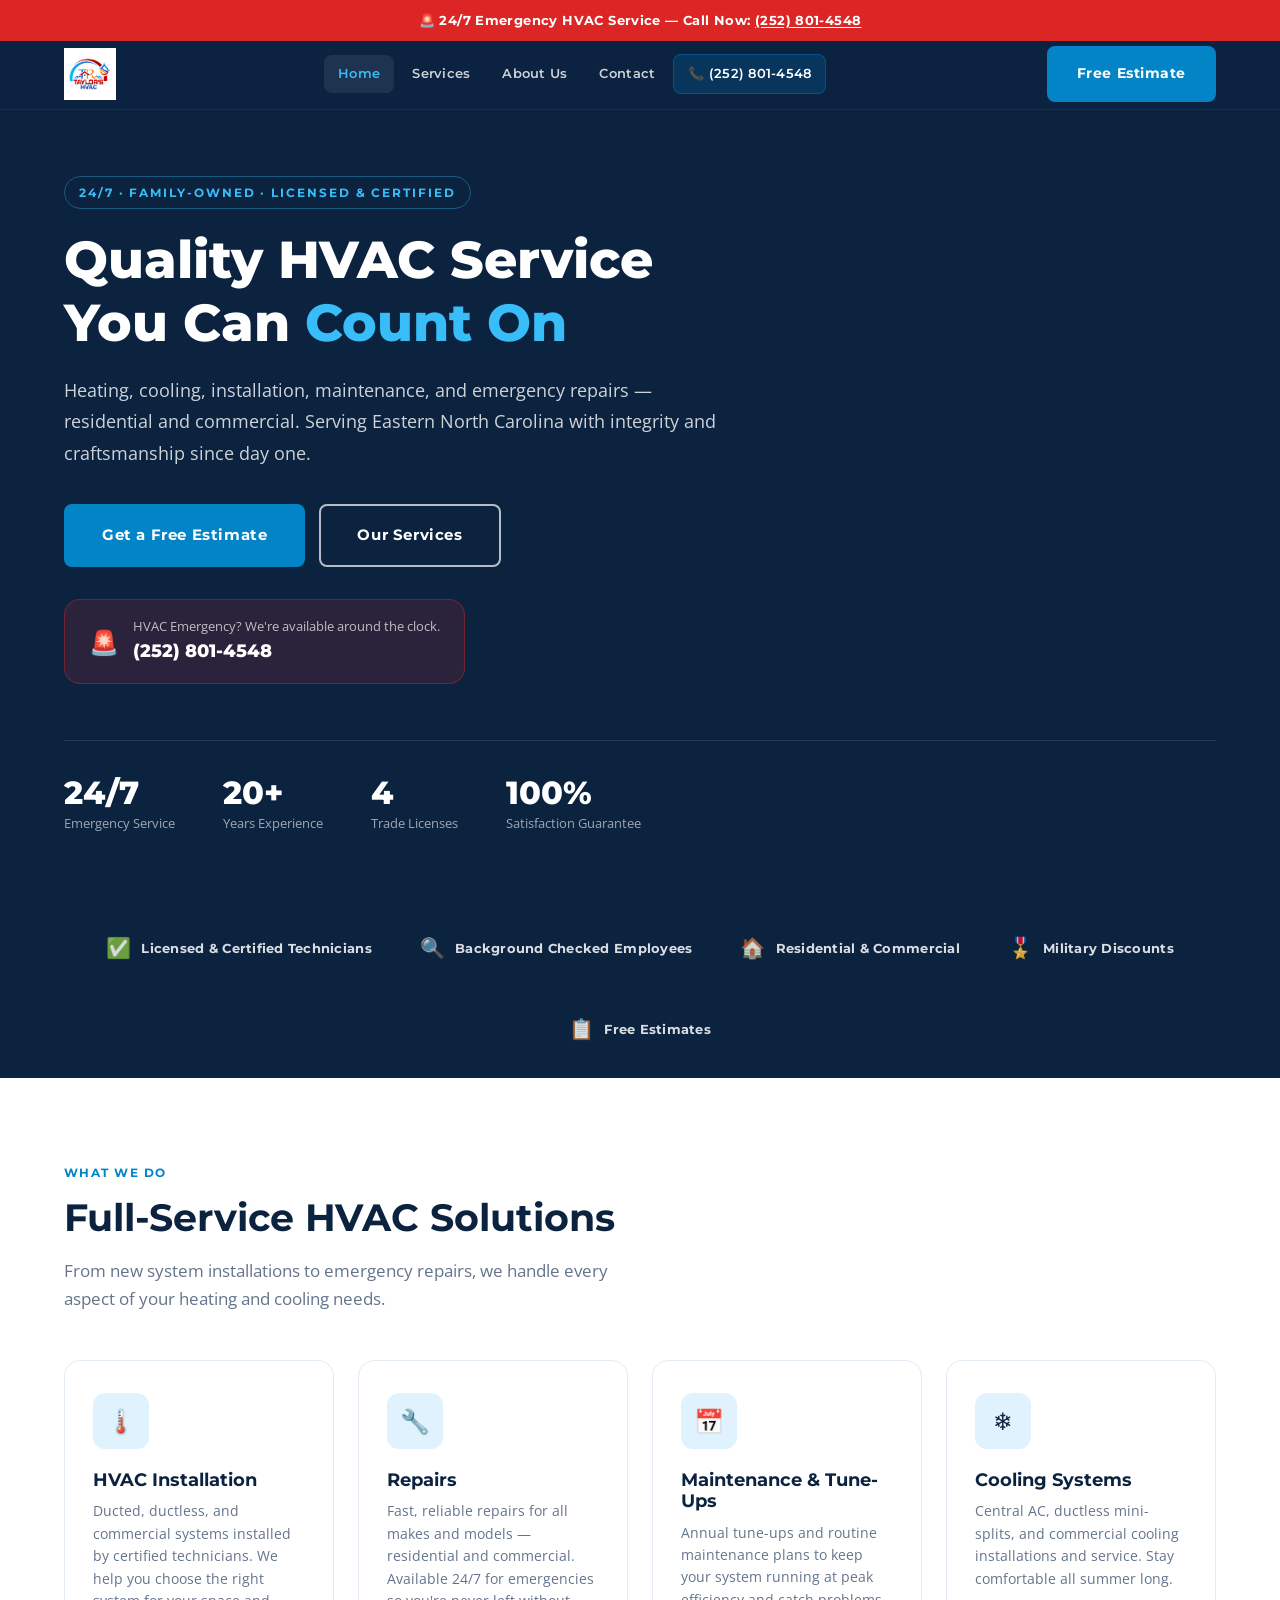
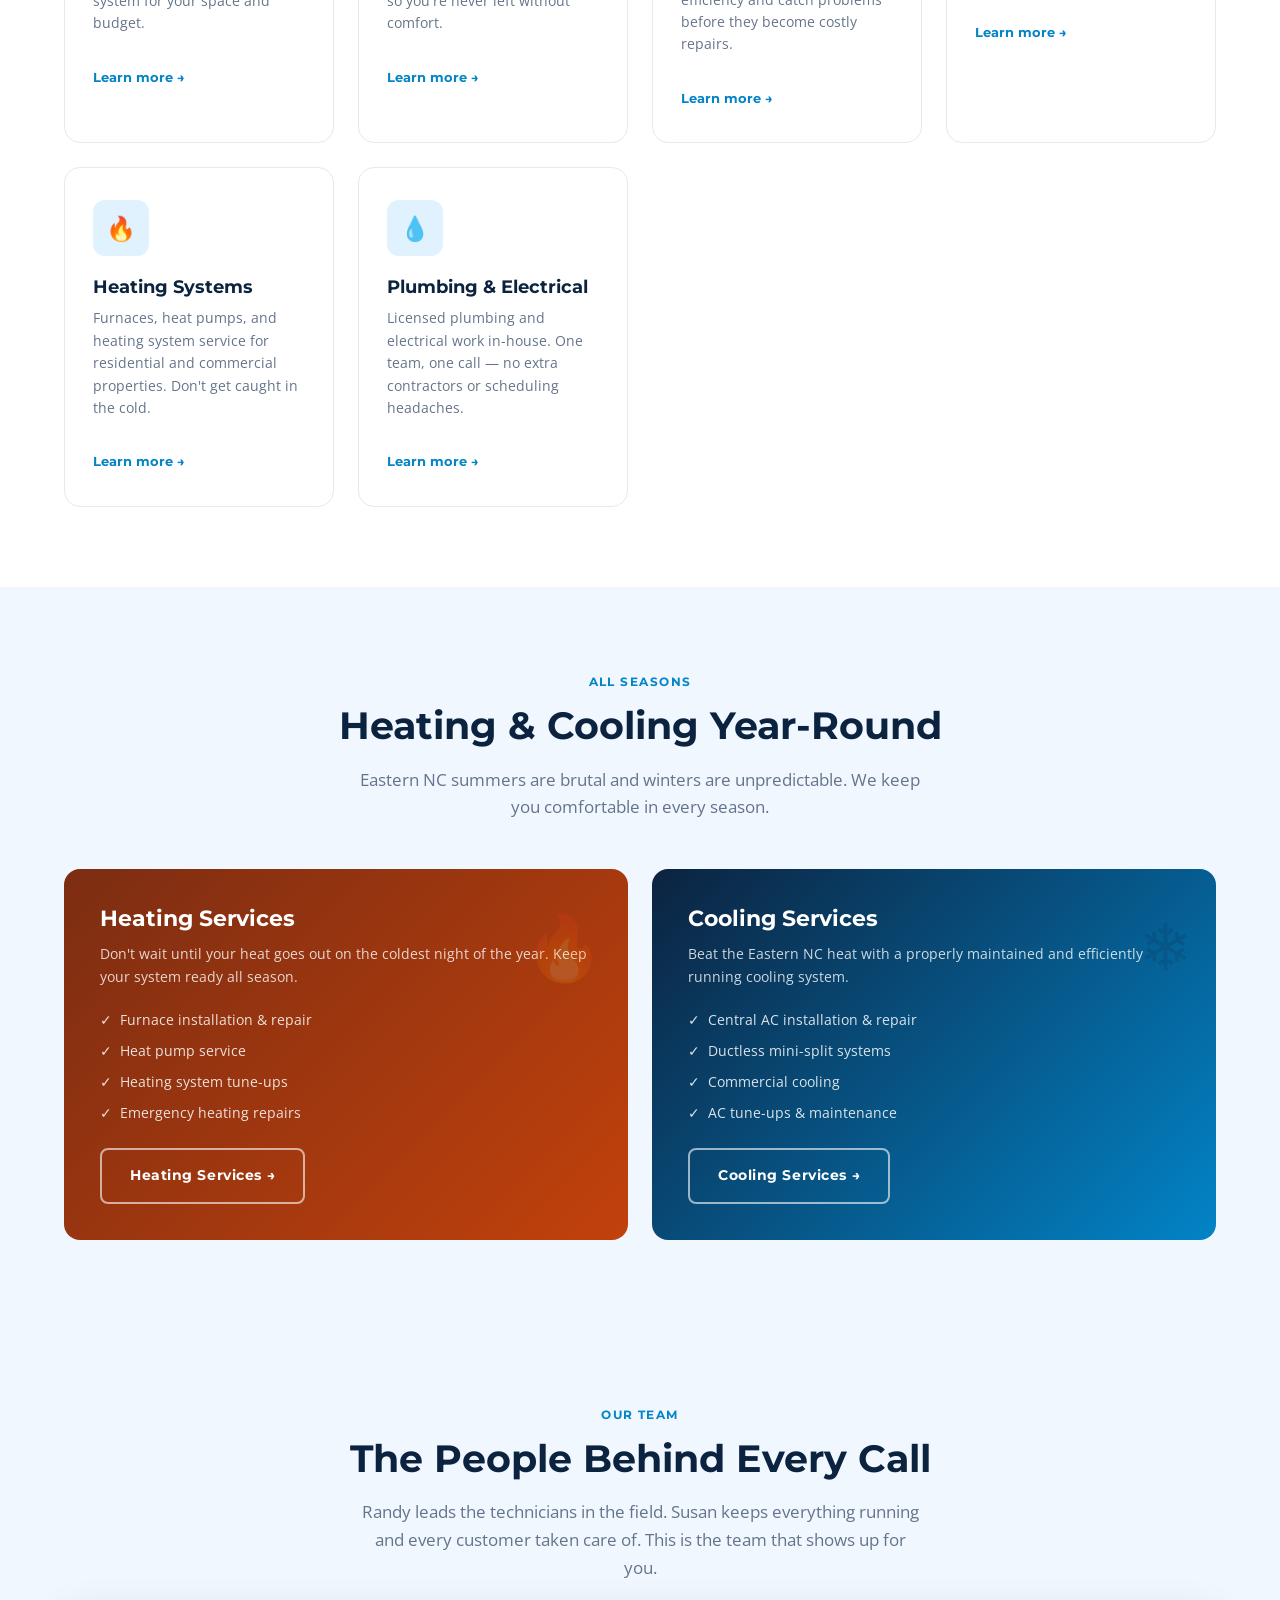
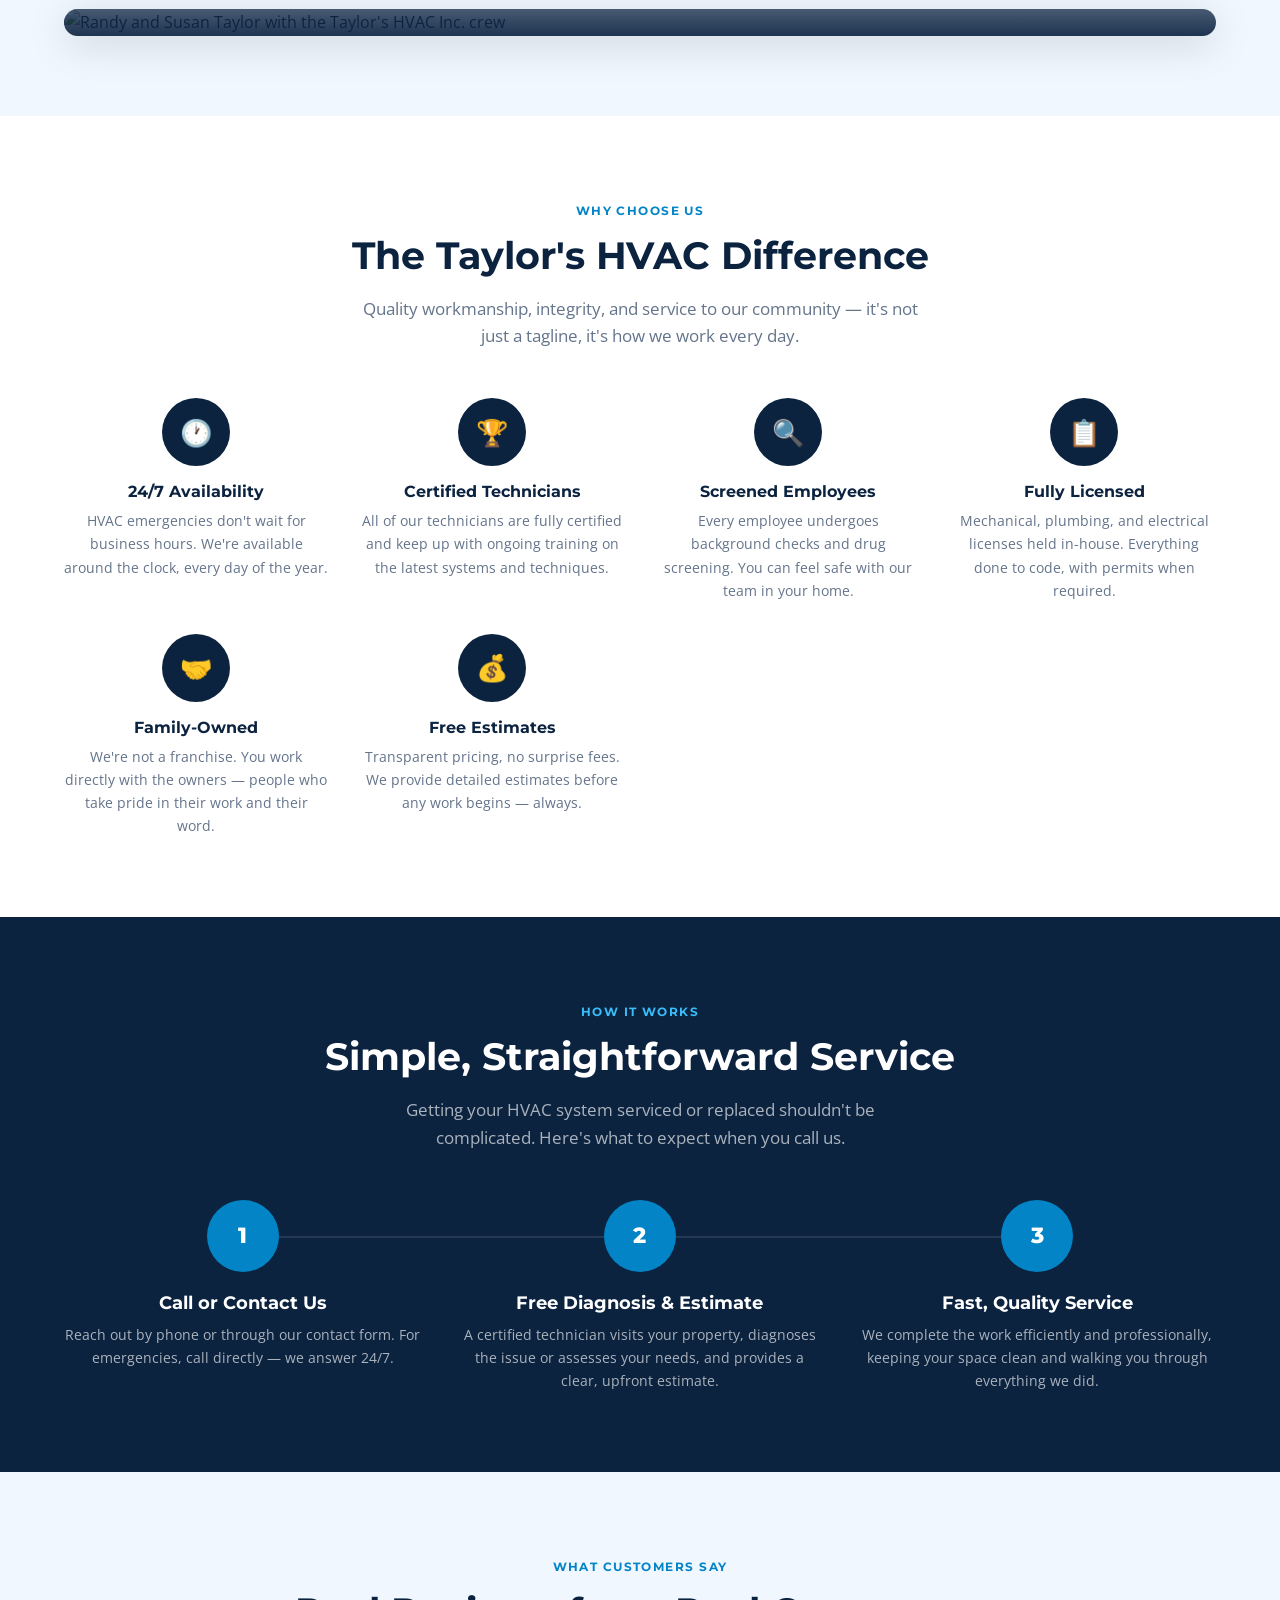
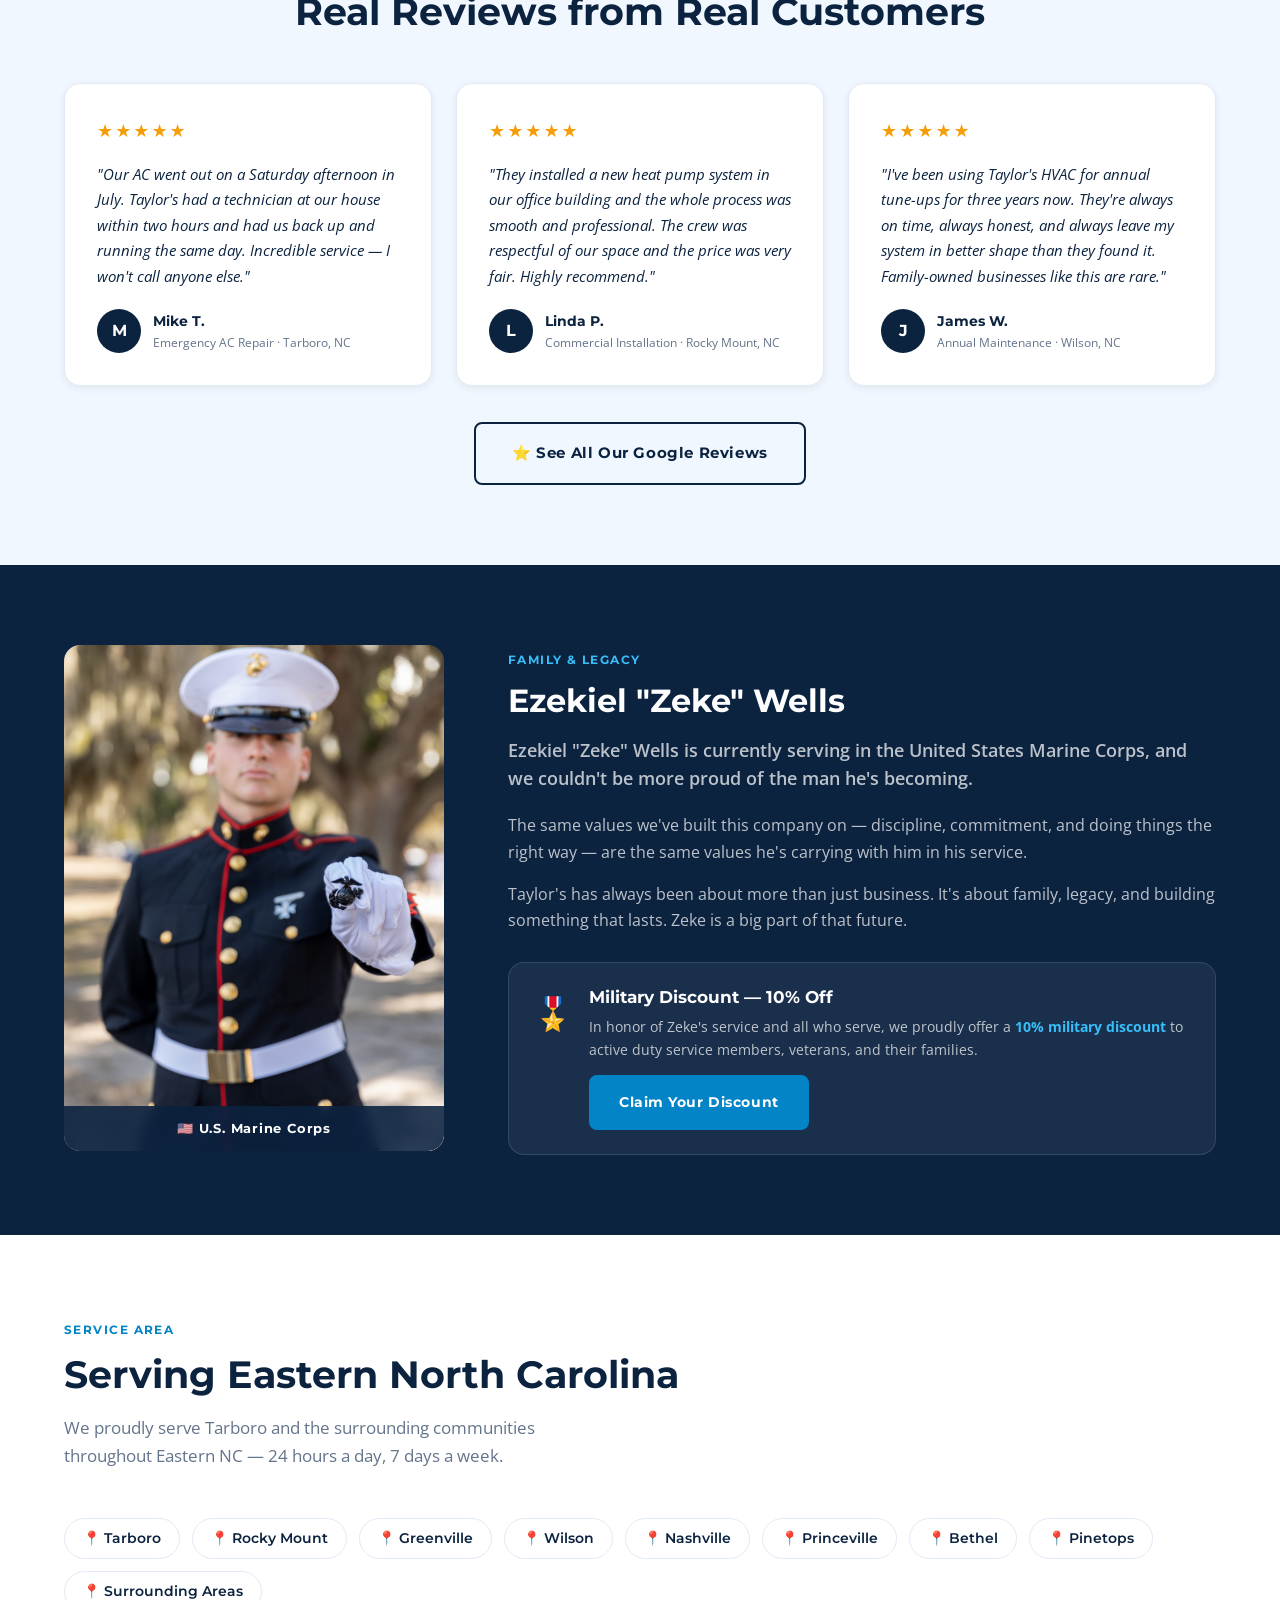
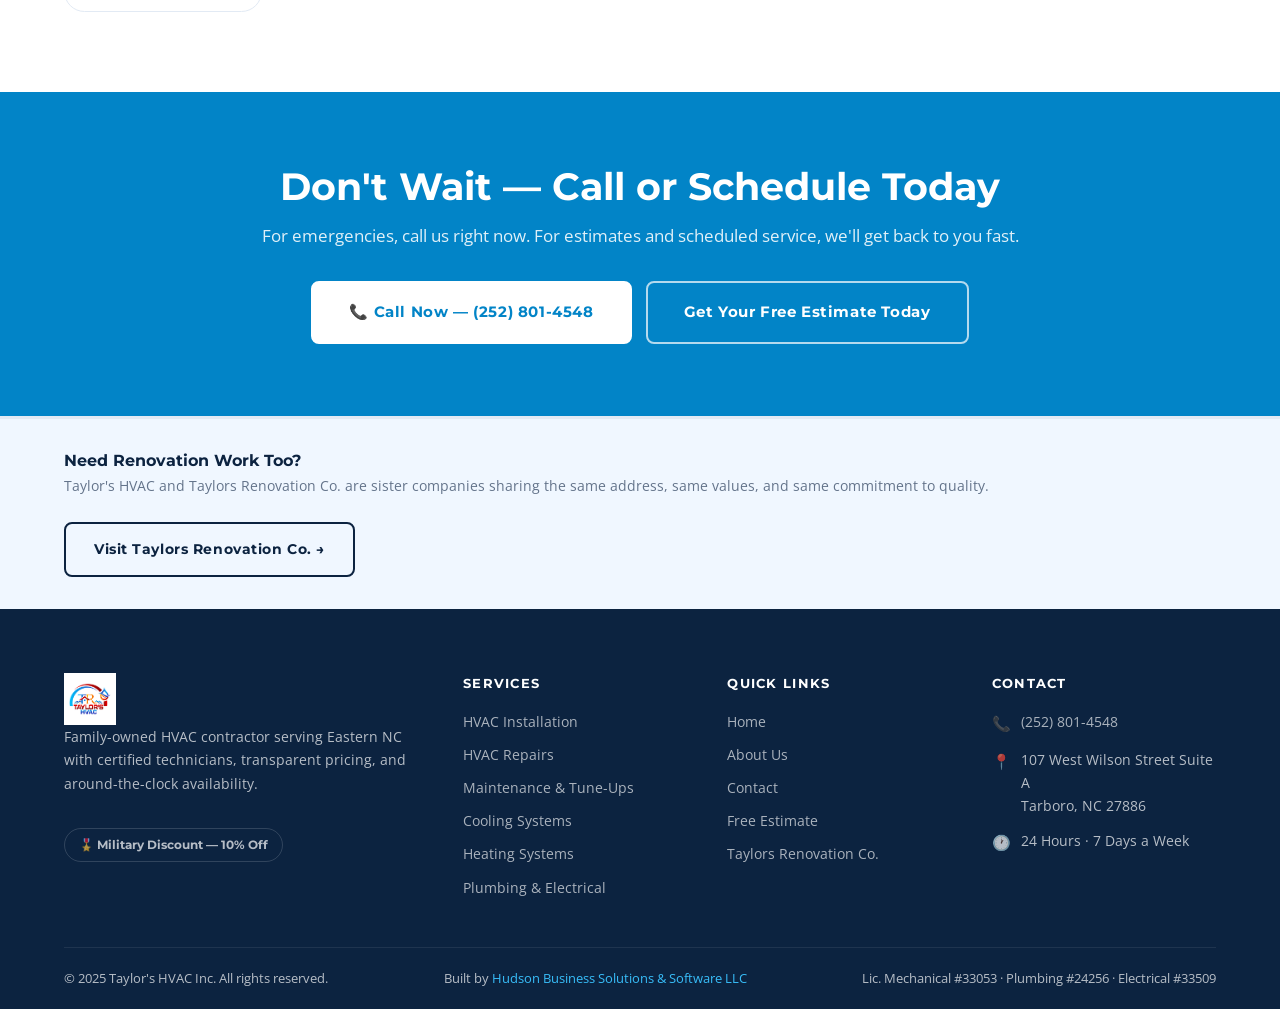
==== index.html @ 87802d54 "Website update0.0.1" ====
<!DOCTYPE html>
<html lang="en">
<head>
  <meta charset="UTF-8" />
  <meta name="viewport" content="width=device-width, initial-scale=1.0" />
  <title>Taylor's HVAC Inc. | Heating &amp; Cooling Services in Tarboro, NC</title>
  <meta name="description" content="Family-owned HVAC contractor serving Tarboro, NC 24/7. Installation, maintenance, and repair for residential and commercial heating and cooling systems. Licensed mechanical, plumbing, and electrical." />
  <link rel="stylesheet" href="css/styles.css" />
</head>
<body>

  <!-- ── Emergency Bar ── -->
  <div class="emergency-bar">
    🚨 24/7 Emergency HVAC Service — Call Now: <a href="tel:2528014548">(252) 801-4548</a>
  </div>

  <!-- ── Header ── -->
  <header class="site-header">
    <div class="container">
      <nav class="nav">
        <a href="index.html" class="nav-logo">
          <img src="images/logo/logo.jpg" alt="Taylor's HVAC Inc." class="nav-logo-img">
        </a>
        <div class="nav-links">
          <a href="index.html">Home</a>
          <a href="services.html">Services</a>
          <a href="about.html">About Us</a>
          <a href="contact.html">Contact</a>
          <a href="tel:2528014548" class="nav-phone">📞 (252) 801-4548</a>
        </div>
        <a href="contact.html" class="btn btn-primary nav-cta">Free Estimate</a>
        <button class="nav-toggle" id="nav-toggle" aria-label="Toggle menu" aria-expanded="false">
          <span></span><span></span><span></span>
        </button>
      </nav>
    </div>
  </header>

  <!-- Mobile Menu -->
  <div class="mobile-menu" id="mobile-menu">
    <a href="index.html">Home</a>
    <a href="services.html">Services</a>
    <a href="about.html">About Us</a>
    <a href="contact.html">Contact</a>
    <a href="tel:2528014548">📞 (252) 801-4548</a>
    <a href="contact.html" class="btn btn-primary">Get a Free Estimate</a>
  </div>

  <!-- ── Hero ── -->
  <section class="hero page-top">
    <div class="hero-bg"></div>
    <div class="hero-overlay"></div>
    <div class="container" style="width:100%;">
      <div class="hero-content">
        <div class="hero-label">24/7 · Family-Owned · Licensed &amp; Certified</div>
        <h1>Quality HVAC Service<br>You Can <span>Count On</span></h1>
        <p class="hero-sub">Heating, cooling, installation, maintenance, and emergency repairs — residential and commercial. Serving Eastern North Carolina with integrity and craftsmanship since day one.</p>
        <div class="hero-actions">
          <a href="contact.html" class="btn btn-primary btn-lg">Get a Free Estimate</a>
          <a href="services.html" class="btn btn-outline btn-lg">Our Services</a>
        </div>
        <div class="hero-emergency">
          <div class="hero-emergency-icon">🚨</div>
          <div>
            <div class="hero-emergency-text">HVAC Emergency? We're available around the clock.</div>
            <div class="hero-emergency-number"><a href="tel:2528014548">(252) 801-4548</a></div>
          </div>
        </div>
      </div>
      <div class="hero-stats">
        <div>
          <div class="hero-stat-value">24/7</div>
          <div class="hero-stat-label">Emergency Service</div>
        </div>
        <div>
          <div class="hero-stat-value">20+</div>
          <div class="hero-stat-label">Years Experience</div>
        </div>
        <div>
          <div class="hero-stat-value">4</div>
          <div class="hero-stat-label">Trade Licenses</div>
        </div>
        <div>
          <div class="hero-stat-value">100%</div>
          <div class="hero-stat-label">Satisfaction Guarantee</div>
        </div>
      </div>
    </div>
  </section>

  <!-- ── Trust Strip ── -->
  <div class="trust-strip">
    <div class="container">
      <div class="trust-items">
        <div class="trust-item"><span class="trust-item-icon">✅</span> Licensed &amp; Certified Technicians</div>
        <div class="trust-item"><span class="trust-item-icon">🔍</span> Background Checked Employees</div>
        <div class="trust-item"><span class="trust-item-icon">🏠</span> Residential &amp; Commercial</div>
        <div class="trust-item"><span class="trust-item-icon">🎖️</span> Military Discounts</div>
        <div class="trust-item"><span class="trust-item-icon">📋</span> Free Estimates</div>
      </div>
    </div>
  </div>

  <!-- ── Services ── -->
  <section class="section">
    <div class="container">
      <div class="section-header">
        <span class="section-label">What We Do</span>
        <h2 class="section-title">Full-Service HVAC Solutions</h2>
        <p class="section-subtitle">From new system installations to emergency repairs, we handle every aspect of your heating and cooling needs.</p>
      </div>
      <div class="services-grid">
        <div class="service-card">
          <div class="service-icon">🌡️</div>
          <h3>HVAC Installation</h3>
          <p>Ducted, ductless, and commercial systems installed by certified technicians. We help you choose the right system for your space and budget.</p>
          <a href="services.html#installation" class="learn-more">Learn more →</a>
        </div>
        <div class="service-card">
          <div class="service-icon">🔧</div>
          <h3>Repairs</h3>
          <p>Fast, reliable repairs for all makes and models — residential and commercial. Available 24/7 for emergencies so you're never left without comfort.</p>
          <a href="services.html#repairs" class="learn-more">Learn more →</a>
        </div>
        <div class="service-card">
          <div class="service-icon">📅</div>
          <h3>Maintenance &amp; Tune-Ups</h3>
          <p>Annual tune-ups and routine maintenance plans to keep your system running at peak efficiency and catch problems before they become costly repairs.</p>
          <a href="services.html#maintenance" class="learn-more">Learn more →</a>
        </div>
        <div class="service-card">
          <div class="service-icon">❄️</div>
          <h3>Cooling Systems</h3>
          <p>Central AC, ductless mini-splits, and commercial cooling installations and service. Stay comfortable all summer long.</p>
          <a href="services.html#cooling" class="learn-more">Learn more →</a>
        </div>
        <div class="service-card">
          <div class="service-icon">🔥</div>
          <h3>Heating Systems</h3>
          <p>Furnaces, heat pumps, and heating system service for residential and commercial properties. Don't get caught in the cold.</p>
          <a href="services.html#heating" class="learn-more">Learn more →</a>
        </div>
        <div class="service-card">
          <div class="service-icon">💧</div>
          <h3>Plumbing &amp; Electrical</h3>
          <p>Licensed plumbing and electrical work in-house. One team, one call — no extra contractors or scheduling headaches.</p>
          <a href="services.html#plumbing" class="learn-more">Learn more →</a>
        </div>
      </div>
    </div>
  </section>

  <!-- ── Seasonal ── -->
  <section class="section alt-bg">
    <div class="container">
      <div class="section-header centered">
        <span class="section-label">All Seasons</span>
        <h2 class="section-title">Heating &amp; Cooling Year-Round</h2>
        <p class="section-subtitle">Eastern NC summers are brutal and winters are unpredictable. We keep you comfortable in every season.</p>
      </div>
      <div class="seasonal-grid">
        <div class="seasonal-card heating">
          <div class="seasonal-icon">🔥</div>
          <h3>Heating Services</h3>
          <p>Don't wait until your heat goes out on the coldest night of the year. Keep your system ready all season.</p>
          <ul class="seasonal-list">
            <li>Furnace installation &amp; repair</li>
            <li>Heat pump service</li>
            <li>Heating system tune-ups</li>
            <li>Emergency heating repairs</li>
          </ul>
          <a href="services.html#heating" class="btn btn-outline">Heating Services →</a>
        </div>
        <div class="seasonal-card cooling">
          <div class="seasonal-icon">❄️</div>
          <h3>Cooling Services</h3>
          <p>Beat the Eastern NC heat with a properly maintained and efficiently running cooling system.</p>
          <ul class="seasonal-list">
            <li>Central AC installation &amp; repair</li>
            <li>Ductless mini-split systems</li>
            <li>Commercial cooling</li>
            <li>AC tune-ups &amp; maintenance</li>
          </ul>
          <a href="services.html#cooling" class="btn btn-outline">Cooling Services →</a>
        </div>
      </div>
    </div>
  </section>

  <!-- ── Team Showcase ── -->
  <section class="section alt-bg">
    <div class="container">
      <div class="team-section-header section-header centered">
        <span class="section-label">Our Team</span>
        <h2 class="section-title">The People Behind Every Call</h2>
        <p class="section-subtitle">Randy leads the technicians in the field. Susan keeps everything running and every customer taken care of. This is the team that shows up for you.</p>
      </div>
      <div class="team-showcase">
        <img src="images/hero/team-hero.jpg" alt="Randy and Susan Taylor with the Taylor's HVAC Inc. crew">
        <div class="team-showcase-caption">
          <h3>Randy &amp; Susan Taylor — and the whole crew</h3>
          <p>Family-owned. Fully licensed. Available 24/7 for your heating and cooling needs.</p>
        </div>
      </div>
    </div>
  </section>

  <!-- ── Why Choose Us ── -->
  <section class="section">
    <div class="container">
      <div class="section-header centered">
        <span class="section-label">Why Choose Us</span>
        <h2 class="section-title">The Taylor's HVAC Difference</h2>
        <p class="section-subtitle">Quality workmanship, integrity, and service to our community — it's not just a tagline, it's how we work every day.</p>
      </div>
      <div class="why-grid">
        <div class="why-item">
          <div class="why-icon">🕐</div>
          <h4>24/7 Availability</h4>
          <p>HVAC emergencies don't wait for business hours. We're available around the clock, every day of the year.</p>
        </div>
        <div class="why-item">
          <div class="why-icon">🏆</div>
          <h4>Certified Technicians</h4>
          <p>All of our technicians are fully certified and keep up with ongoing training on the latest systems and techniques.</p>
        </div>
        <div class="why-item">
          <div class="why-icon">🔍</div>
          <h4>Screened Employees</h4>
          <p>Every employee undergoes background checks and drug screening. You can feel safe with our team in your home.</p>
        </div>
        <div class="why-item">
          <div class="why-icon">📋</div>
          <h4>Fully Licensed</h4>
          <p>Mechanical, plumbing, and electrical licenses held in-house. Everything done to code, with permits when required.</p>
        </div>
        <div class="why-item">
          <div class="why-icon">🤝</div>
          <h4>Family-Owned</h4>
          <p>We're not a franchise. You work directly with the owners — people who take pride in their work and their word.</p>
        </div>
        <div class="why-item">
          <div class="why-icon">💰</div>
          <h4>Free Estimates</h4>
          <p>Transparent pricing, no surprise fees. We provide detailed estimates before any work begins — always.</p>
        </div>
      </div>
    </div>
  </section>

  <!-- ── Process ── -->
  <section class="section process-section">
    <div class="container">
      <div class="section-header centered">
        <span class="section-label">How It Works</span>
        <h2 class="section-title" style="color:#fff;">Simple, Straightforward Service</h2>
        <p class="section-subtitle">Getting your HVAC system serviced or replaced shouldn't be complicated. Here's what to expect when you call us.</p>
      </div>
      <div class="process-steps">
        <div class="process-step">
          <div class="process-num">1</div>
          <h3>Call or Contact Us</h3>
          <p>Reach out by phone or through our contact form. For emergencies, call directly — we answer 24/7.</p>
        </div>
        <div class="process-step">
          <div class="process-num">2</div>
          <h3>Free Diagnosis &amp; Estimate</h3>
          <p>A certified technician visits your property, diagnoses the issue or assesses your needs, and provides a clear, upfront estimate.</p>
        </div>
        <div class="process-step">
          <div class="process-num">3</div>
          <h3>Fast, Quality Service</h3>
          <p>We complete the work efficiently and professionally, keeping your space clean and walking you through everything we did.</p>
        </div>
      </div>
    </div>
  </section>

  <!-- ── Testimonials ── -->
  <section class="section testimonials-section">
    <div class="container">
      <div class="section-header centered">
        <span class="section-label">What Customers Say</span>
        <h2 class="section-title">Real Reviews from Real Customers</h2>
      </div>
      <div class="testimonial-grid">
        <div class="testimonial-card">
          <div class="testimonial-stars">★★★★★</div>
          <p class="testimonial-text">"Our AC went out on a Saturday afternoon in July. Taylor's had a technician at our house within two hours and had us back up and running the same day. Incredible service — I won't call anyone else."</p>
          <div class="testimonial-author">
            <div class="testimonial-avatar">M</div>
            <div>
              <div class="testimonial-name">Mike T.</div>
              <div class="testimonial-meta">Emergency AC Repair · Tarboro, NC</div>
            </div>
          </div>
        </div>
        <div class="testimonial-card">
          <div class="testimonial-stars">★★★★★</div>
          <p class="testimonial-text">"They installed a new heat pump system in our office building and the whole process was smooth and professional. The crew was respectful of our space and the price was very fair. Highly recommend."</p>
          <div class="testimonial-author">
            <div class="testimonial-avatar">L</div>
            <div>
              <div class="testimonial-name">Linda P.</div>
              <div class="testimonial-meta">Commercial Installation · Rocky Mount, NC</div>
            </div>
          </div>
        </div>
        <div class="testimonial-card">
          <div class="testimonial-stars">★★★★★</div>
          <p class="testimonial-text">"I've been using Taylor's HVAC for annual tune-ups for three years now. They're always on time, always honest, and always leave my system in better shape than they found it. Family-owned businesses like this are rare."</p>
          <div class="testimonial-author">
            <div class="testimonial-avatar">J</div>
            <div>
              <div class="testimonial-name">James W.</div>
              <div class="testimonial-meta">Annual Maintenance · Wilson, NC</div>
            </div>
          </div>
        </div>
      </div>
      <div style="text-align:center; margin-top:36px;">
        <a href="https://www.google.com/search?q=Taylor%27s+HVAC+Inc+Tarboro+NC+reviews" target="_blank" rel="noopener" class="btn btn-outline-dark btn-lg">
          ⭐ See All Our Google Reviews
        </a>
      </div>
    </div>
  </section>

  <!-- ── Zeke's Section ── -->
  <section class="section zeke-section">
    <div class="container">
      <div class="zeke-layout">
        <div class="zeke-img-wrap">
          <img src="images/team/zeke.jpg" alt="Ezekiel 'Zeke' Wells — United States Marine Corps" onerror="this.parentElement.innerHTML='<div class=\'gallery-placeholder zeke-placeholder\'><div class=\'gallery-placeholder-icon\'>🎖️</div><span>Photo coming soon</span></div>'">
          <div class="zeke-img-badge">🇺🇸 U.S. Marine Corps</div>
        </div>
        <div class="zeke-body">
          <span class="section-label">Family &amp; Legacy</span>
          <h2>Ezekiel "Zeke" Wells</h2>
          <p class="zeke-lead">Ezekiel "Zeke" Wells is currently serving in the United States Marine Corps, and we couldn't be more proud of the man he's becoming.</p>
          <p>The same values we've built this company on — discipline, commitment, and doing things the right way — are the same values he's carrying with him in his service.</p>
          <p>Taylor's has always been about more than just business. It's about family, legacy, and building something that lasts. Zeke is a big part of that future.</p>
          <div class="military-discount-card">
            <div class="military-discount-icon">🎖️</div>
            <div>
              <h4>Military Discount — 10% Off</h4>
              <p>In honor of Zeke's service and all who serve, we proudly offer a <strong>10% military discount</strong> to active duty service members, veterans, and their families.</p>
              <a href="contact.html" class="btn btn-primary" style="margin-top:14px;">Claim Your Discount</a>
            </div>
          </div>
        </div>
      </div>
    </div>
  </section>

  <!-- ── Areas ── -->
  <section class="section">
    <div class="container">
      <div class="section-header">
        <span class="section-label">Service Area</span>
        <h2 class="section-title">Serving Eastern North Carolina</h2>
        <p class="section-subtitle">We proudly serve Tarboro and the surrounding communities throughout Eastern NC — 24 hours a day, 7 days a week.</p>
      </div>
      <div class="areas-grid">
        <span class="area-tag">📍 Tarboro</span>
        <span class="area-tag">📍 Rocky Mount</span>
        <span class="area-tag">📍 Greenville</span>
        <span class="area-tag">📍 Wilson</span>
        <span class="area-tag">📍 Nashville</span>
        <span class="area-tag">📍 Princeville</span>
        <span class="area-tag">📍 Bethel</span>
        <span class="area-tag">📍 Pinetops</span>
        <span class="area-tag">📍 Surrounding Areas</span>
      </div>
    </div>
  </section>

  <!-- ── CTA ── -->
  <section class="cta-banner">
    <div class="container">
      <h2>Don't Wait — Call or Schedule Today</h2>
      <p>For emergencies, call us right now. For estimates and scheduled service, we'll get back to you fast.</p>
      <div class="cta-actions">
        <a href="tel:2528014548" class="btn btn-white btn-lg">📞 Call Now — (252) 801-4548</a>
        <a href="contact.html" class="btn btn-outline btn-lg">Get Your Free Estimate Today</a>
      </div>
    </div>
  </section>

  <!-- ── Sister Company ── -->
  <div class="sister-banner">
    <div class="container">
      <div class="sister-inner">
        <div class="sister-text">
          <h4>Need Renovation Work Too?</h4>
          <p>Taylor's HVAC and Taylors Renovation Co. are sister companies sharing the same address, same values, and same commitment to quality.</p>
        </div>
        <a href="https://www.taylorsrenovationco.com" target="_blank" rel="noopener" class="btn btn-outline-dark">Visit Taylors Renovation Co. →</a>
      </div>
    </div>
  </div>

  <!-- ── Footer ── -->
  <footer class="site-footer">
    <div class="container">
      <div class="footer-grid">
        <div class="footer-brand">
          <img src="images/logo/logo.jpg" alt="Taylor's HVAC Inc." class="nav-logo-img">
          <p>Family-owned HVAC contractor serving Eastern NC with certified technicians, transparent pricing, and around-the-clock availability.</p>
          <div class="military-badge">🎖️ Military Discount — 10% Off</div>
        </div>
        <div>
          <div class="footer-heading">Services</div>
          <div class="footer-links">
            <a href="services.html#installation">HVAC Installation</a>
            <a href="services.html#repairs">HVAC Repairs</a>
            <a href="services.html#maintenance">Maintenance &amp; Tune-Ups</a>
            <a href="services.html#cooling">Cooling Systems</a>
            <a href="services.html#heating">Heating Systems</a>
            <a href="services.html#plumbing">Plumbing &amp; Electrical</a>
          </div>
        </div>
        <div>
          <div class="footer-heading">Quick Links</div>
          <div class="footer-links">
            <a href="index.html">Home</a>
            <a href="about.html">About Us</a>
            <a href="contact.html">Contact</a>
            <a href="contact.html">Free Estimate</a>
            <a href="https://www.taylorsrenovationco.com" target="_blank" rel="noopener">Taylors Renovation Co.</a>
          </div>
        </div>
        <div>
          <div class="footer-heading">Contact</div>
          <div class="footer-contact">
            <div class="footer-contact-item">
              <span class="footer-contact-icon">📞</span>
              <a href="tel:2528014548" style="color:rgba(255,255,255,0.65);">(252) 801-4548</a>
            </div>
            <div class="footer-contact-item">
              <span class="footer-contact-icon">📍</span>
              <span>107 West Wilson Street Suite A<br>Tarboro, NC 27886</span>
            </div>
            <div class="footer-contact-item">
              <span class="footer-contact-icon">🕐</span>
              <span>24 Hours · 7 Days a Week</span>
            </div>
          </div>
        </div>
      </div>
      <div class="footer-bottom">
        <span>&copy; 2025 Taylor's HVAC Inc. All rights reserved.</span>
        <span>Built by <a href="https://hudson-business-solutions.com" target="_blank" rel="noopener">Hudson Business Solutions &amp; Software LLC</a></span>
        <span>Lic. Mechanical #33053 · Plumbing #24256 · Electrical #33509</span>
      </div>
    </div>
  </footer>

  <script src="js/main.js"></script>
</body>
</html>
---- css/styles.css ----
/* ============================================================
   Taylor's HVAC Inc. — Main Stylesheet
   ============================================================ */

@import url('https://fonts.googleapis.com/css2?family=Montserrat:wght@400;600;700;800&family=Open+Sans:wght@400;500;600&display=swap');

/* ── Variables ── */
:root {
  --primary:       #0C2340;
  --primary-light: #143258;
  --accent:        #0284C7;
  --accent-hover:  #0369A1;
  --accent-light:  #E0F2FE;
  --light:         #F0F7FF;
  --white:         #FFFFFF;
  --text:          #0C2340;
  --text-muted:    #64748B;
  --border:        #E2EAF4;
  --shadow-sm:     0 2px 8px rgba(0,0,0,0.07);
  --shadow:        0 4px 24px rgba(0,0,0,0.11);
  --shadow-lg:     0 8px 40px rgba(0,0,0,0.15);
  --radius:        8px;
  --radius-lg:     16px;
  --transition:    0.22s ease;
  --max-width:     1200px;
  --nav-height:    72px;
}

/* ── Reset ── */
*, *::before, *::after { box-sizing: border-box; margin: 0; padding: 0; }
html { scroll-behavior: smooth; }
body {
  font-family: 'Open Sans', system-ui, sans-serif;
  color: var(--text);
  background: var(--white);
  line-height: 1.65;
  font-size: 16px;
  -webkit-font-smoothing: antialiased;
}
img { max-width: 100%; height: auto; display: block; }
a { text-decoration: none; color: inherit; }
ul { list-style: none; }

/* ── Typography ── */
h1, h2, h3, h4, h5 {
  font-family: 'Montserrat', system-ui, sans-serif;
  font-weight: 700;
  line-height: 1.2;
  color: var(--primary);
}
h1 { font-size: clamp(2rem, 5vw, 3.25rem); }
h2 { font-size: clamp(1.6rem, 3.5vw, 2.4rem); }
h3 { font-size: clamp(1.2rem, 2.5vw, 1.5rem); }
h4 { font-size: 1.1rem; }
p { margin-bottom: 1rem; }
p:last-child { margin-bottom: 0; }

/* ── Layout ── */
.container {
  width: 100%;
  max-width: var(--max-width);
  margin: 0 auto;
  padding: 0 24px;
}
.section { padding: 80px 0; }
.section-sm { padding: 48px 0; }
.section-label {
  display: inline-block;
  font-family: 'Montserrat', sans-serif;
  font-size: 12px;
  font-weight: 700;
  letter-spacing: 0.12em;
  text-transform: uppercase;
  color: var(--accent);
  margin-bottom: 12px;
}
.section-title { margin-bottom: 16px; }
.section-subtitle {
  font-size: 1.05rem;
  color: var(--text-muted);
  max-width: 560px;
  margin-bottom: 48px;
}
.section-header { margin-bottom: 48px; }
.section-header.centered { text-align: center; }
.section-header.centered .section-subtitle { margin-left: auto; margin-right: auto; }

/* ── Buttons ── */
.btn {
  display: inline-flex;
  align-items: center;
  gap: 8px;
  padding: 14px 28px;
  border-radius: var(--radius);
  font-family: 'Montserrat', sans-serif;
  font-weight: 700;
  font-size: 14px;
  letter-spacing: 0.04em;
  cursor: pointer;
  transition: background var(--transition), color var(--transition), transform var(--transition), box-shadow var(--transition);
  border: 2px solid transparent;
  white-space: nowrap;
}
.btn:hover { transform: translateY(-1px); }
.btn-primary {
  background: var(--accent);
  color: var(--white);
  border-color: var(--accent);
}
.btn-primary:hover { background: var(--accent-hover); border-color: var(--accent-hover); box-shadow: 0 4px 16px rgba(2,132,199,0.35); }
.btn-outline {
  background: transparent;
  color: var(--white);
  border-color: rgba(255,255,255,0.7);
}
.btn-outline:hover { background: var(--white); color: var(--primary); border-color: var(--white); }
.btn-outline-dark {
  background: transparent;
  color: var(--primary);
  border-color: var(--primary);
}
.btn-outline-dark:hover { background: var(--primary); color: var(--white); }
.btn-emergency {
  background: #DC2626;
  color: var(--white);
  border-color: #DC2626;
}
.btn-emergency:hover { background: #B91C1C; border-color: #B91C1C; box-shadow: 0 4px 16px rgba(220,38,38,0.35); }
.btn-lg { padding: 17px 36px; font-size: 15px; }

/* ── Emergency Bar ── */
.emergency-bar {
  background: #DC2626;
  color: var(--white);
  text-align: center;
  padding: 10px 24px;
  font-family: 'Montserrat', sans-serif;
  font-size: 13px;
  font-weight: 700;
  letter-spacing: 0.03em;
  position: fixed;
  top: 0;
  left: 0;
  right: 0;
  z-index: 1100;
}
.emergency-bar a {
  color: var(--white);
  text-decoration: underline;
  text-underline-offset: 2px;
}
:root { --emergency-bar-height: 38px; }

/* ── Header / Nav ── */
.site-header {
  position: fixed;
  top: var(--emergency-bar-height);
  left: 0; right: 0;
  z-index: 1000;
  height: var(--nav-height);
  background: rgba(12, 35, 64, 0.97);
  backdrop-filter: blur(10px);
  -webkit-backdrop-filter: blur(10px);
  border-bottom: 1px solid rgba(255,255,255,0.06);
  transition: box-shadow var(--transition);
}
.site-header.scrolled { box-shadow: var(--shadow); }
.nav {
  display: flex;
  align-items: center;
  justify-content: space-between;
  height: var(--nav-height);
}
.nav-logo {
  display: flex;
  flex-direction: column;
  line-height: 1.1;
}
.nav-logo-main {
  font-family: 'Montserrat', sans-serif;
  font-weight: 800;
  font-size: 18px;
  color: var(--white);
  letter-spacing: 0.02em;
}
.nav-logo-sub {
  font-family: 'Montserrat', sans-serif;
  font-weight: 600;
  font-size: 10px;
  letter-spacing: 0.18em;
  text-transform: uppercase;
  color: var(--accent);
}
.nav-logo img,
.nav-logo-img {
  height: 52px;
  width: auto;
  display: block;
}
.nav-links {
  display: flex;
  align-items: center;
  gap: 4px;
}
.nav-links a {
  padding: 8px 14px;
  font-family: 'Montserrat', sans-serif;
  font-size: 13px;
  font-weight: 600;
  color: rgba(255,255,255,0.8);
  border-radius: var(--radius);
  transition: color var(--transition), background var(--transition);
  letter-spacing: 0.02em;
}
.nav-links a:hover, .nav-links a.active { color: var(--white); background: rgba(255,255,255,0.08); }
.nav-links a.active { color: #38BDF8; }
.nav-cta { margin-left: 12px; }
.nav-phone {
  font-family: 'Montserrat', sans-serif;
  font-weight: 700;
  font-size: 14px;
  color: var(--white) !important;
  background: rgba(2,132,199,0.2) !important;
  border: 1px solid rgba(2,132,199,0.4);
  border-radius: var(--radius);
  padding: 8px 14px !important;
}
.nav-phone:hover { background: var(--accent) !important; border-color: var(--accent); }
.nav-toggle {
  display: none;
  flex-direction: column;
  gap: 5px;
  background: none;
  border: none;
  cursor: pointer;
  padding: 6px;
}
.nav-toggle span {
  display: block;
  width: 24px;
  height: 2px;
  background: var(--white);
  border-radius: 2px;
  transition: transform var(--transition), opacity var(--transition);
}
.nav-toggle.open span:nth-child(1) { transform: translateY(7px) rotate(45deg); }
.nav-toggle.open span:nth-child(2) { opacity: 0; }
.nav-toggle.open span:nth-child(3) { transform: translateY(-7px) rotate(-45deg); }
.mobile-menu {
  display: none;
  position: fixed;
  top: calc(var(--emergency-bar-height) + var(--nav-height));
  left: 0; right: 0;
  background: var(--primary);
  padding: 16px 24px 24px;
  border-bottom: 1px solid rgba(255,255,255,0.08);
  z-index: 999;
}
.mobile-menu.open { display: block; }
.mobile-menu a {
  display: block;
  padding: 13px 0;
  font-family: 'Montserrat', sans-serif;
  font-weight: 600;
  font-size: 15px;
  color: rgba(255,255,255,0.85);
  border-bottom: 1px solid rgba(255,255,255,0.07);
  transition: color var(--transition);
}
.mobile-menu a:last-child { border-bottom: none; }
.mobile-menu a:hover { color: #38BDF8; }
.mobile-menu .btn { margin-top: 16px; width: 100%; justify-content: center; }

/* ── Page Top Spacer ── */
.page-top { padding-top: calc(var(--emergency-bar-height) + var(--nav-height)); }

/* ── Hero ── */
.hero {
  position: relative;
  min-height: 100vh;
  display: flex;
  align-items: center;
  background: var(--primary);
  overflow: hidden;
}
.hero-bg {
  position: absolute;
  inset: 0;
  background-image: url('../images/hero/hero-bg.jpg');
  background-size: cover;
  background-position: center;
  opacity: 0.25;
}
.hero-overlay {
  position: absolute;
  inset: 0;
  background: linear-gradient(135deg, rgba(12,35,64,0.92) 0%, rgba(12,35,64,0.6) 100%);
}
.hero-content {
  position: relative;
  z-index: 1;
  max-width: 680px;
}
.hero-label {
  display: inline-block;
  font-family: 'Montserrat', sans-serif;
  font-size: 12px;
  font-weight: 700;
  letter-spacing: 0.16em;
  text-transform: uppercase;
  color: #38BDF8;
  margin-bottom: 20px;
  padding: 6px 14px;
  border: 1px solid rgba(56,189,248,0.35);
  border-radius: 100px;
}
.hero h1 { color: var(--white); margin-bottom: 20px; font-weight: 800; }
.hero h1 span { color: #38BDF8; }
.hero-sub {
  font-size: 1.15rem;
  color: rgba(255,255,255,0.8);
  margin-bottom: 36px;
  line-height: 1.7;
}
.hero-actions { display: flex; gap: 14px; flex-wrap: wrap; }
.hero-emergency {
  position: relative;
  z-index: 1;
  display: inline-flex;
  align-items: center;
  gap: 14px;
  margin-top: 32px;
  padding: 16px 24px;
  background: rgba(220,38,38,0.15);
  border: 1px solid rgba(220,38,38,0.4);
  border-radius: var(--radius-lg);
}
.hero-emergency-icon { font-size: 24px; }
.hero-emergency-text { font-size: 13px; color: rgba(255,255,255,0.7); }
.hero-emergency-number {
  font-family: 'Montserrat', sans-serif;
  font-size: 18px;
  font-weight: 800;
  color: var(--white);
}
.hero-emergency-number a { color: inherit; }
.hero-stats {
  position: relative;
  z-index: 1;
  display: flex;
  gap: 48px;
  margin-top: 56px;
  padding-top: 36px;
  border-top: 1px solid rgba(255,255,255,0.1);
}
.hero-stat-value {
  font-family: 'Montserrat', sans-serif;
  font-size: 2rem;
  font-weight: 800;
  color: var(--white);
  line-height: 1;
}
.hero-stat-label { font-size: 13px; color: rgba(255,255,255,0.6); margin-top: 4px; }

/* ── Services Cards ── */
.services-grid { display: grid; grid-template-columns: repeat(auto-fill, minmax(260px, 1fr)); gap: 24px; }
.service-card {
  background: var(--white);
  border: 1px solid var(--border);
  border-radius: var(--radius-lg);
  padding: 32px 28px;
  transition: transform var(--transition), box-shadow var(--transition), border-color var(--transition);
}
.service-card:hover { transform: translateY(-4px); box-shadow: var(--shadow); border-color: var(--accent); }
.service-icon {
  width: 56px;
  height: 56px;
  border-radius: 12px;
  background: var(--accent-light);
  display: flex;
  align-items: center;
  justify-content: center;
  font-size: 24px;
  margin-bottom: 20px;
}
.service-card h3 { font-size: 1.1rem; margin-bottom: 10px; }
.service-card p { font-size: 14px; color: var(--text-muted); line-height: 1.6; }
.service-card .learn-more {
  display: inline-flex;
  align-items: center;
  gap: 6px;
  margin-top: 16px;
  font-family: 'Montserrat', sans-serif;
  font-size: 13px;
  font-weight: 700;
  color: var(--accent);
  transition: gap var(--transition);
}
.service-card:hover .learn-more { gap: 10px; }

/* ── Why Choose Us ── */
.why-grid { display: grid; grid-template-columns: repeat(auto-fill, minmax(220px, 1fr)); gap: 32px; }
.why-item { text-align: center; }
.why-icon {
  width: 68px;
  height: 68px;
  border-radius: 50%;
  background: var(--primary);
  display: flex;
  align-items: center;
  justify-content: center;
  font-size: 26px;
  margin: 0 auto 16px;
}
.why-item h4 { font-size: 1rem; margin-bottom: 8px; }
.why-item p { font-size: 14px; color: var(--text-muted); }

/* ── Trust Badges ── */
.trust-strip {
  background: var(--primary);
  padding: 32px 0;
}
.trust-items {
  display: flex;
  justify-content: center;
  align-items: center;
  gap: 48px;
  flex-wrap: wrap;
}
.trust-item {
  display: flex;
  align-items: center;
  gap: 10px;
  color: rgba(255,255,255,0.85);
  font-family: 'Montserrat', sans-serif;
  font-size: 13px;
  font-weight: 700;
  letter-spacing: 0.02em;
}
.trust-item-icon { font-size: 20px; }

/* ── Seasonal Services ── */
.seasonal-grid { display: grid; grid-template-columns: 1fr 1fr; gap: 24px; }
.seasonal-card {
  border-radius: var(--radius-lg);
  padding: 36px;
  position: relative;
  overflow: hidden;
}
.seasonal-card.heating { background: linear-gradient(135deg, #7C2D12, #C2410C); }
.seasonal-card.cooling { background: linear-gradient(135deg, #0C2340, #0284C7); }
.seasonal-card h3 { color: var(--white); font-size: 1.4rem; margin-bottom: 10px; }
.seasonal-card p { color: rgba(255,255,255,0.8); font-size: 14px; margin-bottom: 20px; }
.seasonal-list { display: grid; gap: 8px; margin-bottom: 24px; }
.seasonal-list li {
  color: rgba(255,255,255,0.85);
  font-size: 14px;
  display: flex;
  align-items: center;
  gap: 8px;
}
.seasonal-list li::before { content: '✓'; font-weight: 700; flex-shrink: 0; }
.seasonal-card .btn-outline { border-color: rgba(255,255,255,0.6); color: var(--white); }
.seasonal-card .btn-outline:hover { background: var(--white); color: var(--primary); }
.seasonal-icon {
  position: absolute;
  right: 24px;
  top: 24px;
  font-size: 64px;
  opacity: 0.15;
}

/* ── Process ── */
.process-section { background: var(--primary); }
.process-section .section-label { color: #38BDF8; }
.process-section .section-title { color: var(--white); }
.process-section .section-subtitle { color: rgba(255,255,255,0.65); }
.process-steps { display: grid; grid-template-columns: repeat(3, 1fr); gap: 40px; position: relative; }
.process-steps::before {
  content: '';
  position: absolute;
  top: 36px;
  left: calc(16.66% + 12px);
  right: calc(16.66% + 12px);
  height: 2px;
  background: rgba(255,255,255,0.1);
}
.process-step { text-align: center; position: relative; }
.process-num {
  width: 72px;
  height: 72px;
  border-radius: 50%;
  background: var(--accent);
  color: var(--white);
  font-family: 'Montserrat', sans-serif;
  font-size: 1.4rem;
  font-weight: 800;
  display: flex;
  align-items: center;
  justify-content: center;
  margin: 0 auto 20px;
  position: relative;
  z-index: 1;
}
.process-step h3 { color: var(--white); font-size: 1.1rem; margin-bottom: 10px; }
.process-step p { color: rgba(255,255,255,0.65); font-size: 14px; }

/* ── Team Showcase ── */
.team-showcase {
  position: relative;
  overflow: hidden;
  border-radius: var(--radius-lg);
  box-shadow: var(--shadow-lg);
  max-height: 540px;
}
.team-showcase img {
  width: 100%;
  height: 100%;
  object-fit: cover;
  object-position: center 30%;
  display: block;
  transition: transform 0.6s ease;
}
.team-showcase:hover img { transform: scale(1.02); }
.team-showcase-caption {
  position: absolute;
  bottom: 0;
  left: 0;
  right: 0;
  background: linear-gradient(to top, rgba(12,35,64,0.92) 0%, transparent 100%);
  padding: 48px 36px 28px;
  color: var(--white);
}
.team-showcase-caption h3 {
  font-size: 1.5rem;
  font-weight: 800;
  margin-bottom: 6px;
  font-family: 'Montserrat', sans-serif;
}
.team-showcase-caption p {
  font-size: 0.95rem;
  color: rgba(255,255,255,0.78);
  margin: 0;
}
.team-section-header { margin-bottom: 28px; }

/* ── Zeke's Section ── */
.zeke-section { background: var(--primary); }
.zeke-layout {
  display: grid;
  grid-template-columns: 380px 1fr;
  gap: 64px;
  align-items: start;
}
.zeke-img-wrap { position: relative; border-radius: var(--radius-lg); overflow: hidden; }
.zeke-img-wrap img { width: 100%; aspect-ratio: 3/4; object-fit: cover; display: block; }
.zeke-placeholder { aspect-ratio: 3/4; background: rgba(255,255,255,0.06); border-radius: var(--radius-lg); }
.zeke-img-badge {
  position: absolute; bottom: 0; left: 0; right: 0;
  background: rgba(12,35,64,0.88); backdrop-filter: blur(6px);
  color: var(--white); font-family: 'Montserrat', sans-serif;
  font-weight: 700; font-size: 13px; letter-spacing: 0.06em;
  text-align: center; padding: 12px;
}
.zeke-body .section-label { color: #38BDF8; }
.zeke-body h2 { color: var(--white); font-size: 2rem; margin-bottom: 16px; }
.zeke-lead { font-size: 1.1rem; color: rgba(255,255,255,0.9); font-weight: 600; line-height: 1.6; margin-bottom: 20px; }
.zeke-body p { color: rgba(255,255,255,0.72); }
.military-discount-card {
  display: flex; align-items: flex-start; gap: 16px;
  background: rgba(255,255,255,0.06);
  border: 1px solid rgba(255,255,255,0.12);
  border-radius: var(--radius-lg); padding: 24px; margin-top: 28px;
}
.military-discount-icon { font-size: 32px; flex-shrink: 0; }
.military-discount-card h4 { color: var(--white); font-size: 1.05rem; margin-bottom: 8px; }
.military-discount-card p { color: rgba(255,255,255,0.72); font-size: 14px; margin: 0; }
.military-discount-card strong { color: #38BDF8; }

/* ── Testimonials ── */
.testimonials-section { background: var(--light); }
.testimonial-grid { display: grid; grid-template-columns: repeat(auto-fill, minmax(320px, 1fr)); gap: 24px; }
.testimonial-card {
  background: var(--white);
  border-radius: var(--radius-lg);
  padding: 32px;
  box-shadow: var(--shadow-sm);
  border: 1px solid var(--border);
}
.testimonial-stars { color: #F59E0B; font-size: 18px; margin-bottom: 16px; letter-spacing: 2px; }
.testimonial-text { font-size: 15px; color: var(--text); line-height: 1.7; margin-bottom: 20px; font-style: italic; }
.testimonial-author { display: flex; align-items: center; gap: 12px; }
.testimonial-avatar {
  width: 44px; height: 44px;
  border-radius: 50%;
  background: var(--primary);
  color: var(--white);
  display: flex; align-items: center; justify-content: center;
  font-family: 'Montserrat', sans-serif;
  font-weight: 700; font-size: 16px;
  flex-shrink: 0;
}
.testimonial-name { font-family: 'Montserrat', sans-serif; font-weight: 700; font-size: 14px; }
.testimonial-meta { font-size: 12px; color: var(--text-muted); }

/* ── Areas ── */
.areas-grid { display: flex; flex-wrap: wrap; gap: 12px; }
.area-tag {
  padding: 8px 18px;
  background: var(--white);
  border: 1px solid var(--border);
  border-radius: 100px;
  font-size: 14px;
  font-family: 'Montserrat', sans-serif;
  font-weight: 600;
  color: var(--text);
  transition: background var(--transition), border-color var(--transition), color var(--transition);
}
.area-tag:hover { background: var(--primary); border-color: var(--primary); color: var(--white); }

/* ── CTA Banner ── */
.cta-banner { background: var(--accent); padding: 72px 0; text-align: center; }
.cta-banner h2 { color: var(--white); margin-bottom: 12px; }
.cta-banner p { color: rgba(255,255,255,0.88); font-size: 1.05rem; margin-bottom: 32px; }
.cta-actions { display: flex; gap: 14px; justify-content: center; flex-wrap: wrap; }
.cta-banner .btn-white { background: var(--white); color: var(--accent); border-color: var(--white); }
.cta-banner .btn-white:hover { background: var(--light); }

/* ── Sister Company Banner ── */
.sister-banner {
  background: var(--light);
  border-top: 3px solid var(--border);
  padding: 32px 0;
}
.sister-inner {
  display: flex;
  align-items: center;
  justify-content: space-between;
  gap: 24px;
  flex-wrap: wrap;
}
.sister-text h4 { font-size: 1rem; margin-bottom: 4px; }
.sister-text p { font-size: 14px; color: var(--text-muted); margin: 0; }

/* ── Page Hero ── */
.page-hero {
  background: var(--primary);
  padding: 96px 0 64px;
  position: relative;
  overflow: hidden;
}
.page-hero::before {
  content: '';
  position: absolute;
  inset: 0;
  background: url('../images/hero/hero-bg.jpg') center/cover no-repeat;
  opacity: 0.1;
}
.page-hero-content { position: relative; z-index: 1; }
.page-hero h1 { color: var(--white); margin-bottom: 12px; }
.page-hero p { color: rgba(255,255,255,0.72); font-size: 1.05rem; max-width: 520px; }
.breadcrumb {
  display: flex;
  align-items: center;
  gap: 8px;
  font-size: 13px;
  color: rgba(255,255,255,0.55);
  margin-bottom: 16px;
  font-family: 'Montserrat', sans-serif;
  font-weight: 600;
}
.breadcrumb a { color: rgba(255,255,255,0.55); transition: color var(--transition); }
.breadcrumb a:hover { color: #38BDF8; }
.breadcrumb span { color: #38BDF8; }

/* ── Service Detail ── */
.service-detail {
  display: grid;
  grid-template-columns: 1fr 1fr;
  gap: 56px;
  align-items: center;
  padding: 56px 0;
  border-bottom: 1px solid var(--border);
}
.service-detail:last-child { border-bottom: none; }
.service-detail.reverse .service-detail-img { order: 2; }
.service-detail.reverse .service-detail-body { order: 1; }
.service-detail-img {
  border-radius: var(--radius-lg);
  overflow: hidden;
  aspect-ratio: 4/3;
  background: var(--light);
  display: flex;
  align-items: center;
  justify-content: center;
  color: var(--text-muted);
  font-size: 14px;
}
.service-detail-img img { width: 100%; height: 100%; object-fit: cover; }
.service-detail-body h2 { margin-bottom: 16px; font-size: 1.8rem; }
.service-detail-body p { color: var(--text-muted); margin-bottom: 20px; }
.service-list { display: grid; gap: 8px; margin-bottom: 28px; }
.service-list li {
  display: flex; align-items: flex-start; gap: 10px;
  font-size: 15px; color: var(--text);
}
.service-list li::before { content: '✓'; color: var(--accent); font-weight: 700; flex-shrink: 0; margin-top: 1px; }

/* ── Licenses ── */
.licenses-grid { display: grid; grid-template-columns: repeat(auto-fill, minmax(240px, 1fr)); gap: 20px; }
.license-card {
  background: var(--light);
  border-radius: var(--radius);
  padding: 24px;
  display: flex; align-items: flex-start; gap: 14px;
}
.license-icon { font-size: 28px; flex-shrink: 0; }
.license-name { font-family: 'Montserrat', sans-serif; font-weight: 700; font-size: 14px; margin-bottom: 2px; }
.license-num { font-size: 13px; color: var(--text-muted); }

/* ── About ── */
.about-intro { display: grid; grid-template-columns: 1fr 1fr; gap: 64px; align-items: center; }
.about-intro-img {
  border-radius: var(--radius-lg); overflow: hidden;
  aspect-ratio: 4/3;
  background: var(--light);
  display: flex; align-items: center; justify-content: center;
  color: var(--text-muted); font-size: 14px;
}
.about-intro-img img { width: 100%; height: 100%; object-fit: cover; }
.about-numbers { display: grid; grid-template-columns: 1fr 1fr; gap: 20px; margin-top: 32px; }
.about-number { background: var(--light); border-radius: var(--radius); padding: 20px; text-align: center; }
.about-number-val { font-family: 'Montserrat', sans-serif; font-weight: 800; font-size: 2rem; color: var(--accent); line-height: 1; }
.about-number-label { font-size: 13px; color: var(--text-muted); margin-top: 4px; }
.values-grid { display: grid; grid-template-columns: repeat(auto-fill, minmax(240px, 1fr)); gap: 24px; }
.value-card { padding: 28px; background: var(--light); border-radius: var(--radius-lg); }
.value-icon { font-size: 32px; margin-bottom: 14px; }
.value-card h4 { font-size: 1.05rem; margin-bottom: 8px; }
.value-card p { font-size: 14px; color: var(--text-muted); }

/* ── Contact ── */
.contact-layout { display: grid; grid-template-columns: 1fr 1.4fr; gap: 64px; }
.contact-info h2 { margin-bottom: 16px; }
.contact-info > p { color: var(--text-muted); margin-bottom: 32px; }
.contact-detail { display: flex; align-items: flex-start; gap: 14px; margin-bottom: 24px; }
.contact-detail-icon {
  width: 44px; height: 44px;
  border-radius: 10px;
  background: var(--accent-light);
  display: flex; align-items: center; justify-content: center;
  font-size: 18px; flex-shrink: 0;
}
.contact-detail-label {
  font-family: 'Montserrat', sans-serif; font-weight: 700; font-size: 13px;
  color: var(--text-muted); text-transform: uppercase; letter-spacing: 0.06em; margin-bottom: 4px;
}
.contact-detail-value { font-size: 15px; font-weight: 500; color: var(--text); }
.contact-detail-value a { color: var(--text); transition: color var(--transition); }
.contact-detail-value a:hover { color: var(--accent); }
.emergency-card {
  background: #FEF2F2;
  border: 1px solid #FECACA;
  border-radius: var(--radius-lg);
  padding: 20px;
  margin-top: 24px;
  display: flex; align-items: center; gap: 14px;
}
.emergency-card-icon { font-size: 28px; flex-shrink: 0; }
.emergency-card h4 { color: #991B1B; font-size: 14px; margin-bottom: 4px; }
.emergency-card p { font-size: 13px; color: #7F1D1D; margin: 0; }
.emergency-card a { color: #991B1B; font-weight: 700; }

/* ── Form ── */
.contact-form-wrap {
  background: var(--white);
  border-radius: var(--radius-lg);
  padding: 40px;
  box-shadow: var(--shadow);
  border: 1px solid var(--border);
}
.contact-form-wrap h3 { margin-bottom: 8px; }
.contact-form-wrap > p { color: var(--text-muted); font-size: 14px; margin-bottom: 28px; }
.form-group { margin-bottom: 20px; }
.form-row { display: grid; grid-template-columns: 1fr 1fr; gap: 20px; }
label {
  display: block;
  font-family: 'Montserrat', sans-serif;
  font-weight: 600; font-size: 13px;
  color: var(--text); margin-bottom: 6px;
}
input, select, textarea {
  width: 100%;
  padding: 12px 16px;
  border: 1.5px solid var(--border);
  border-radius: var(--radius);
  font-family: 'Open Sans', sans-serif;
  font-size: 15px; color: var(--text);
  background: var(--white);
  transition: border-color var(--transition), box-shadow var(--transition);
  outline: none;
}
input:focus, select:focus, textarea:focus {
  border-color: var(--accent);
  box-shadow: 0 0 0 3px rgba(2,132,199,0.12);
}
textarea { resize: vertical; min-height: 130px; }
.form-success {
  display: none;
  background: #ECFDF5; border: 1px solid #6EE7B7;
  color: #065F46; padding: 16px 20px;
  border-radius: var(--radius); font-size: 14px; margin-top: 16px;
}

/* ── Footer ── */
.site-footer { background: var(--primary); color: rgba(255,255,255,0.7); padding: 64px 0 0; }
.footer-grid {
  display: grid;
  grid-template-columns: 1.6fr 1fr 1fr 1fr;
  gap: 40px;
  padding-bottom: 48px;
  border-bottom: 1px solid rgba(255,255,255,0.08);
}
.footer-brand { padding-right: 16px; }
.footer-brand .nav-logo-main { font-size: 20px; display: block; margin-bottom: 4px; }
.footer-brand .nav-logo-sub { display: block; margin-bottom: 16px; }
.footer-brand p { font-size: 14px; line-height: 1.7; margin-bottom: 20px; }
.footer-heading {
  font-family: 'Montserrat', sans-serif; font-weight: 700;
  font-size: 13px; letter-spacing: 0.1em; text-transform: uppercase;
  color: var(--white); margin-bottom: 16px;
}
.footer-links { display: grid; gap: 10px; }
.footer-links a { font-size: 14px; color: rgba(255,255,255,0.65); transition: color var(--transition); }
.footer-links a:hover { color: #38BDF8; }
.footer-contact { display: grid; gap: 12px; }
.footer-contact-item { display: flex; align-items: flex-start; gap: 10px; font-size: 14px; }
.footer-contact-icon { font-size: 15px; margin-top: 1px; flex-shrink: 0; }
.footer-bottom {
  padding: 20px 0;
  display: flex; align-items: center; justify-content: space-between;
  font-size: 13px;
}
.footer-bottom a { color: #38BDF8; }
.military-badge {
  display: inline-flex; align-items: center; gap: 6px;
  padding: 6px 14px;
  border: 1px solid rgba(255,255,255,0.15);
  border-radius: 100px;
  font-size: 12px; font-family: 'Montserrat', sans-serif; font-weight: 700;
  color: rgba(255,255,255,0.7); margin-top: 12px;
}
.badge {
  display: inline-block; padding: 4px 12px;
  border-radius: 100px; font-size: 12px; font-weight: 700;
  font-family: 'Montserrat', sans-serif; letter-spacing: 0.06em;
  text-transform: uppercase;
  background: var(--accent-light); color: var(--accent);
}
.alt-bg { background: var(--light); }

/* ── Responsive ── */
@media (max-width: 1024px) {
  .footer-grid { grid-template-columns: 1fr 1fr; }
  .service-detail { grid-template-columns: 1fr; }
  .service-detail.reverse .service-detail-img { order: 0; }
  .service-detail.reverse .service-detail-body { order: 0; }
  .about-intro { grid-template-columns: 1fr; }
  .contact-layout { grid-template-columns: 1fr; }
  .seasonal-grid { grid-template-columns: 1fr; }
  .zeke-layout { grid-template-columns: 1fr; }
  .zeke-img-wrap img { aspect-ratio: 4/3; }
}

@media (max-width: 768px) {
  :root { --nav-height: 64px; --emergency-bar-height: 42px; }
  .section { padding: 56px 0; }
  h1 { font-size: 2rem; }
  h2 { font-size: 1.6rem; }
  .nav-links, .nav-cta, .nav-phone { display: none; }
  .nav-toggle { display: flex; }
  .hero { min-height: 90vh; }
  .hero-stats { gap: 28px; flex-wrap: wrap; }
  .trust-items { gap: 24px; }
  .process-steps { grid-template-columns: 1fr; }
  .process-steps::before { display: none; }
  .form-row { grid-template-columns: 1fr; }
  .footer-grid { grid-template-columns: 1fr; }
  .footer-bottom { flex-direction: column; gap: 8px; text-align: center; }
  .contact-form-wrap { padding: 28px 20px; }
  .about-numbers { grid-template-columns: 1fr 1fr; }
  .sister-inner { flex-direction: column; }
}

@media (max-width: 480px) {
  .container { padding: 0 16px; }
  .hero-actions { flex-direction: column; }
  .hero-actions .btn { justify-content: center; }
  .cta-actions { flex-direction: column; align-items: center; }
}
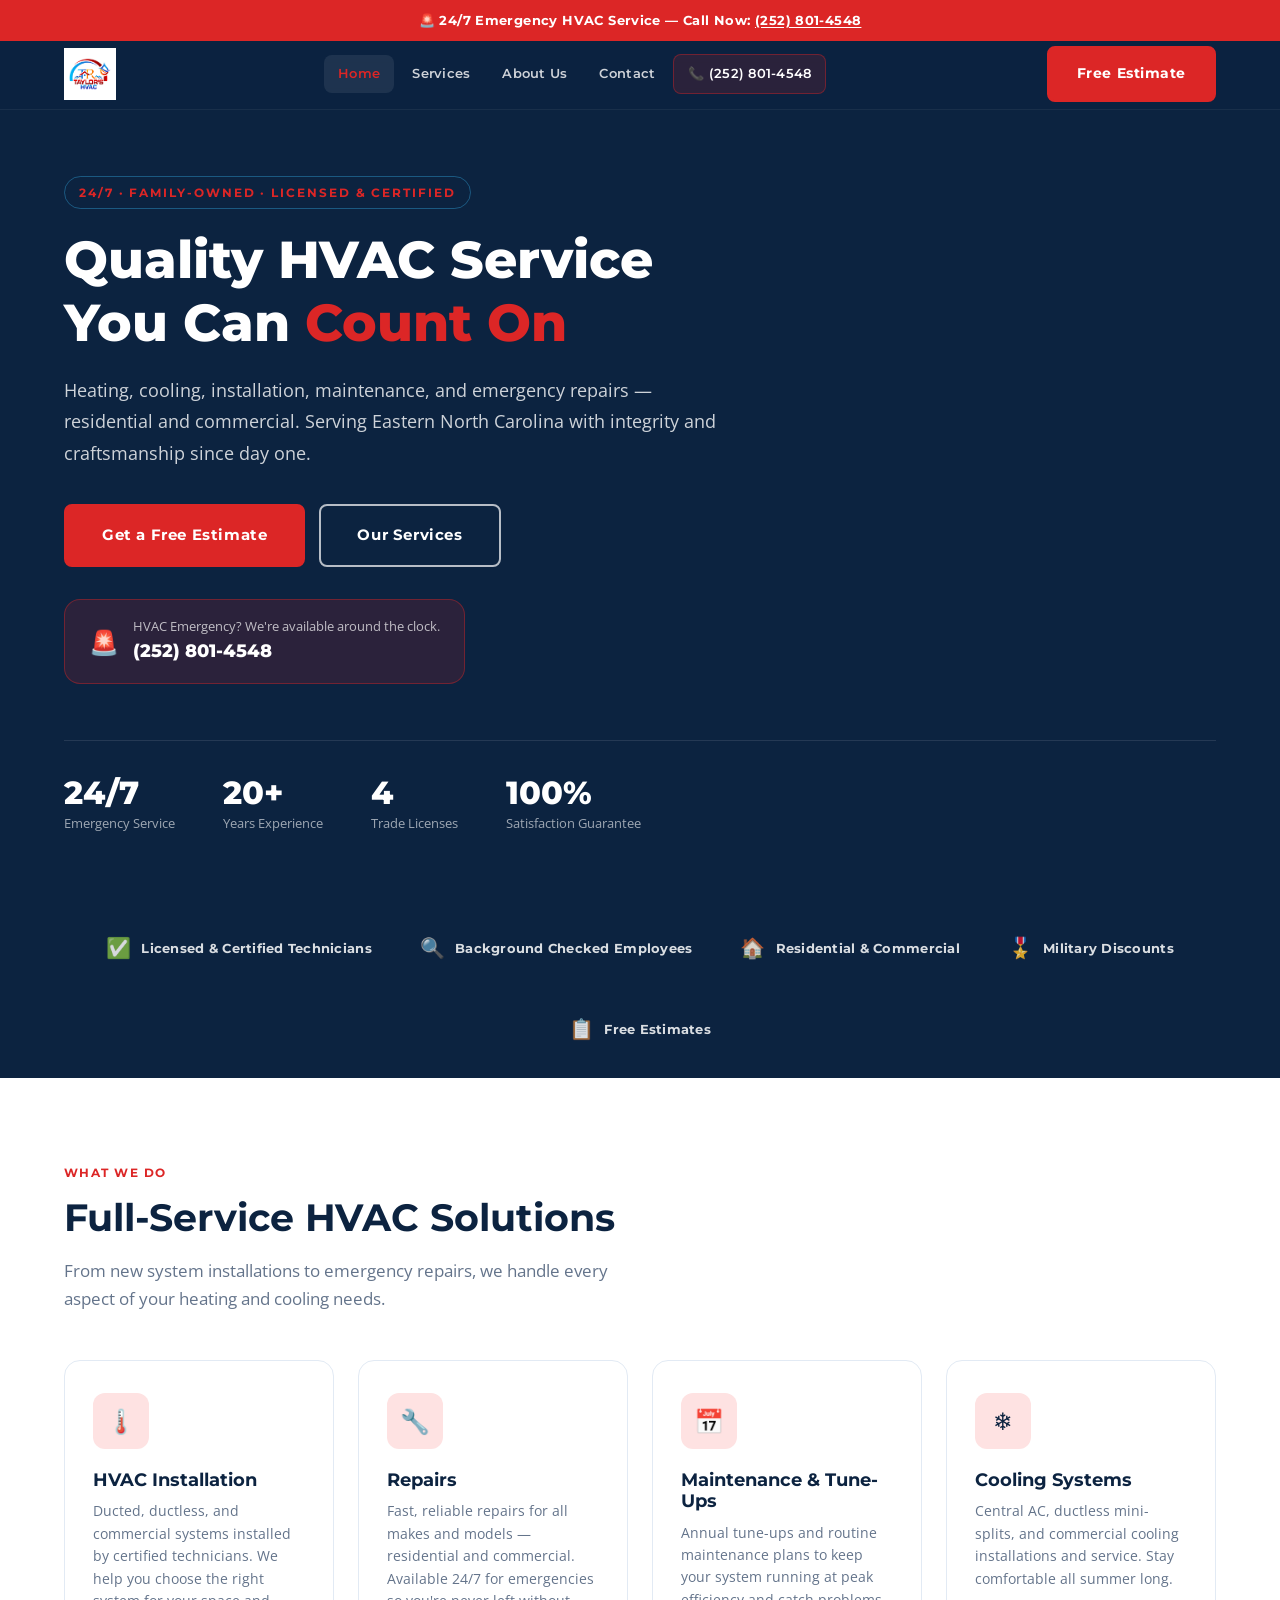
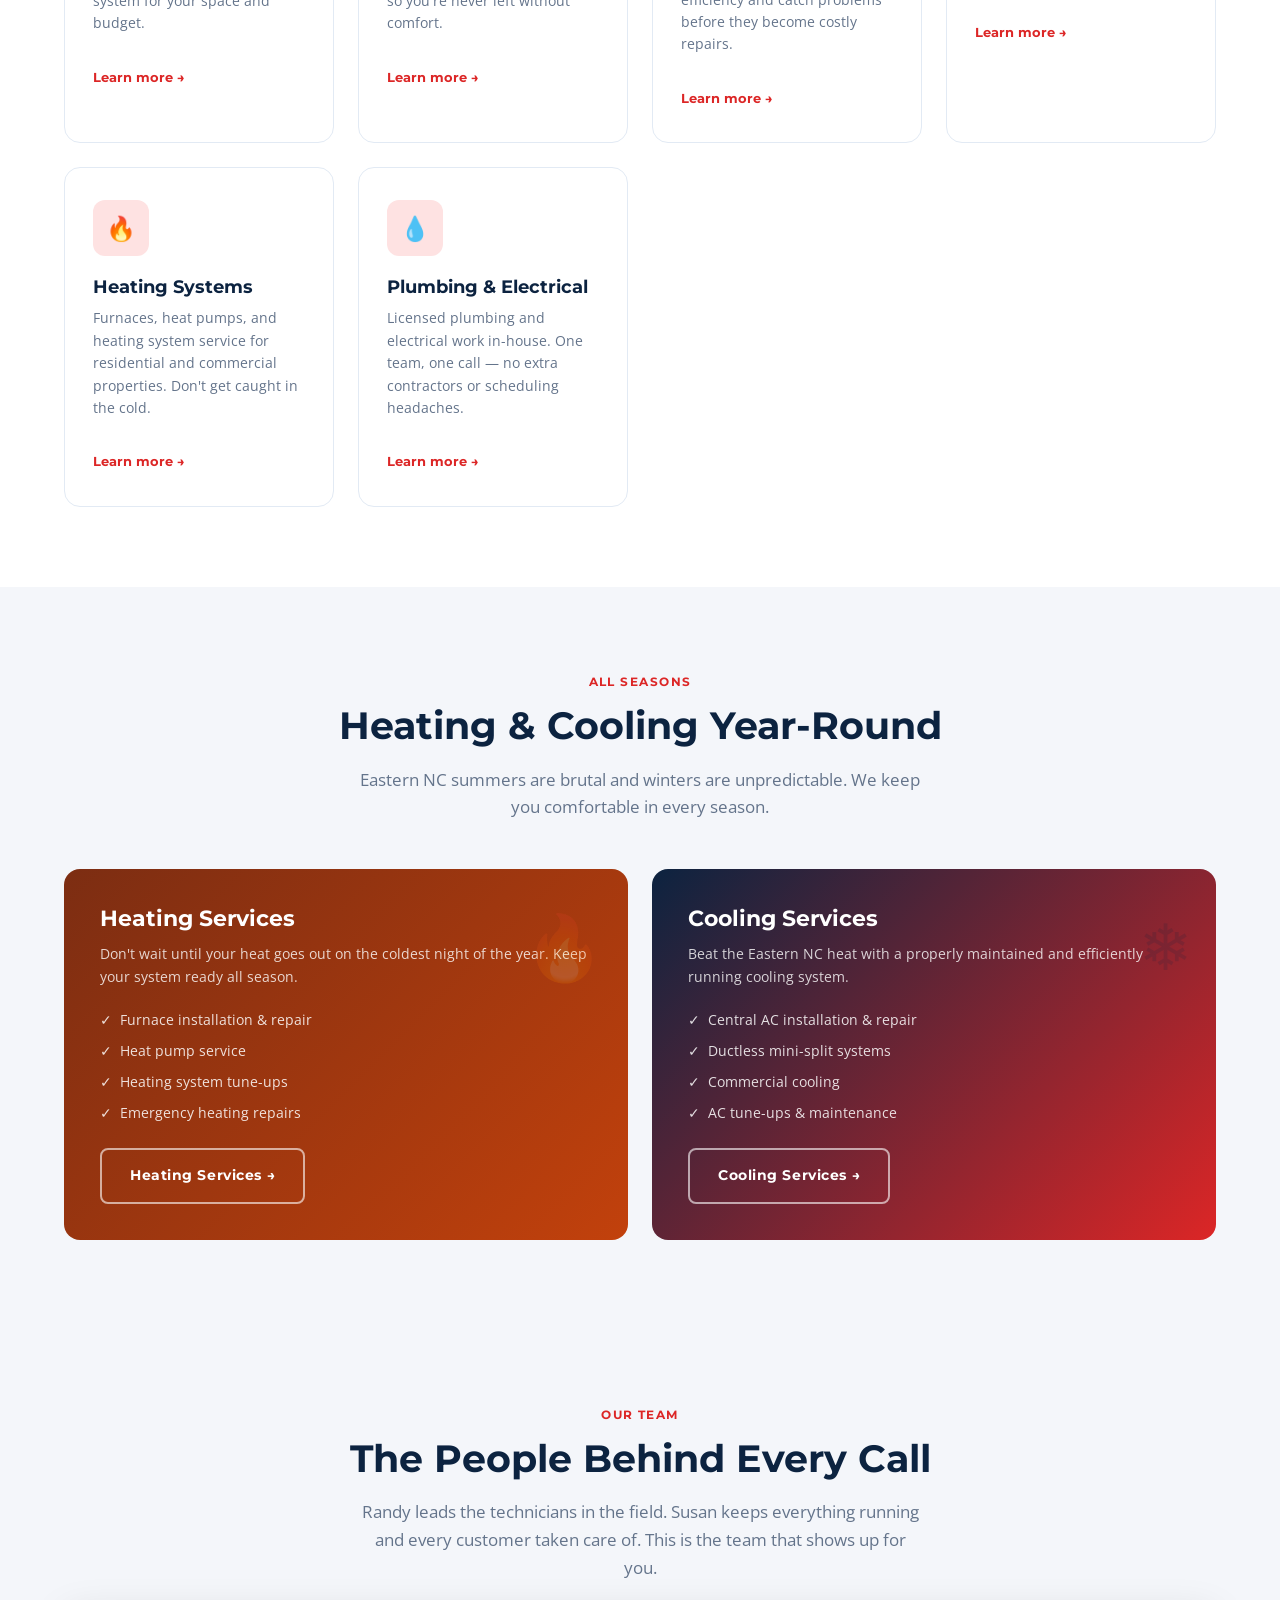
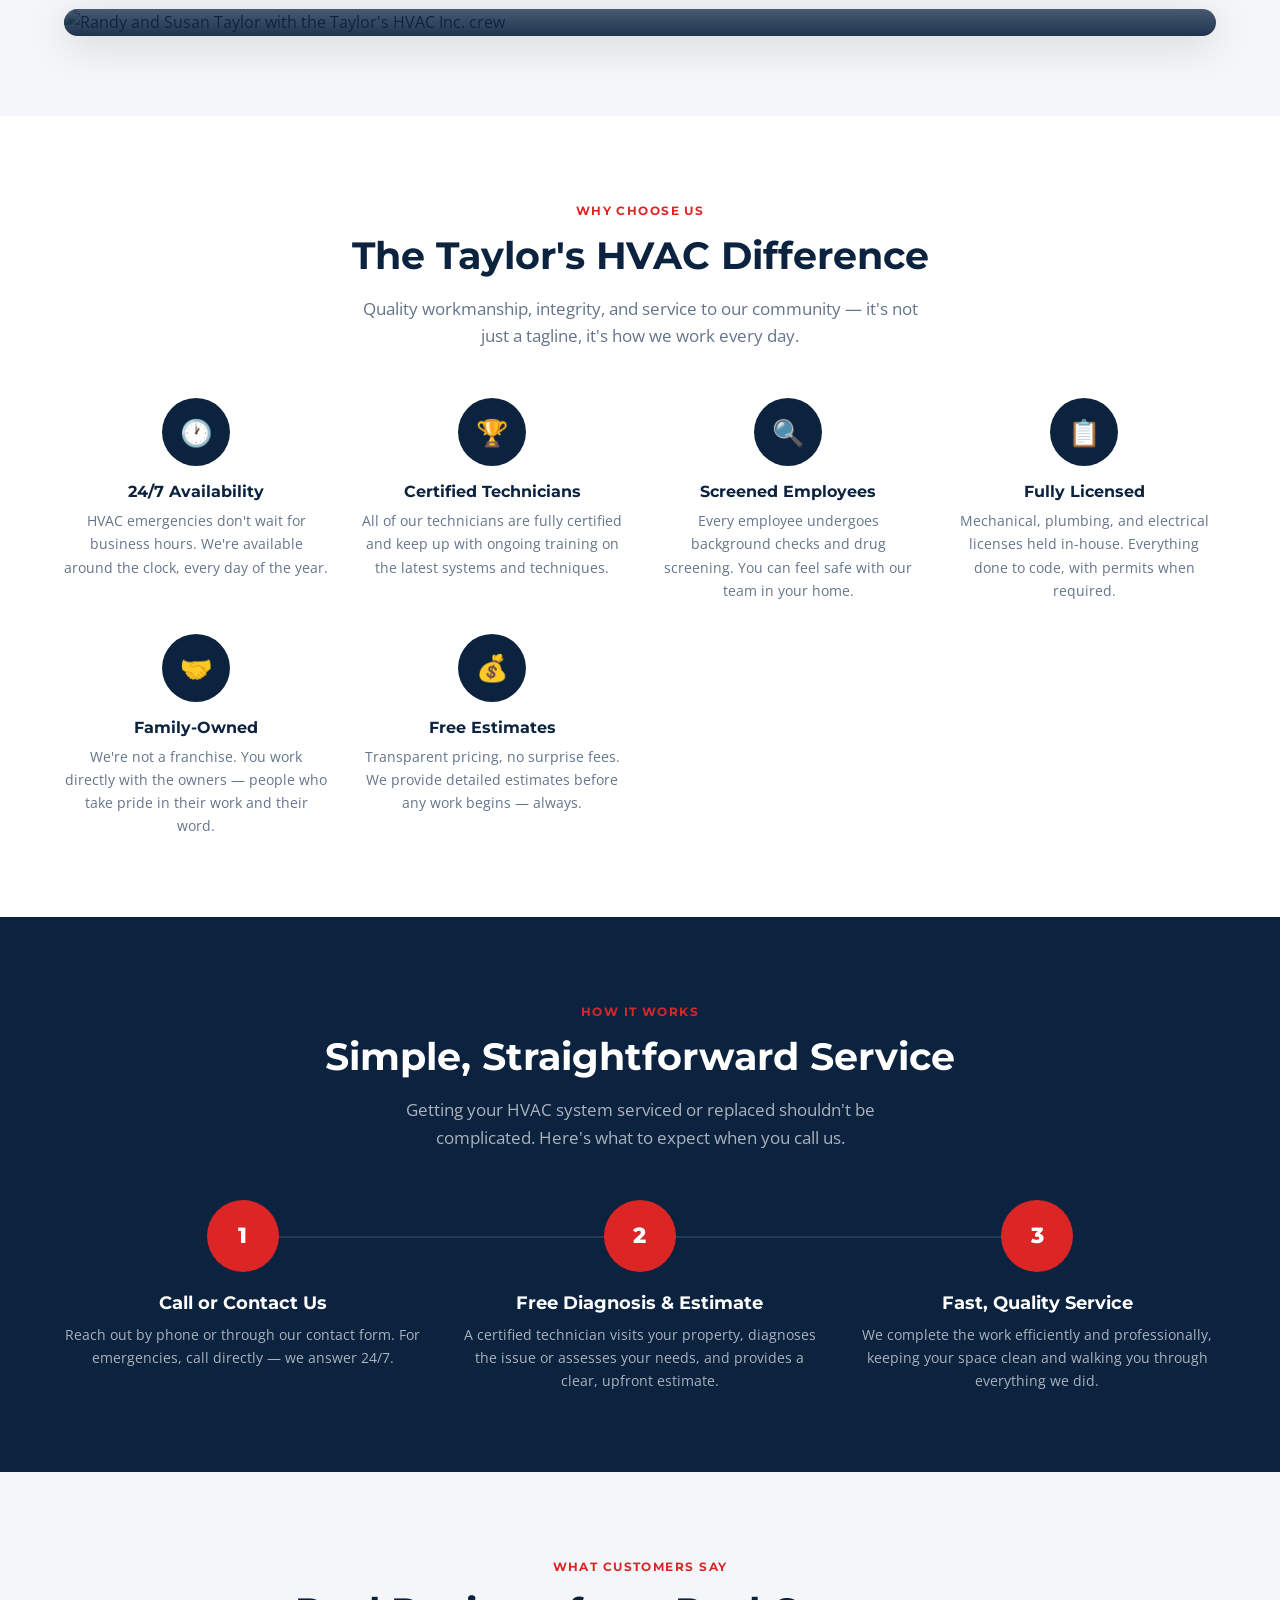
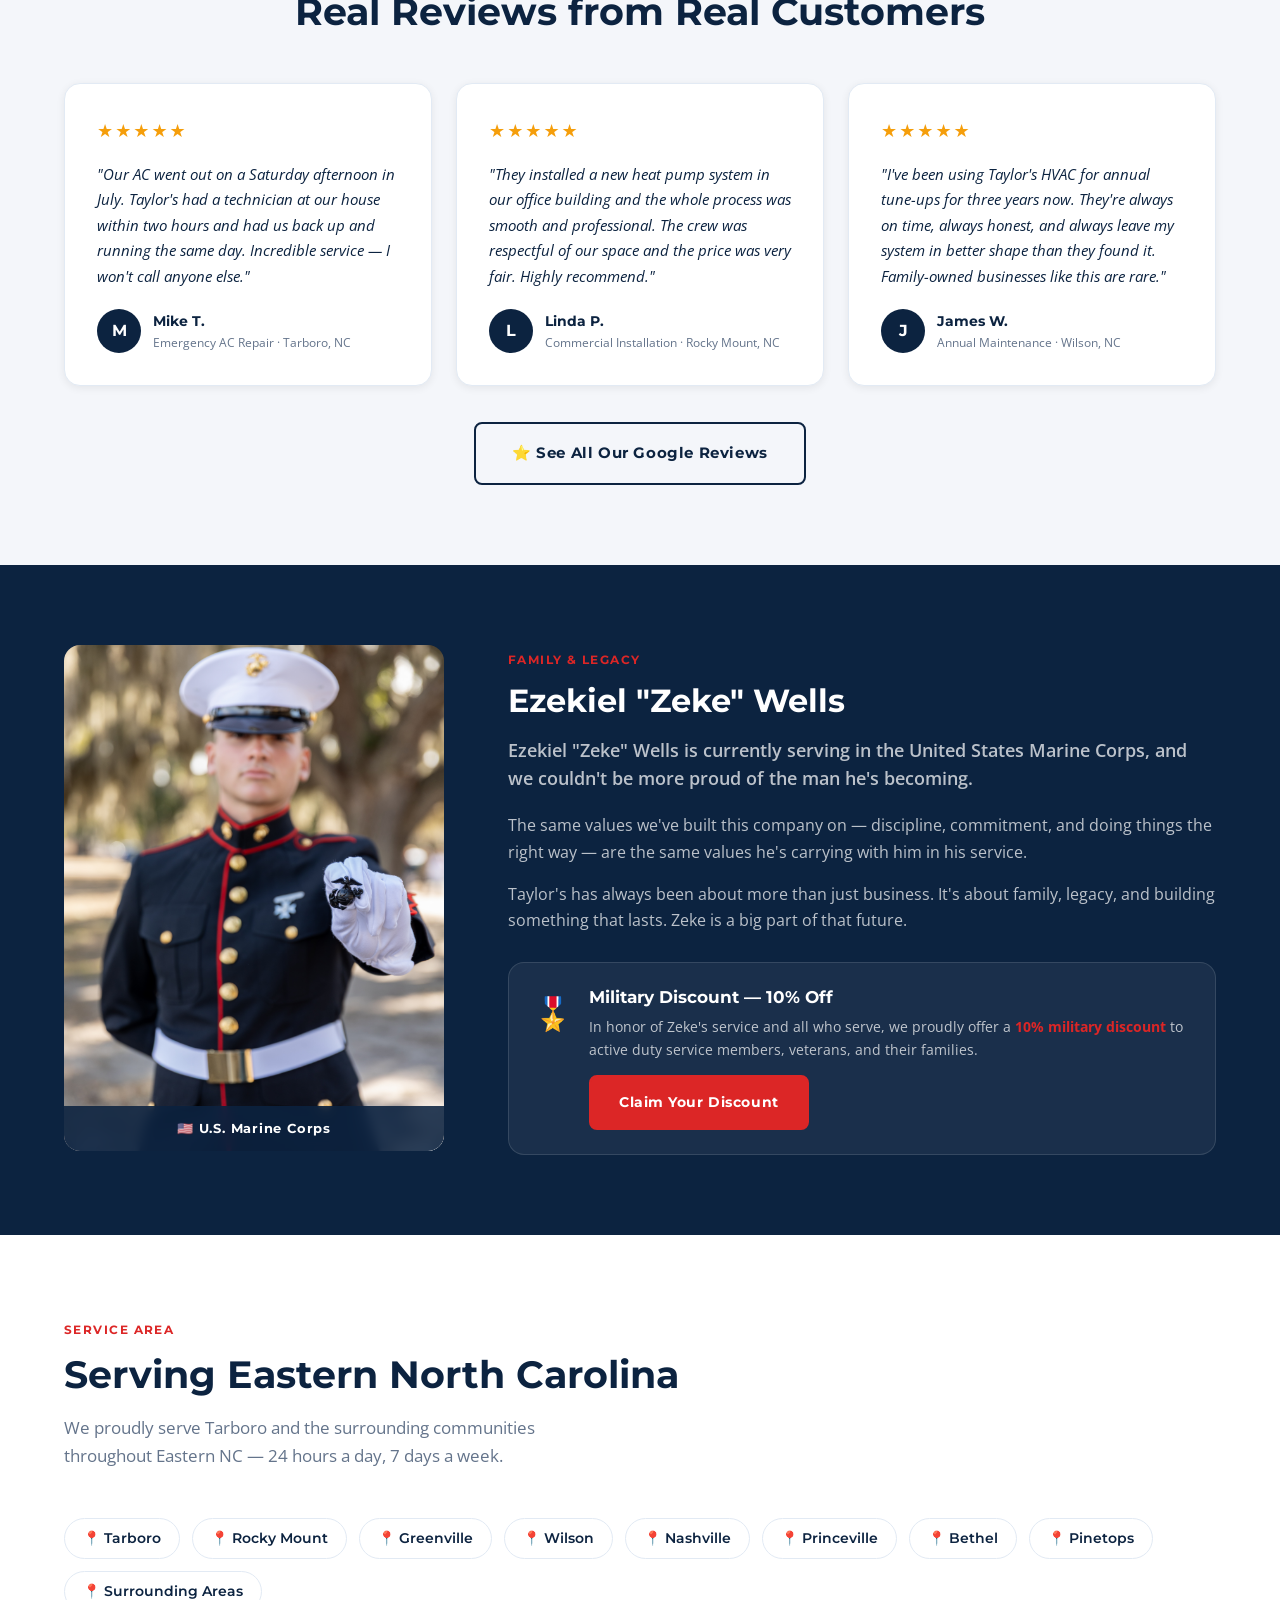
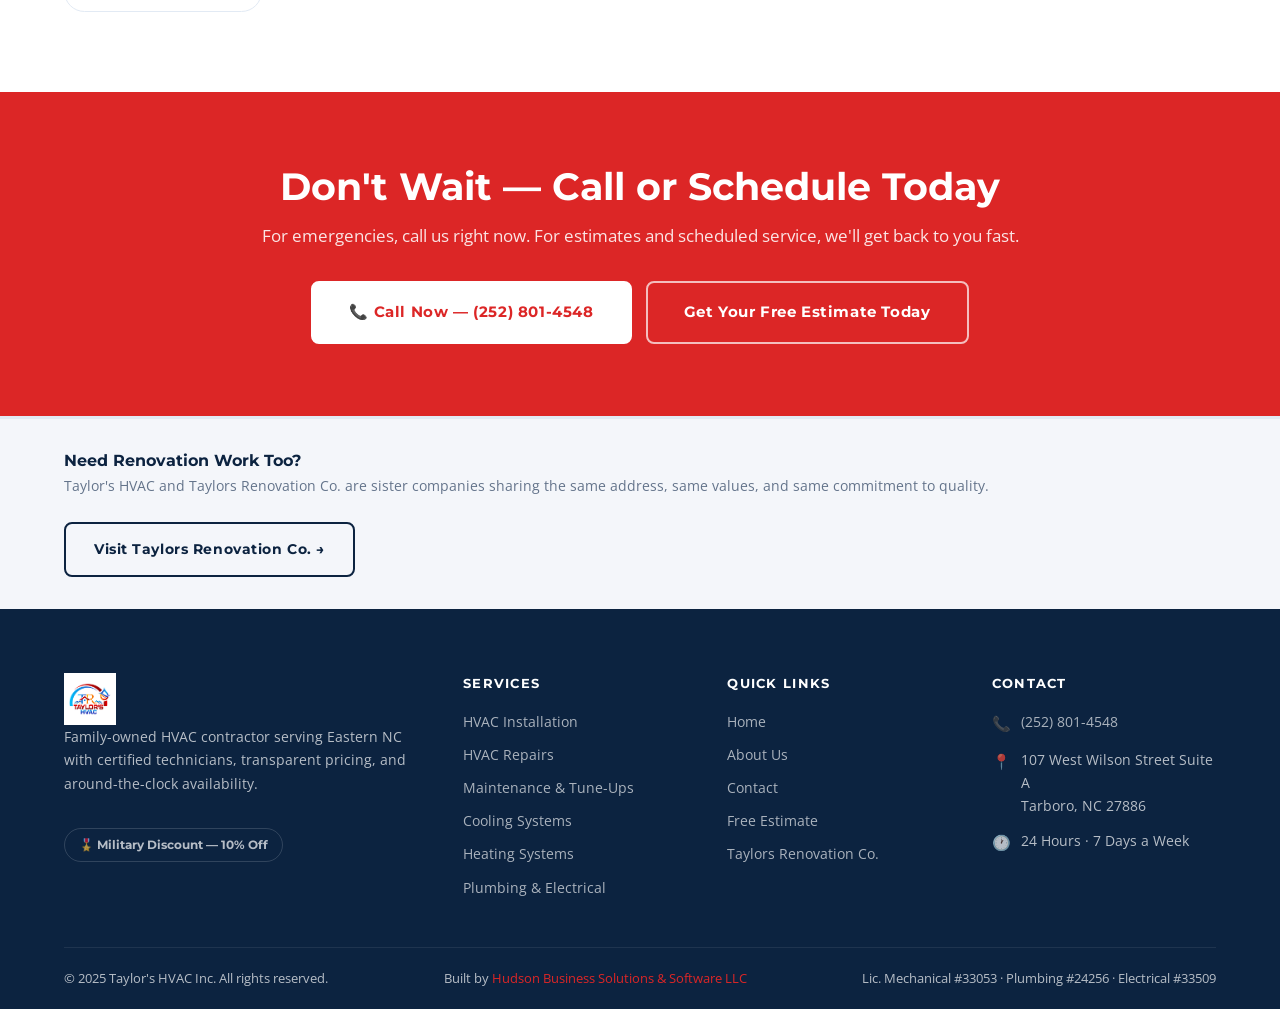
==== commit 43478cea: "Add favicon to all pages and wire up FormSubmit contact form - Add favicon and apple-touch-icon link" ====
--- a/index.html
+++ b/index.html
@@ -6,6 +6,8 @@
   <title>Taylor's HVAC Inc. | Heating &amp; Cooling Services in Tarboro, NC</title>
   <meta name="description" content="Family-owned HVAC contractor serving Tarboro, NC 24/7. Installation, maintenance, and repair for residential and commercial heating and cooling systems. Licensed mechanical, plumbing, and electrical." />
   <link rel="stylesheet" href="css/styles.css" />
+  <link rel="icon" type="image/jpeg" href="images/logo/logo.jpg" />
+  <link rel="apple-touch-icon" href="images/logo/logo.jpg" />
 </head>
 <body>
 
--- a/css/styles.css
+++ b/css/styles.css
@@ -8,10 +8,10 @@
 :root {
   --primary:       #0C2340;
   --primary-light: #143258;
-  --accent:        #0284C7;
-  --accent-hover:  #0369A1;
-  --accent-light:  #E0F2FE;
-  --light:         #F0F7FF;
+  --accent:        #DC2626;
+  --accent-hover:  #B91C1C;
+  --accent-light:  #FEE2E2;
+  --light:         #F4F6FA;
   --white:         #FFFFFF;
   --text:          #0C2340;
   --text-muted:    #64748B;
@@ -107,7 +107,7 @@
   color: var(--white);
   border-color: var(--accent);
 }
-.btn-primary:hover { background: var(--accent-hover); border-color: var(--accent-hover); box-shadow: 0 4px 16px rgba(2,132,199,0.35); }
+.btn-primary:hover { background: var(--accent-hover); border-color: var(--accent-hover); box-shadow: 0 4px 16px rgba(220,38,38,0.35); }
 .btn-outline {
   background: transparent;
   color: var(--white);
@@ -158,7 +158,7 @@
   left: 0; right: 0;
   z-index: 1000;
   height: var(--nav-height);
-  background: rgba(12, 35, 64, 0.97);
+  background: rgba(12,35,64,0.97);
   backdrop-filter: blur(10px);
   -webkit-backdrop-filter: blur(10px);
   border-bottom: 1px solid rgba(255,255,255,0.06);
@@ -213,15 +213,15 @@
   letter-spacing: 0.02em;
 }
 .nav-links a:hover, .nav-links a.active { color: var(--white); background: rgba(255,255,255,0.08); }
-.nav-links a.active { color: #38BDF8; }
+.nav-links a.active { color: #DC2626; }
 .nav-cta { margin-left: 12px; }
 .nav-phone {
   font-family: 'Montserrat', sans-serif;
   font-weight: 700;
   font-size: 14px;
   color: var(--white) !important;
-  background: rgba(2,132,199,0.2) !important;
-  border: 1px solid rgba(2,132,199,0.4);
+  background: rgba(220,38,38,0.15) !important;
+  border: 1px solid rgba(220,38,38,0.4);
   border-radius: var(--radius);
   padding: 8px 14px !important;
 }
@@ -268,7 +268,7 @@
   transition: color var(--transition);
 }
 .mobile-menu a:last-child { border-bottom: none; }
-.mobile-menu a:hover { color: #38BDF8; }
+.mobile-menu a:hover { color: #DC2626; }
 .mobile-menu .btn { margin-top: 16px; width: 100%; justify-content: center; }
 
 /* ── Page Top Spacer ── */
@@ -308,14 +308,14 @@
   font-weight: 700;
   letter-spacing: 0.16em;
   text-transform: uppercase;
-  color: #38BDF8;
+  color: #DC2626;
   margin-bottom: 20px;
   padding: 6px 14px;
   border: 1px solid rgba(56,189,248,0.35);
   border-radius: 100px;
 }
 .hero h1 { color: var(--white); margin-bottom: 20px; font-weight: 800; }
-.hero h1 span { color: #38BDF8; }
+.hero h1 span { color: #DC2626; }
 .hero-sub {
   font-size: 1.15rem;
   color: rgba(255,255,255,0.8);
@@ -448,7 +448,7 @@
   overflow: hidden;
 }
 .seasonal-card.heating { background: linear-gradient(135deg, #7C2D12, #C2410C); }
-.seasonal-card.cooling { background: linear-gradient(135deg, #0C2340, #0284C7); }
+.seasonal-card.cooling { background: linear-gradient(135deg, #0C2340, #DC2626); }
 .seasonal-card h3 { color: var(--white); font-size: 1.4rem; margin-bottom: 10px; }
 .seasonal-card p { color: rgba(255,255,255,0.8); font-size: 14px; margin-bottom: 20px; }
 .seasonal-list { display: grid; gap: 8px; margin-bottom: 24px; }
@@ -472,7 +472,7 @@
 
 /* ── Process ── */
 .process-section { background: var(--primary); }
-.process-section .section-label { color: #38BDF8; }
+.process-section .section-label { color: #DC2626; }
 .process-section .section-title { color: var(--white); }
 .process-section .section-subtitle { color: rgba(255,255,255,0.65); }
 .process-steps { display: grid; grid-template-columns: repeat(3, 1fr); gap: 40px; position: relative; }
@@ -511,13 +511,10 @@
   overflow: hidden;
   border-radius: var(--radius-lg);
   box-shadow: var(--shadow-lg);
-  max-height: 540px;
 }
 .team-showcase img {
   width: 100%;
-  height: 100%;
-  object-fit: cover;
-  object-position: center 30%;
+  height: auto;
   display: block;
   transition: transform 0.6s ease;
 }
@@ -562,7 +559,7 @@
   font-weight: 700; font-size: 13px; letter-spacing: 0.06em;
   text-align: center; padding: 12px;
 }
-.zeke-body .section-label { color: #38BDF8; }
+.zeke-body .section-label { color: #DC2626; }
 .zeke-body h2 { color: var(--white); font-size: 2rem; margin-bottom: 16px; }
 .zeke-lead { font-size: 1.1rem; color: rgba(255,255,255,0.9); font-weight: 600; line-height: 1.6; margin-bottom: 20px; }
 .zeke-body p { color: rgba(255,255,255,0.72); }
@@ -575,7 +572,7 @@
 .military-discount-icon { font-size: 32px; flex-shrink: 0; }
 .military-discount-card h4 { color: var(--white); font-size: 1.05rem; margin-bottom: 8px; }
 .military-discount-card p { color: rgba(255,255,255,0.72); font-size: 14px; margin: 0; }
-.military-discount-card strong { color: #38BDF8; }
+.military-discount-card strong { color: #DC2626; }
 
 /* ── Testimonials ── */
 .testimonials-section { background: var(--light); }
@@ -670,8 +667,8 @@
   font-weight: 600;
 }
 .breadcrumb a { color: rgba(255,255,255,0.55); transition: color var(--transition); }
-.breadcrumb a:hover { color: #38BDF8; }
-.breadcrumb span { color: #38BDF8; }
+.breadcrumb a:hover { color: #DC2626; }
+.breadcrumb span { color: #DC2626; }
 
 /* ── Service Detail ── */
 .service-detail {
@@ -721,13 +718,11 @@
 /* ── About ── */
 .about-intro { display: grid; grid-template-columns: 1fr 1fr; gap: 64px; align-items: center; }
 .about-intro-img {
-  border-radius: var(--radius-lg); overflow: hidden;
-  aspect-ratio: 4/3;
+  border-radius: var(--radius-lg);
+  overflow: hidden;
   background: var(--light);
-  display: flex; align-items: center; justify-content: center;
-  color: var(--text-muted); font-size: 14px;
-}
-.about-intro-img img { width: 100%; height: 100%; object-fit: cover; }
+}
+.about-intro-img img { width: 100%; height: auto; display: block; }
 .about-numbers { display: grid; grid-template-columns: 1fr 1fr; gap: 20px; margin-top: 32px; }
 .about-number { background: var(--light); border-radius: var(--radius); padding: 20px; text-align: center; }
 .about-number-val { font-family: 'Montserrat', sans-serif; font-weight: 800; font-size: 2rem; color: var(--accent); line-height: 1; }
@@ -801,7 +796,7 @@
 }
 input:focus, select:focus, textarea:focus {
   border-color: var(--accent);
-  box-shadow: 0 0 0 3px rgba(2,132,199,0.12);
+  box-shadow: 0 0 0 3px rgba(220,38,38,0.12);
 }
 textarea { resize: vertical; min-height: 130px; }
 .form-success {
@@ -831,7 +826,7 @@
 }
 .footer-links { display: grid; gap: 10px; }
 .footer-links a { font-size: 14px; color: rgba(255,255,255,0.65); transition: color var(--transition); }
-.footer-links a:hover { color: #38BDF8; }
+.footer-links a:hover { color: #DC2626; }
 .footer-contact { display: grid; gap: 12px; }
 .footer-contact-item { display: flex; align-items: flex-start; gap: 10px; font-size: 14px; }
 .footer-contact-icon { font-size: 15px; margin-top: 1px; flex-shrink: 0; }
@@ -840,7 +835,7 @@
   display: flex; align-items: center; justify-content: space-between;
   font-size: 13px;
 }
-.footer-bottom a { color: #38BDF8; }
+.footer-bottom a { color: #DC2626; }
 .military-badge {
   display: inline-flex; align-items: center; gap: 6px;
   padding: 6px 14px;
@@ -897,3 +892,16 @@
   .hero-actions .btn { justify-content: center; }
   .cta-actions { flex-direction: column; align-items: center; }
 }
+
+/* ── SMS Consent ── */
+.sms-consent {
+  font-size: 11px;
+  color: var(--text-muted);
+  line-height: 1.6;
+  margin-bottom: 16px;
+  padding: 12px;
+  background: var(--light);
+  border-radius: var(--radius);
+  border-left: 3px solid var(--border);
+}
+.sms-consent a { color: var(--accent); text-decoration: underline; }
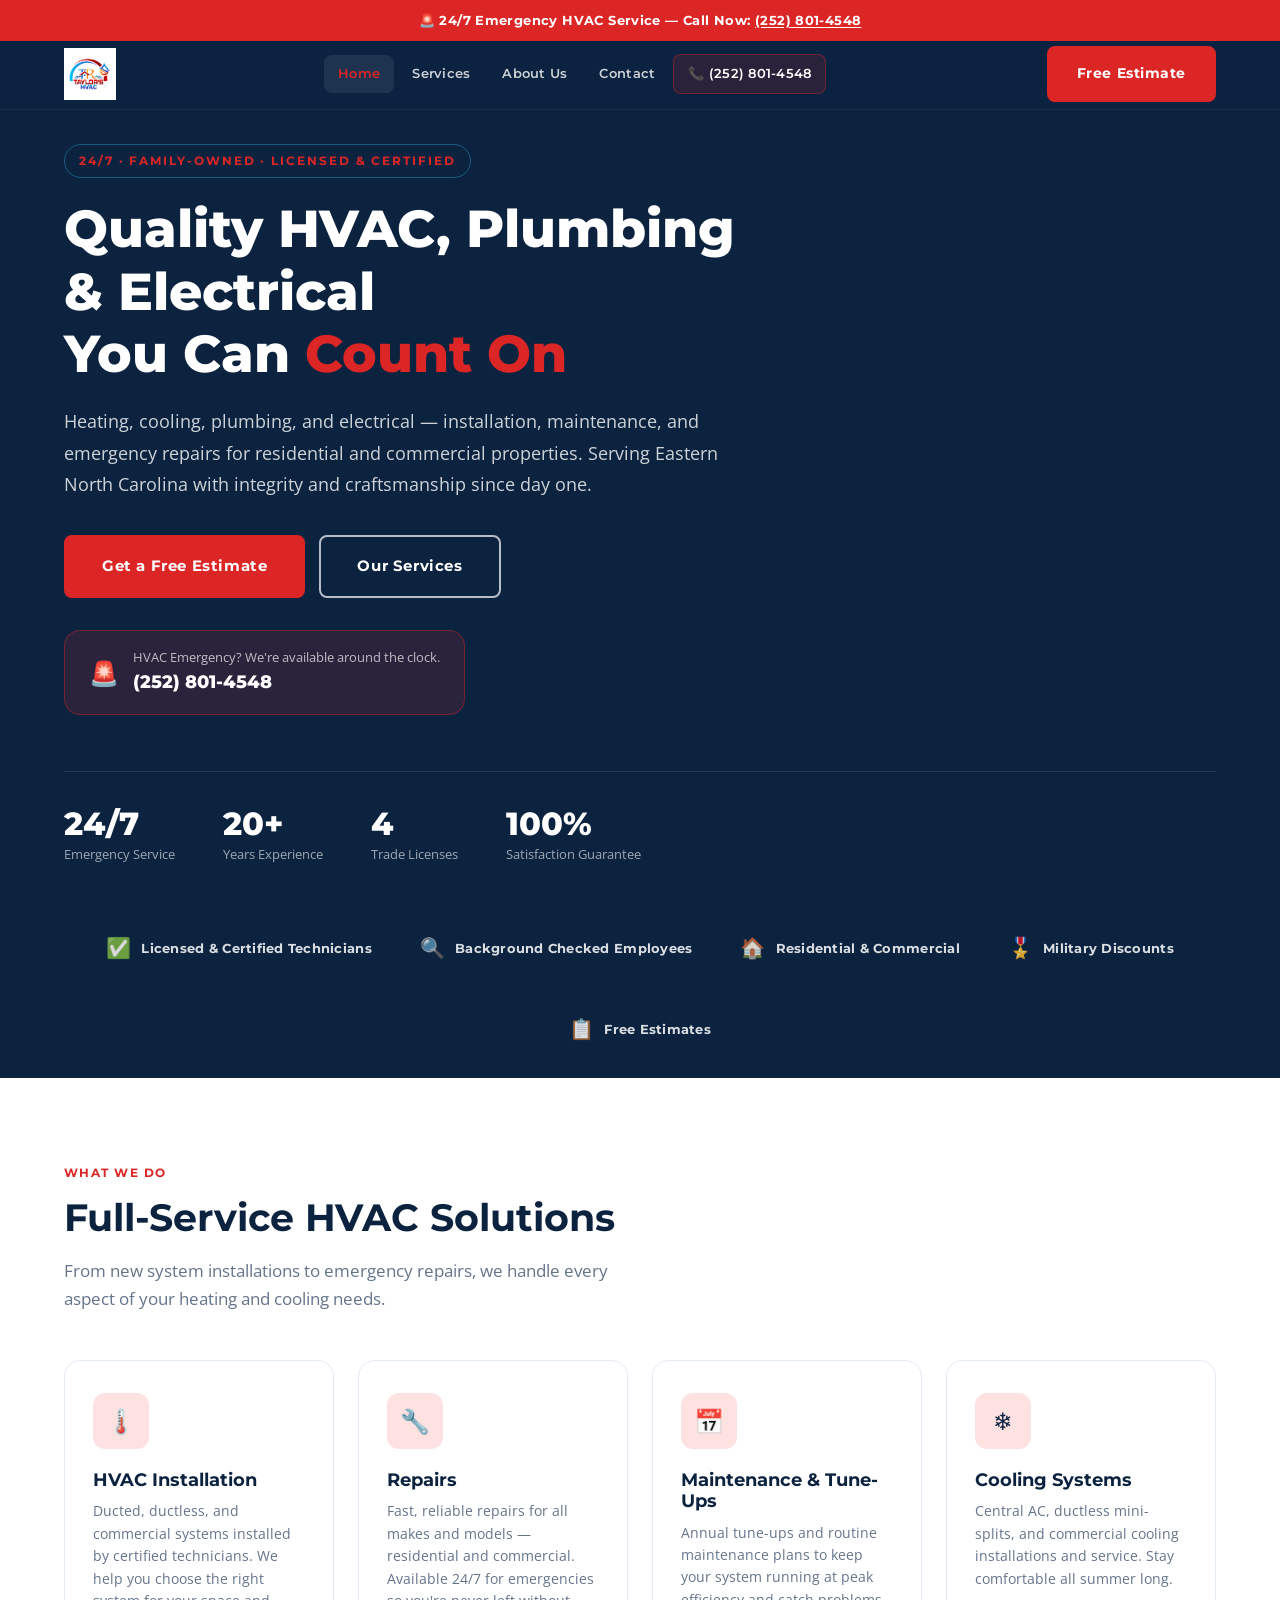
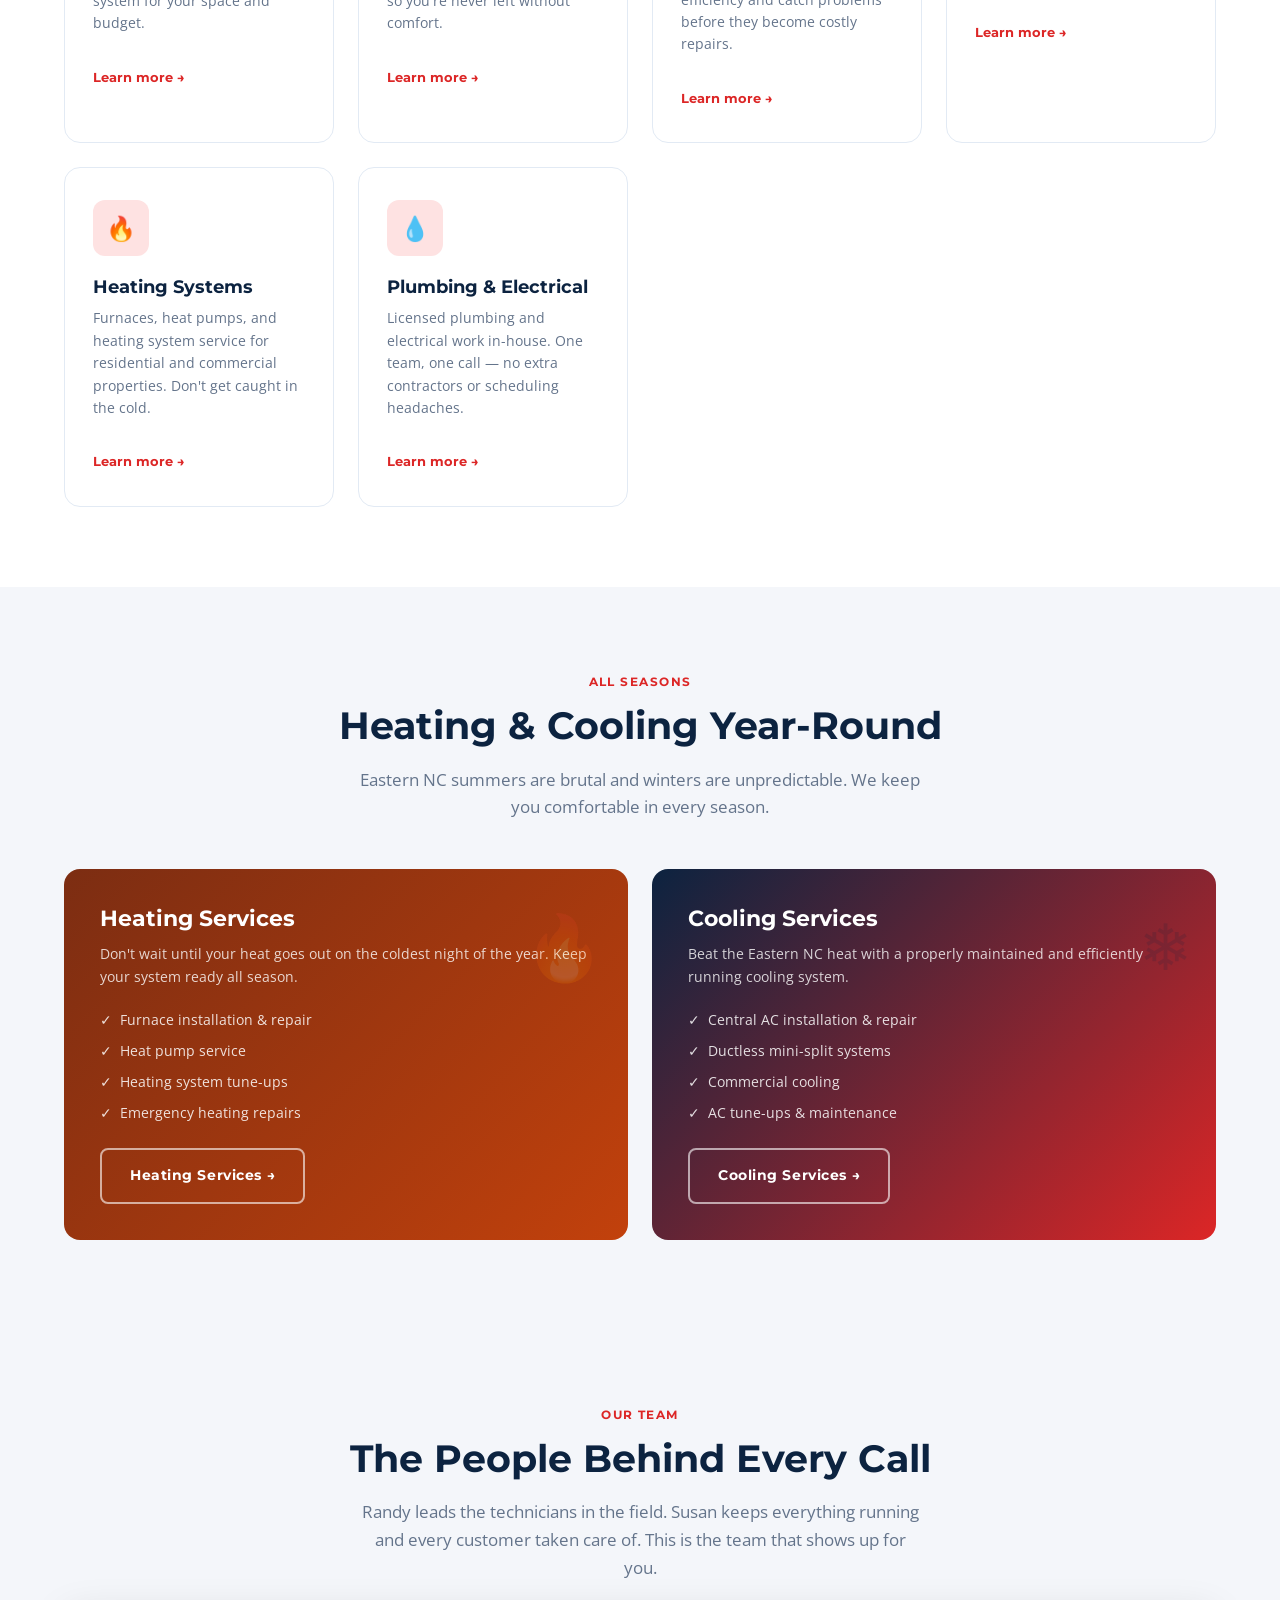
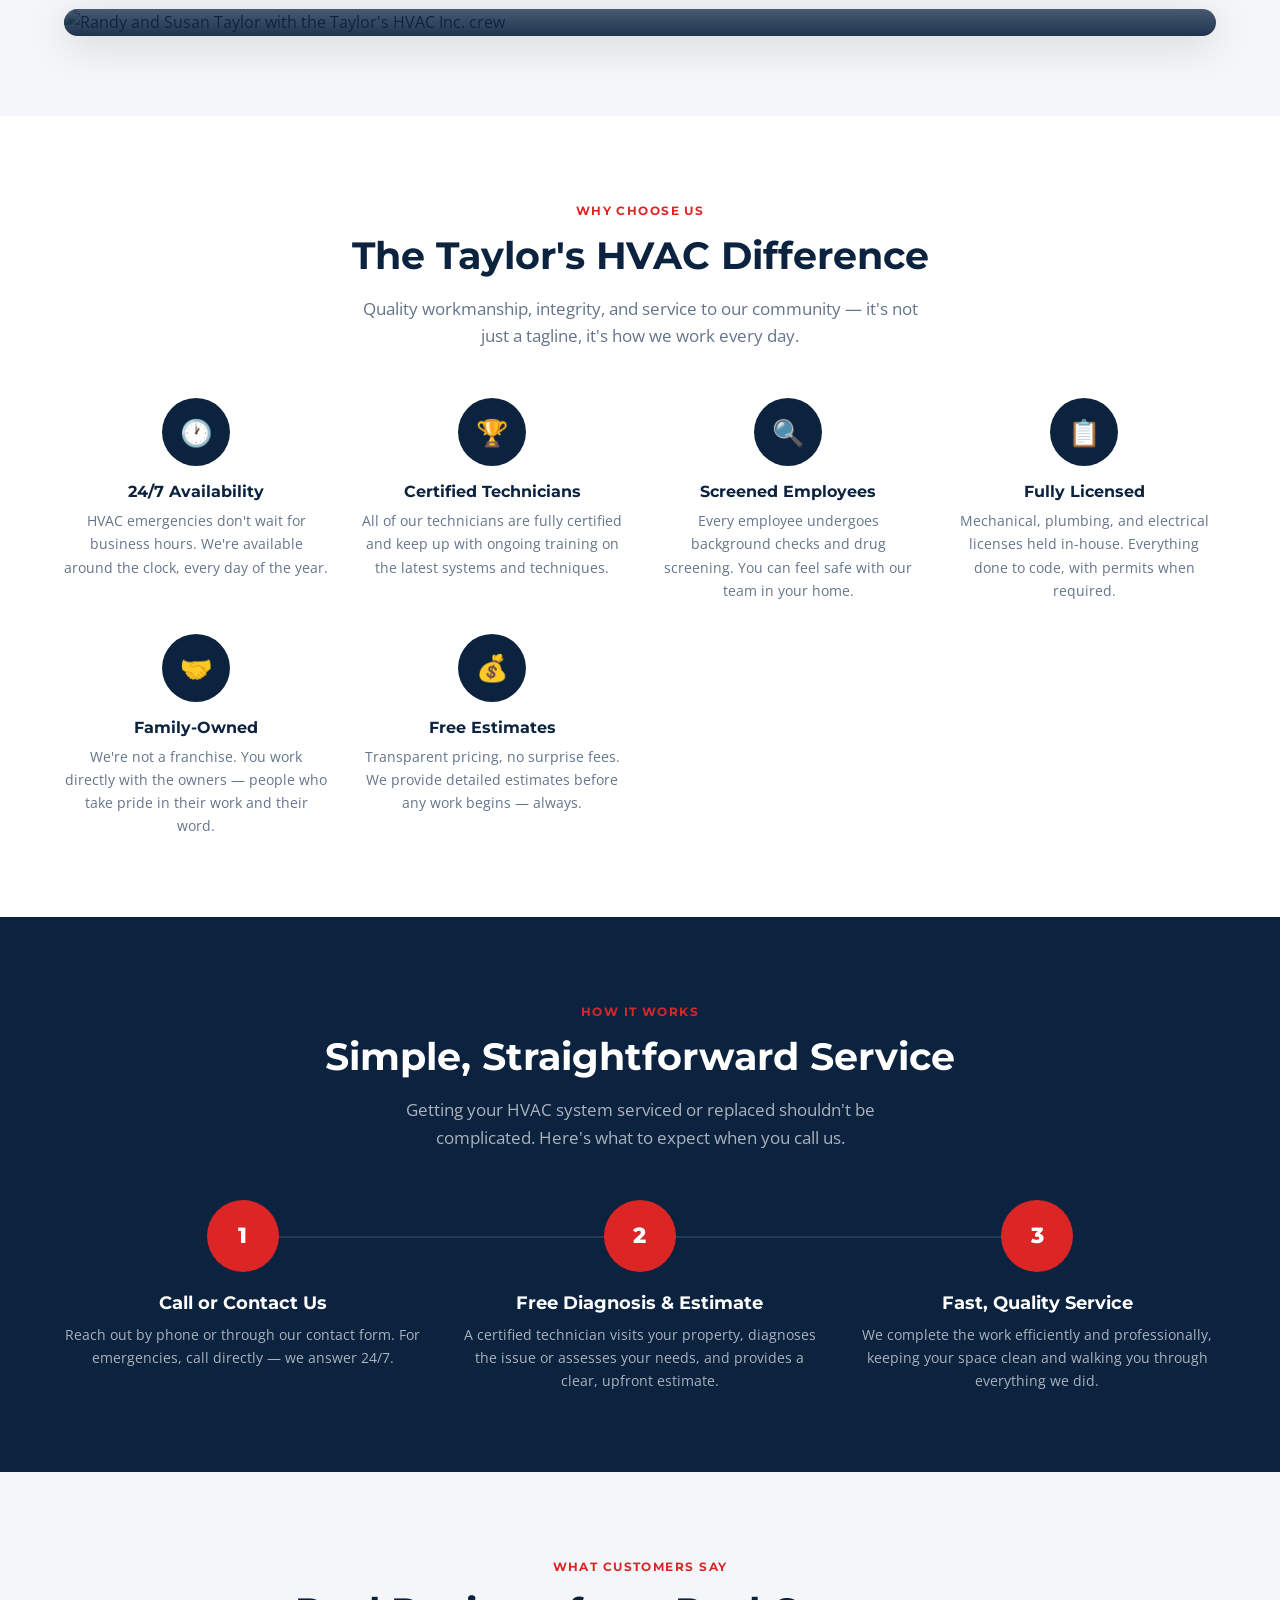
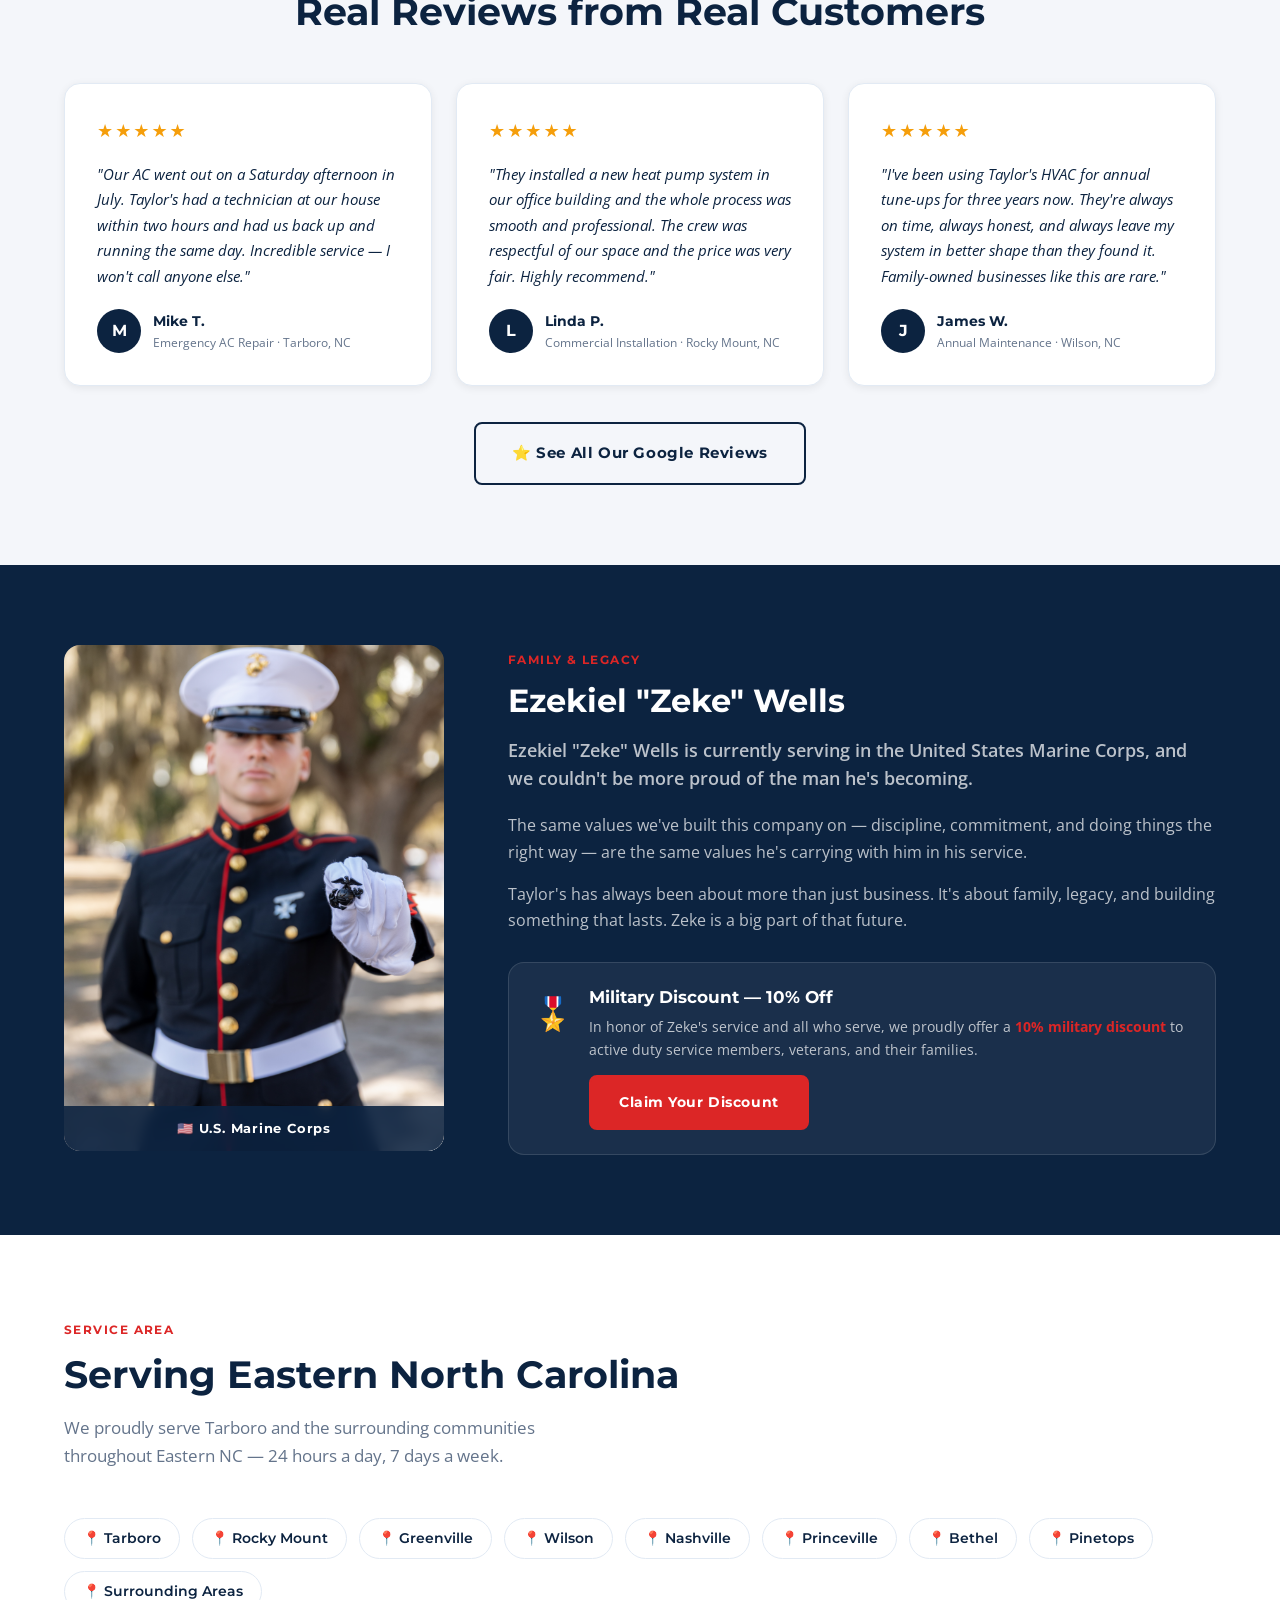
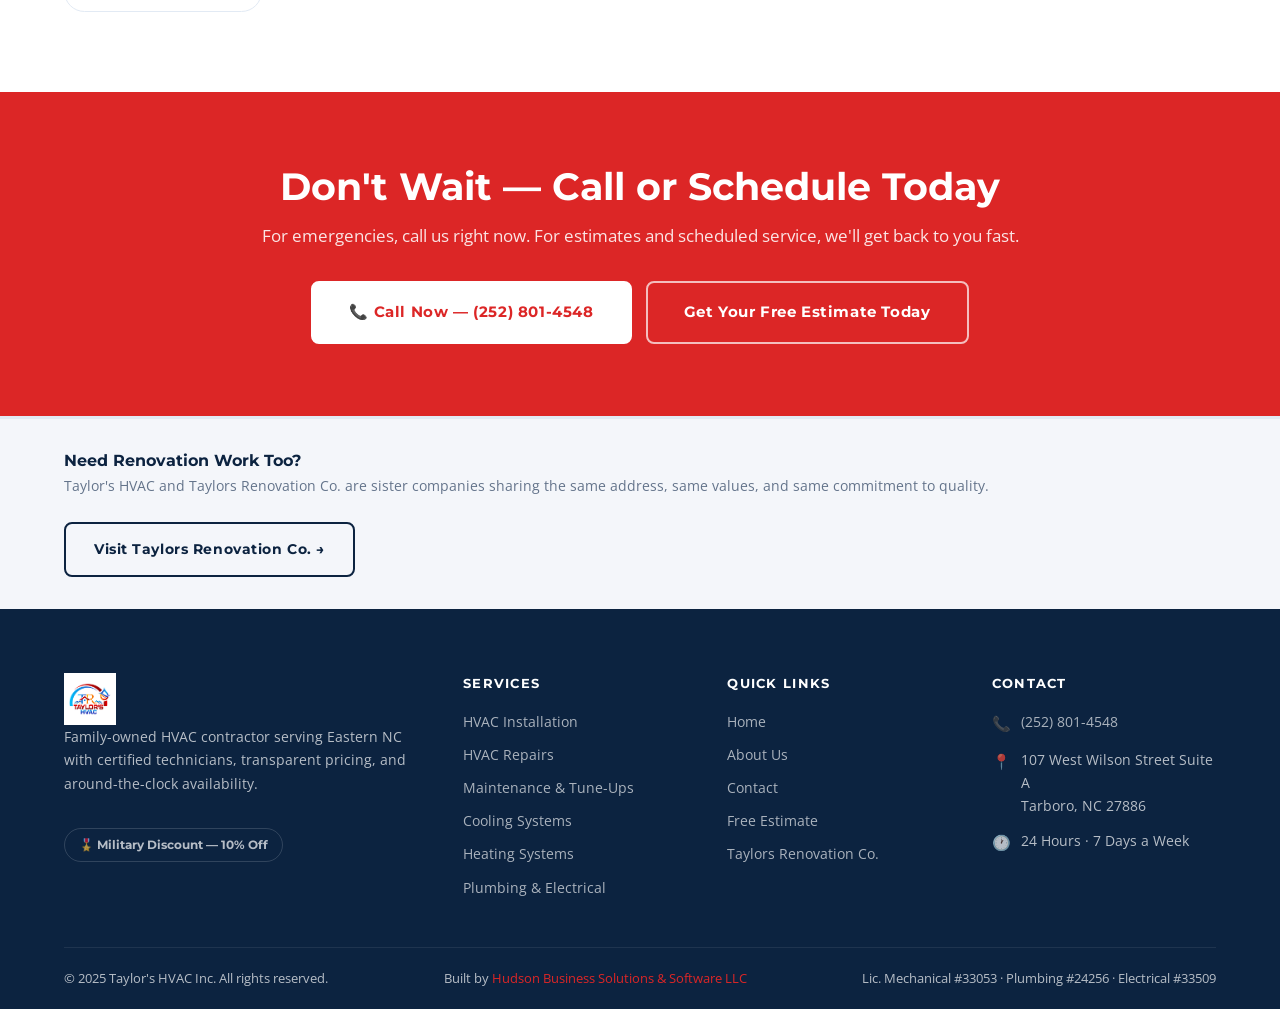
==== commit 43e7b611: "Add plumbing and electrical to hero heading and page title" ====
--- a/index.html
+++ b/index.html
@@ -3,7 +3,7 @@
 <head>
   <meta charset="UTF-8" />
   <meta name="viewport" content="width=device-width, initial-scale=1.0" />
-  <title>Taylor's HVAC Inc. | Heating &amp; Cooling Services in Tarboro, NC</title>
+  <title>Taylor's HVAC Inc. | HVAC, Plumbing &amp; Electrical in Tarboro, NC</title>
   <meta name="description" content="Family-owned HVAC contractor serving Tarboro, NC 24/7. Installation, maintenance, and repair for residential and commercial heating and cooling systems. Licensed mechanical, plumbing, and electrical." />
   <link rel="stylesheet" href="css/styles.css" />
   <link rel="icon" type="image/jpeg" href="images/logo/logo.jpg" />
@@ -55,8 +55,8 @@
     <div class="container" style="width:100%;">
       <div class="hero-content">
         <div class="hero-label">24/7 · Family-Owned · Licensed &amp; Certified</div>
-        <h1>Quality HVAC Service<br>You Can <span>Count On</span></h1>
-        <p class="hero-sub">Heating, cooling, installation, maintenance, and emergency repairs — residential and commercial. Serving Eastern North Carolina with integrity and craftsmanship since day one.</p>
+        <h1>Quality HVAC, Plumbing &amp; Electrical<br>You Can <span>Count On</span></h1>
+        <p class="hero-sub">Heating, cooling, plumbing, and electrical — installation, maintenance, and emergency repairs for residential and commercial properties. Serving Eastern North Carolina with integrity and craftsmanship since day one.</p>
         <div class="hero-actions">
           <a href="contact.html" class="btn btn-primary btn-lg">Get a Free Estimate</a>
           <a href="services.html" class="btn btn-outline btn-lg">Our Services</a>
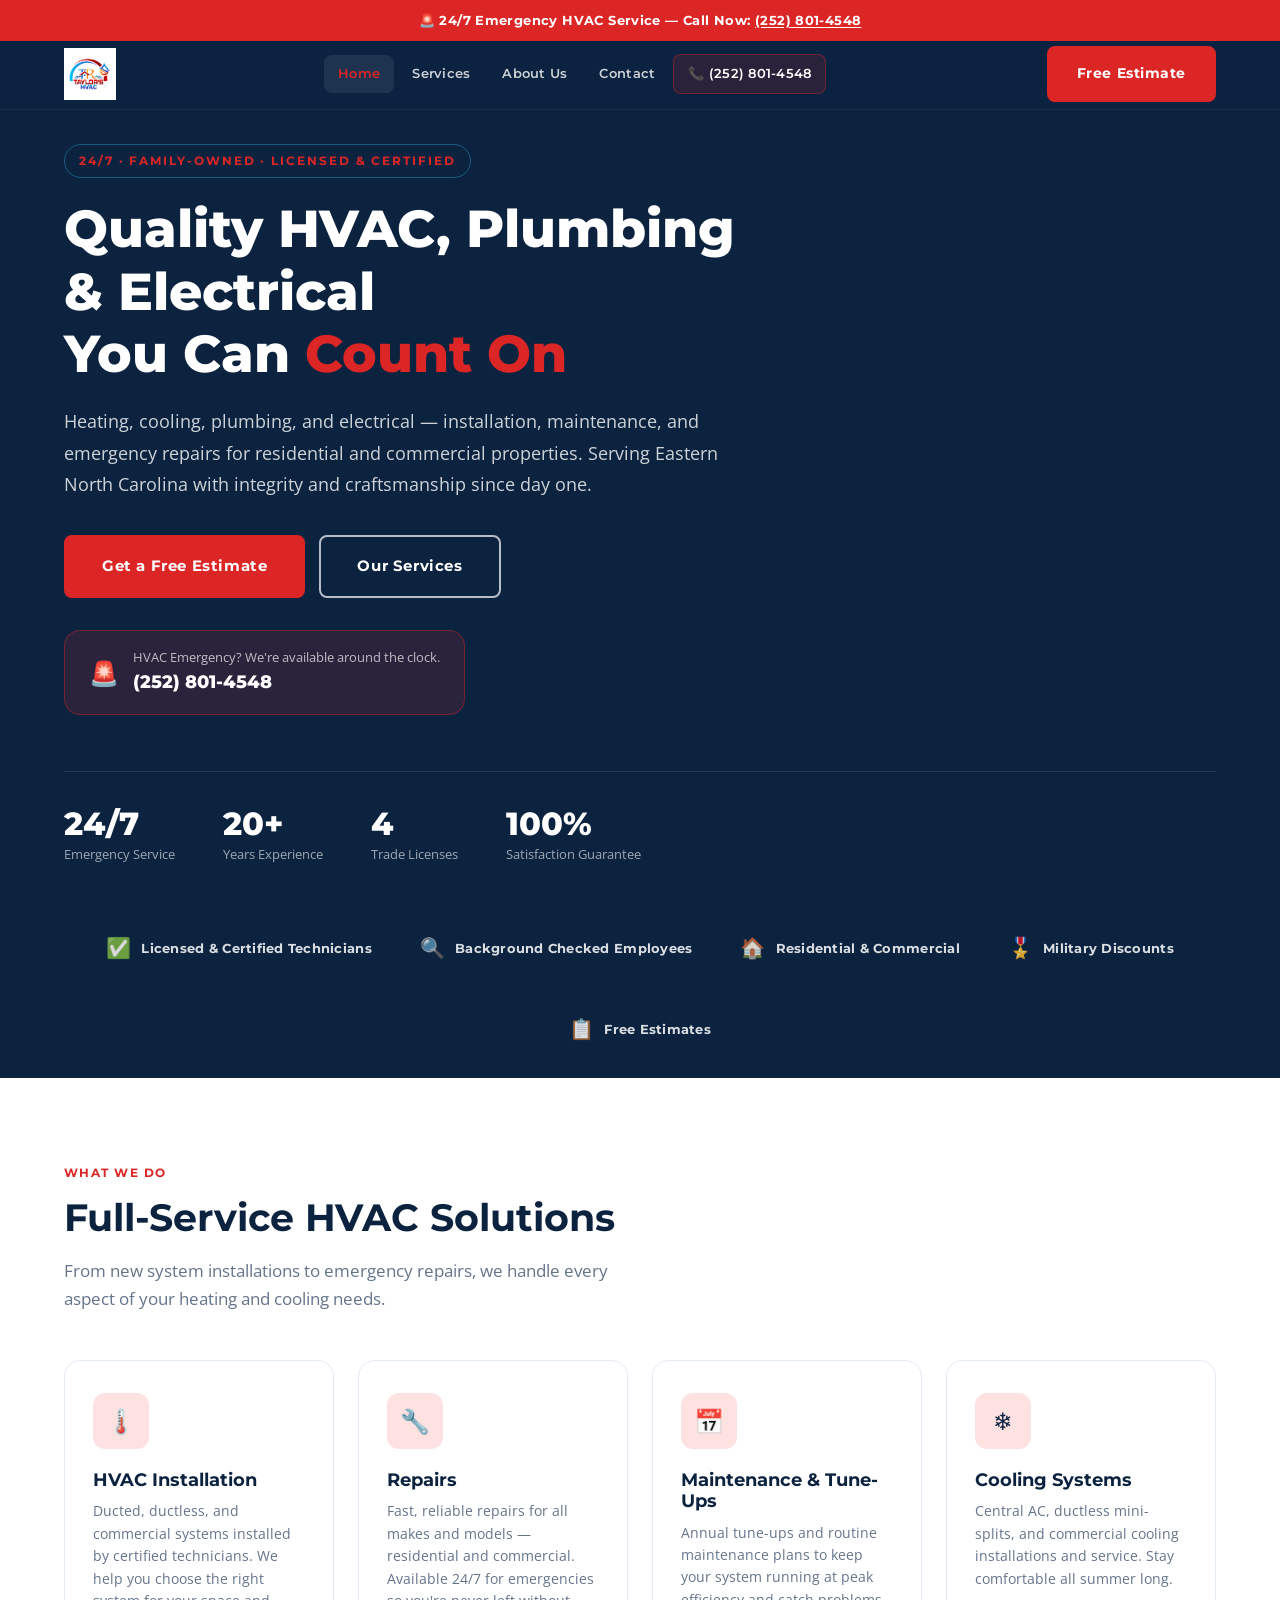
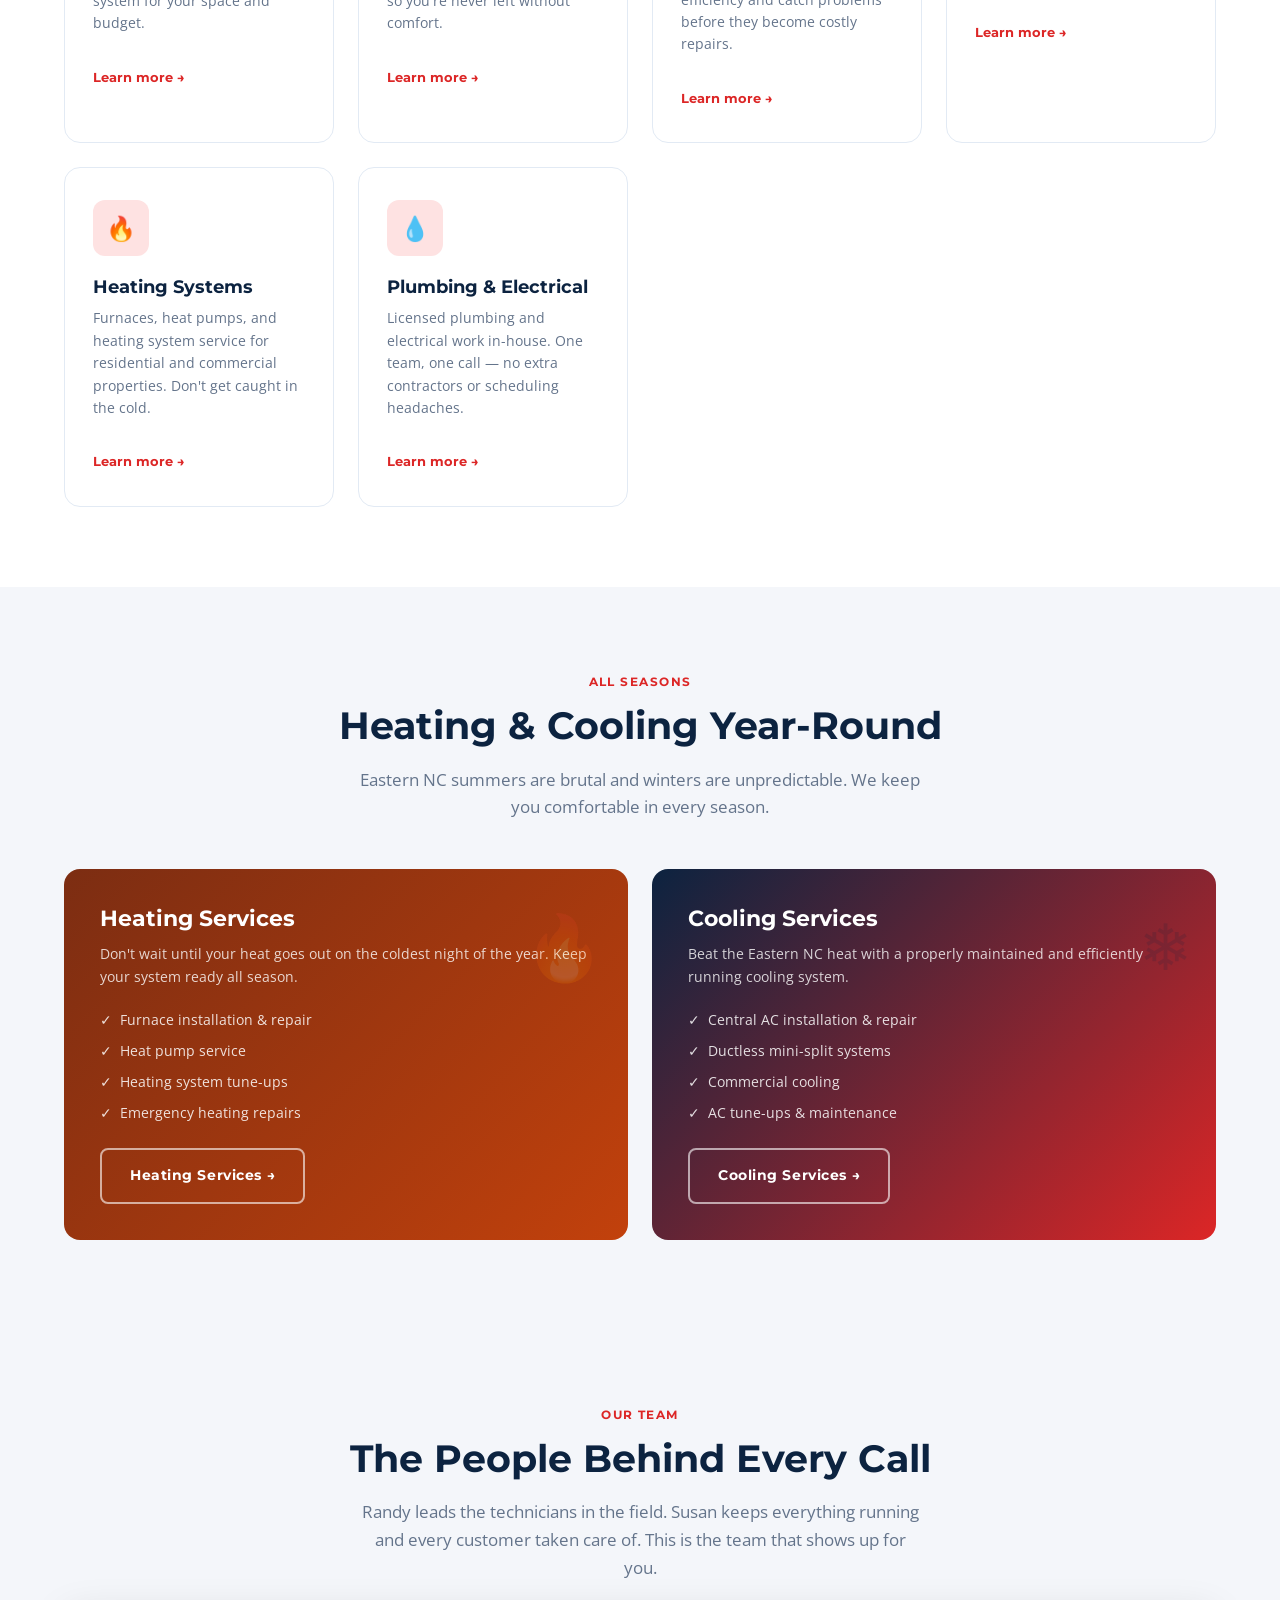
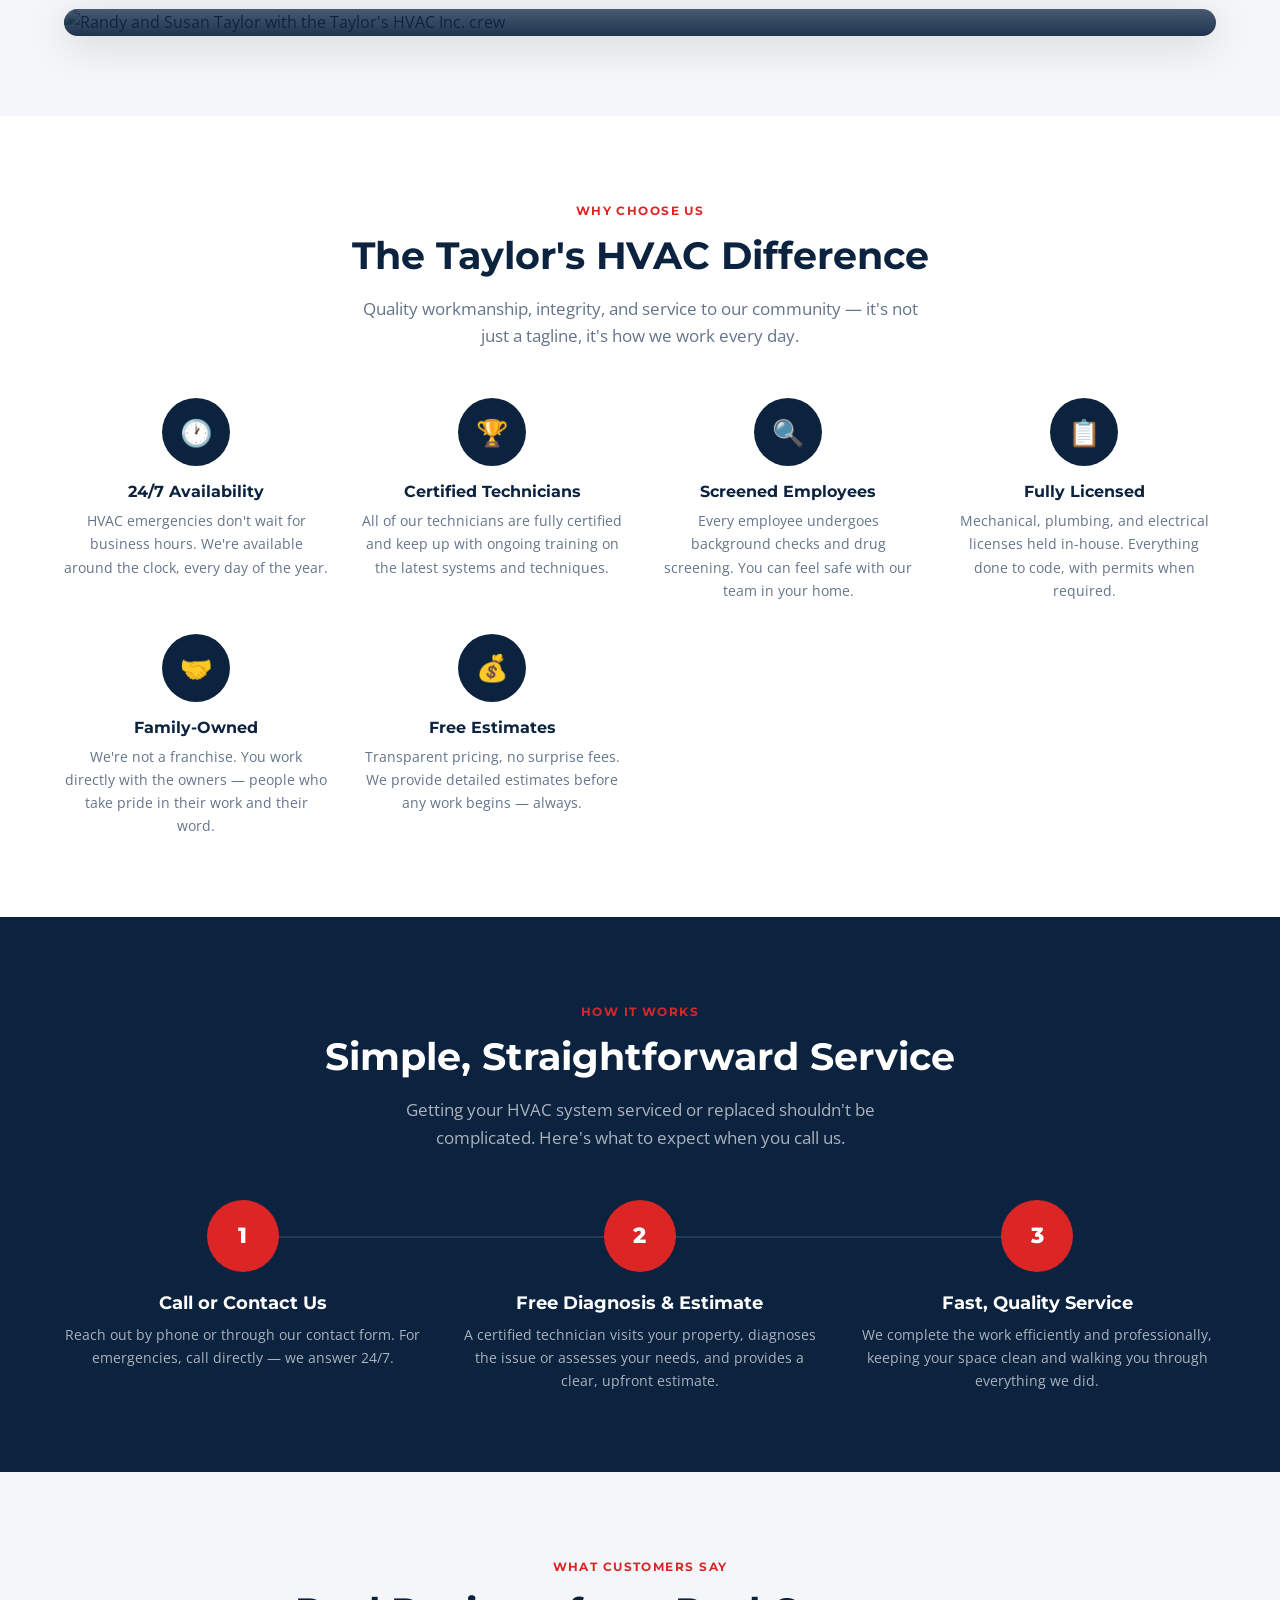
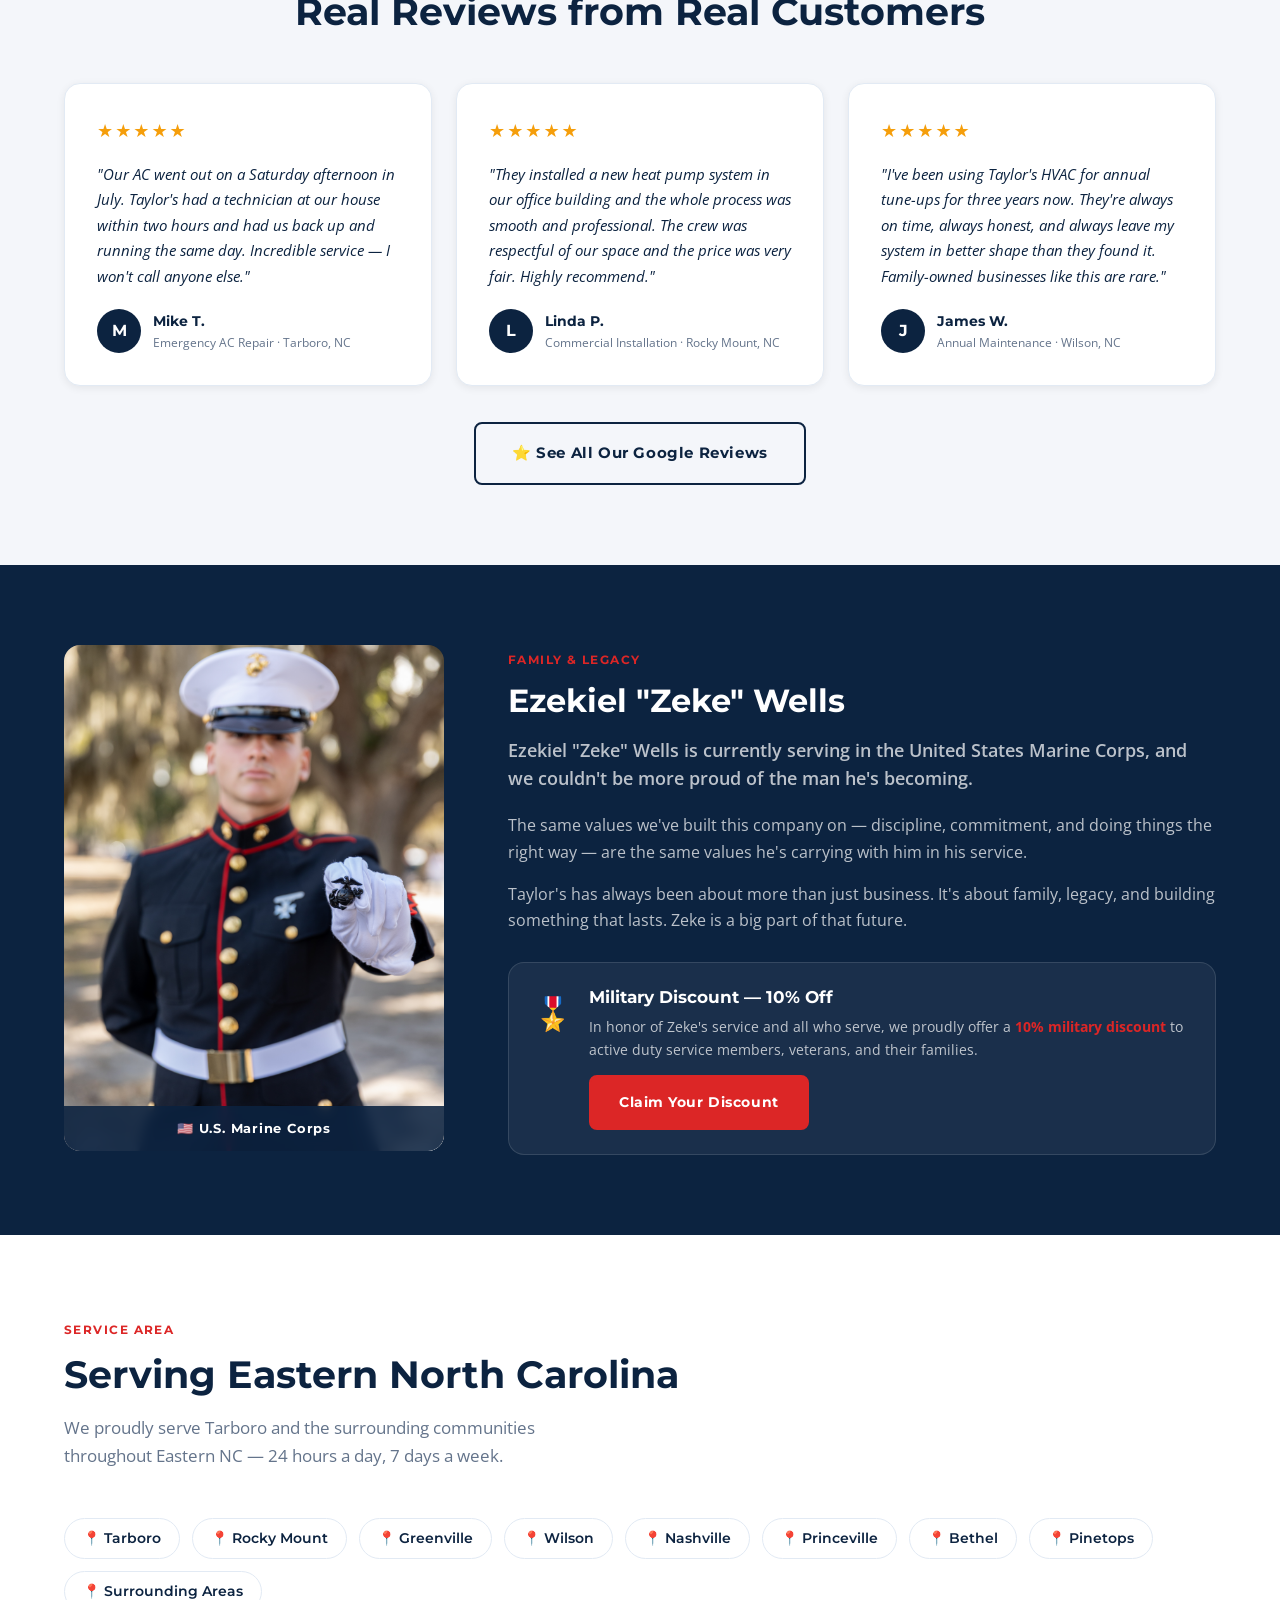
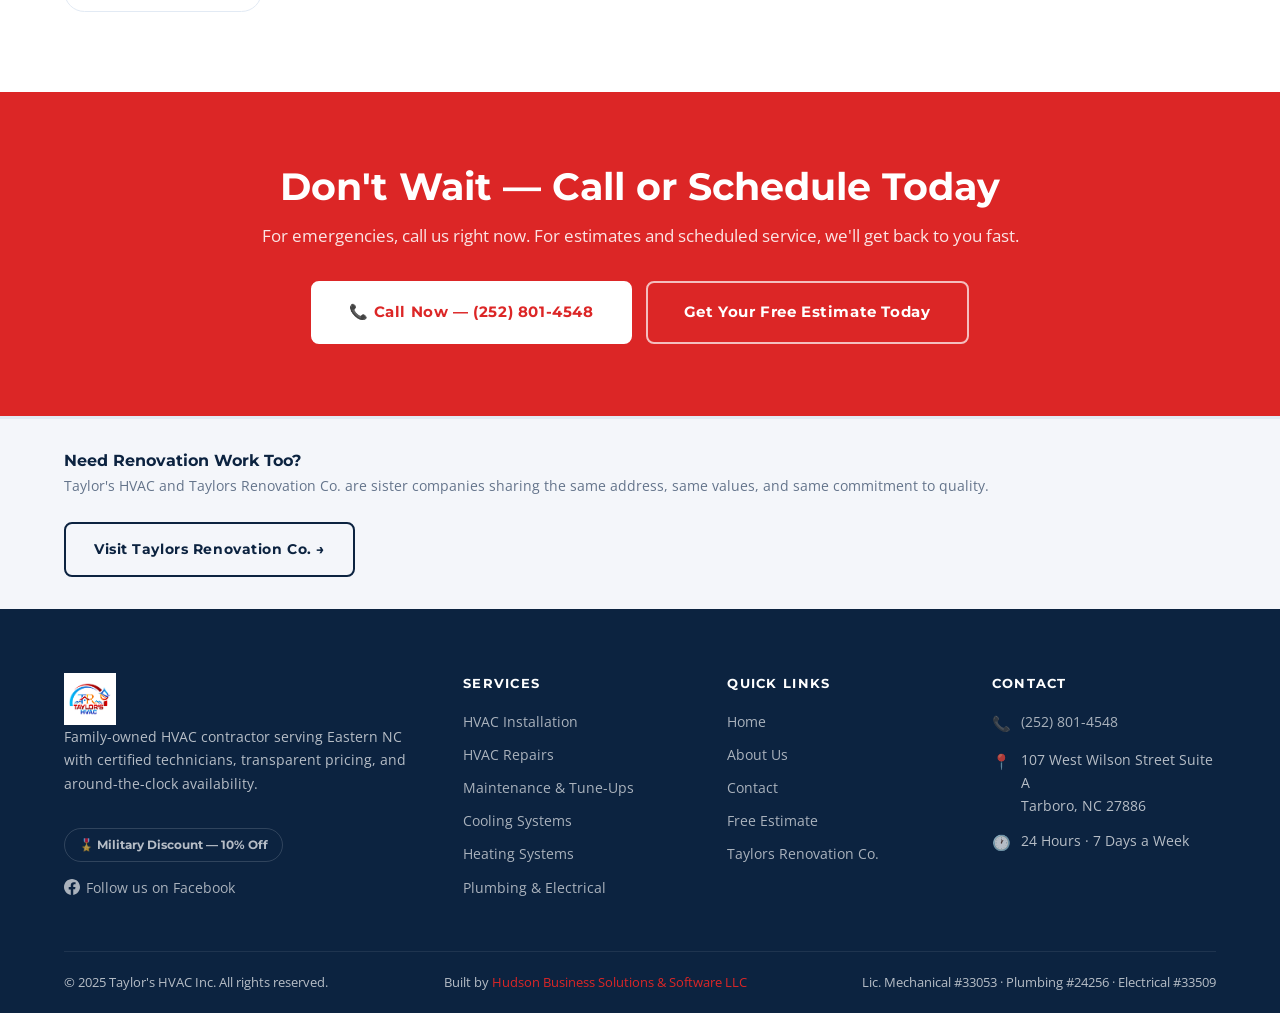
==== commit 7dc9d21f: "Add Facebook link to footer on all pages" ====
--- a/index.html
+++ b/index.html
@@ -8,6 +8,49 @@
   <link rel="stylesheet" href="css/styles.css" />
   <link rel="icon" type="image/jpeg" href="images/logo/logo.jpg" />
   <link rel="apple-touch-icon" href="images/logo/logo.jpg" />
+  <!-- Open Graph -->
+  <meta property="og:type" content="website" />
+  <meta property="og:url" content="https://www.taylorshvacinc.com/" />
+  <meta property="og:title" content="Taylor's HVAC Inc. | HVAC, Plumbing &amp; Electrical in Tarboro, NC" />
+  <meta property="og:description" content="Family-owned HVAC contractor serving Tarboro, NC 24/7. Installation, maintenance, and repair for residential and commercial heating and cooling systems. Licensed mechanical, plumbing, and electrical." />
+  <meta property="og:image" content="https://www.taylorshvacinc.com/images/logo/logo.jpg" />
+  <meta property="og:site_name" content="Taylor's HVAC Inc." />
+  <!-- Schema -->
+  <script type="application/ld+json">
+  {
+    "@context": "https://schema.org",
+    "@type": "HVACBusiness",
+    "name": "Taylor's HVAC Inc.",
+    "url": "https://www.taylorshvacinc.com",
+    "logo": "https://www.taylorshvacinc.com/images/logo/logo.jpg",
+    "telephone": "+12528014548",
+    "address": {
+      "@type": "PostalAddress",
+      "streetAddress": "107 West Wilson Street Suite A",
+      "addressLocality": "Tarboro",
+      "addressRegion": "NC",
+      "postalCode": "27886",
+      "addressCountry": "US"
+    },
+    "openingHoursSpecification": {
+      "@type": "OpeningHoursSpecification",
+      "dayOfWeek": ["Monday","Tuesday","Wednesday","Thursday","Friday","Saturday","Sunday"],
+      "opens": "00:00",
+      "closes": "23:59"
+    },
+    "areaServed": ["Tarboro","Rocky Mount","Greenville","Wilson","Nashville","Princeville","Bethel","Pinetops"],
+    "description": "Family-owned HVAC contractor serving Tarboro, NC 24/7. Installation, maintenance, and repair for residential and commercial heating, cooling, plumbing, and electrical systems.",
+    "priceRange": "$$"
+  }
+  </script>
+  <!-- Google Analytics -->
+  <script async src="https://www.googletagmanager.com/gtag/js?id=G-0GMXBSP310"></script>
+  <script>
+    window.dataLayer = window.dataLayer || [];
+    function gtag(){dataLayer.push(arguments);}
+    gtag('js', new Date());
+    gtag('config', 'G-0GMXBSP310');
+  </script>
 </head>
 <body>
 
@@ -410,6 +453,12 @@
           <img src="images/logo/logo.jpg" alt="Taylor's HVAC Inc." class="nav-logo-img">
           <p>Family-owned HVAC contractor serving Eastern NC with certified technicians, transparent pricing, and around-the-clock availability.</p>
           <div class="military-badge">🎖️ Military Discount — 10% Off</div>
+          <div style="margin-top:14px;">
+            <a href="https://www.facebook.com/TaylorsHvacNHomeRepair/" target="_blank" rel="noopener" style="color:rgba(255,255,255,0.65); font-size:14px; text-decoration:none; display:inline-flex; align-items:center; gap:6px;">
+              <svg xmlns="http://www.w3.org/2000/svg" width="16" height="16" viewBox="0 0 24 24" fill="currentColor"><path d="M24 12.073C24 5.405 18.627 0 12 0S0 5.405 0 12.073C0 18.1 4.388 23.094 10.125 24v-8.437H7.078v-3.49h3.047V9.41c0-3.025 1.791-4.697 4.533-4.697 1.312 0 2.686.236 2.686.236v2.97h-1.513c-1.491 0-1.956.93-1.956 1.886v2.267h3.328l-.532 3.49h-2.796V24C19.612 23.094 24 18.1 24 12.073z"/></svg>
+              Follow us on Facebook
+            </a>
+          </div>
         </div>
         <div>
           <div class="footer-heading">Services</div>
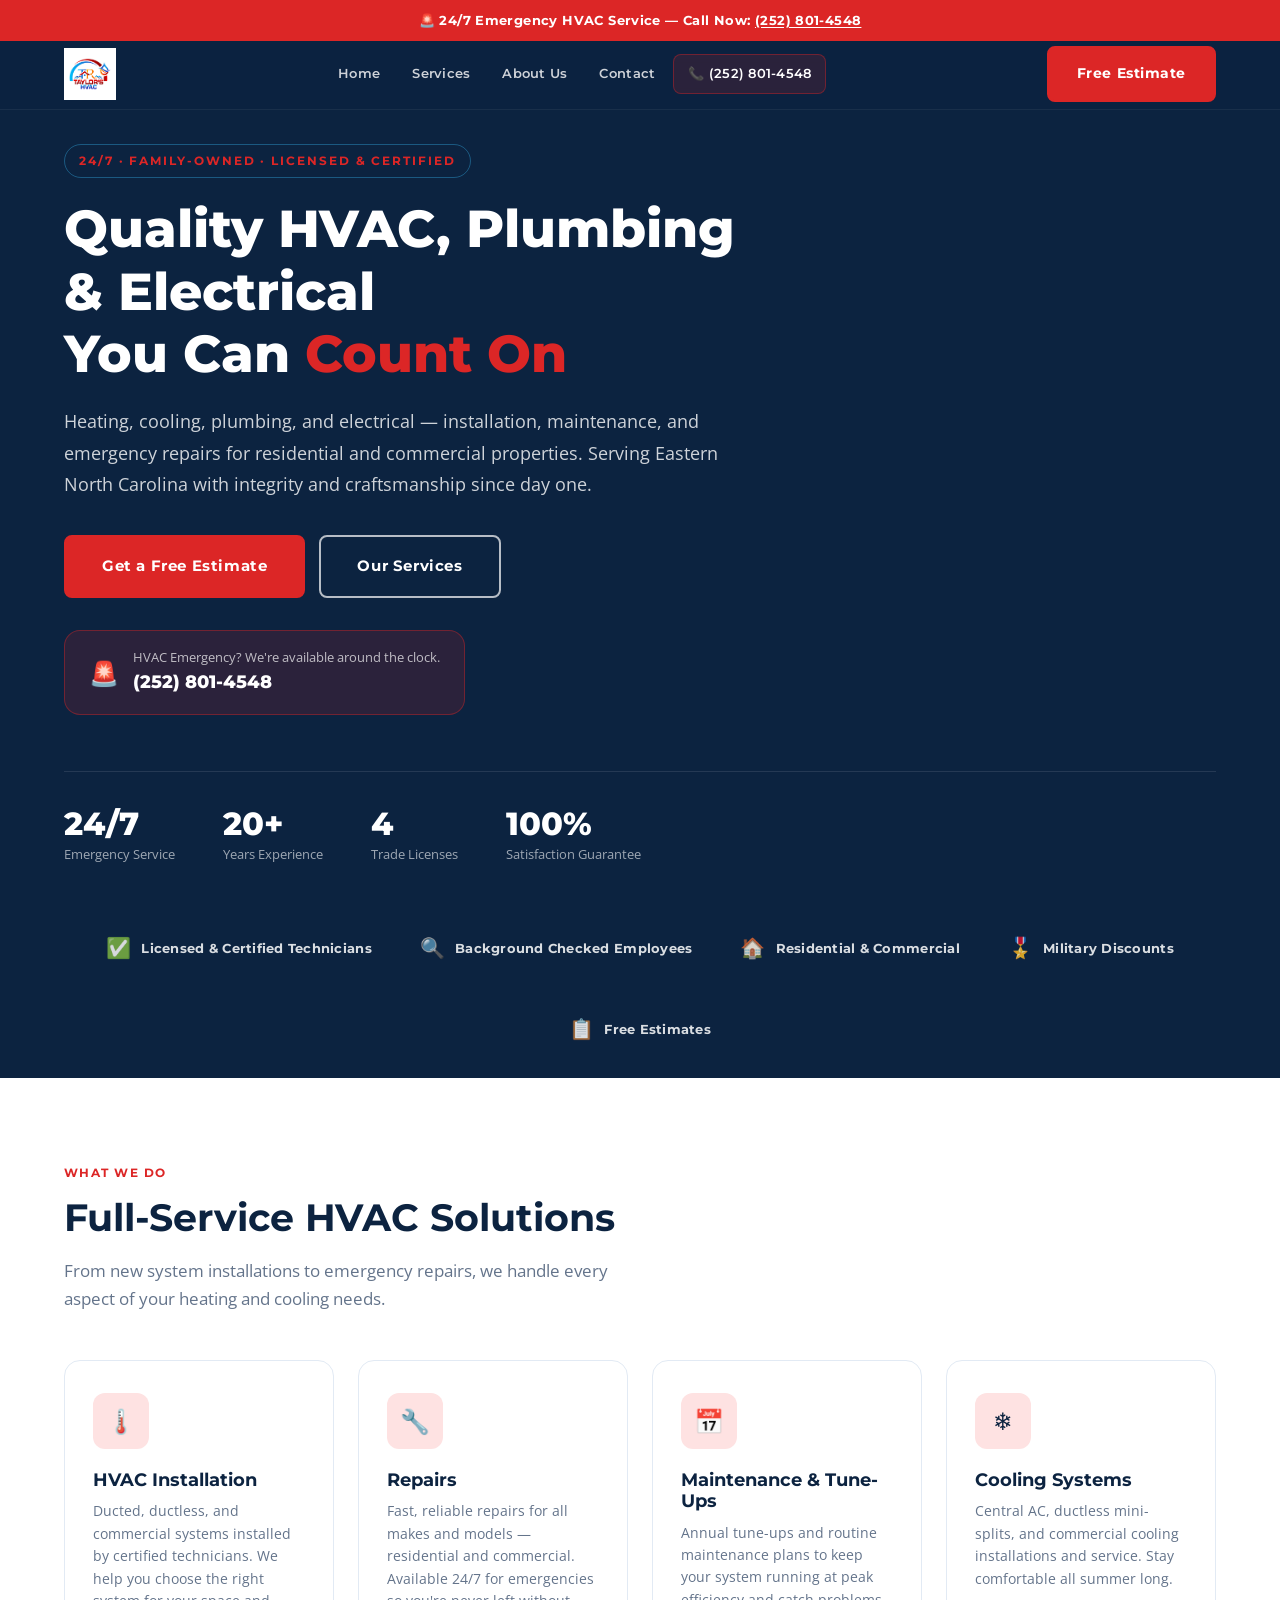
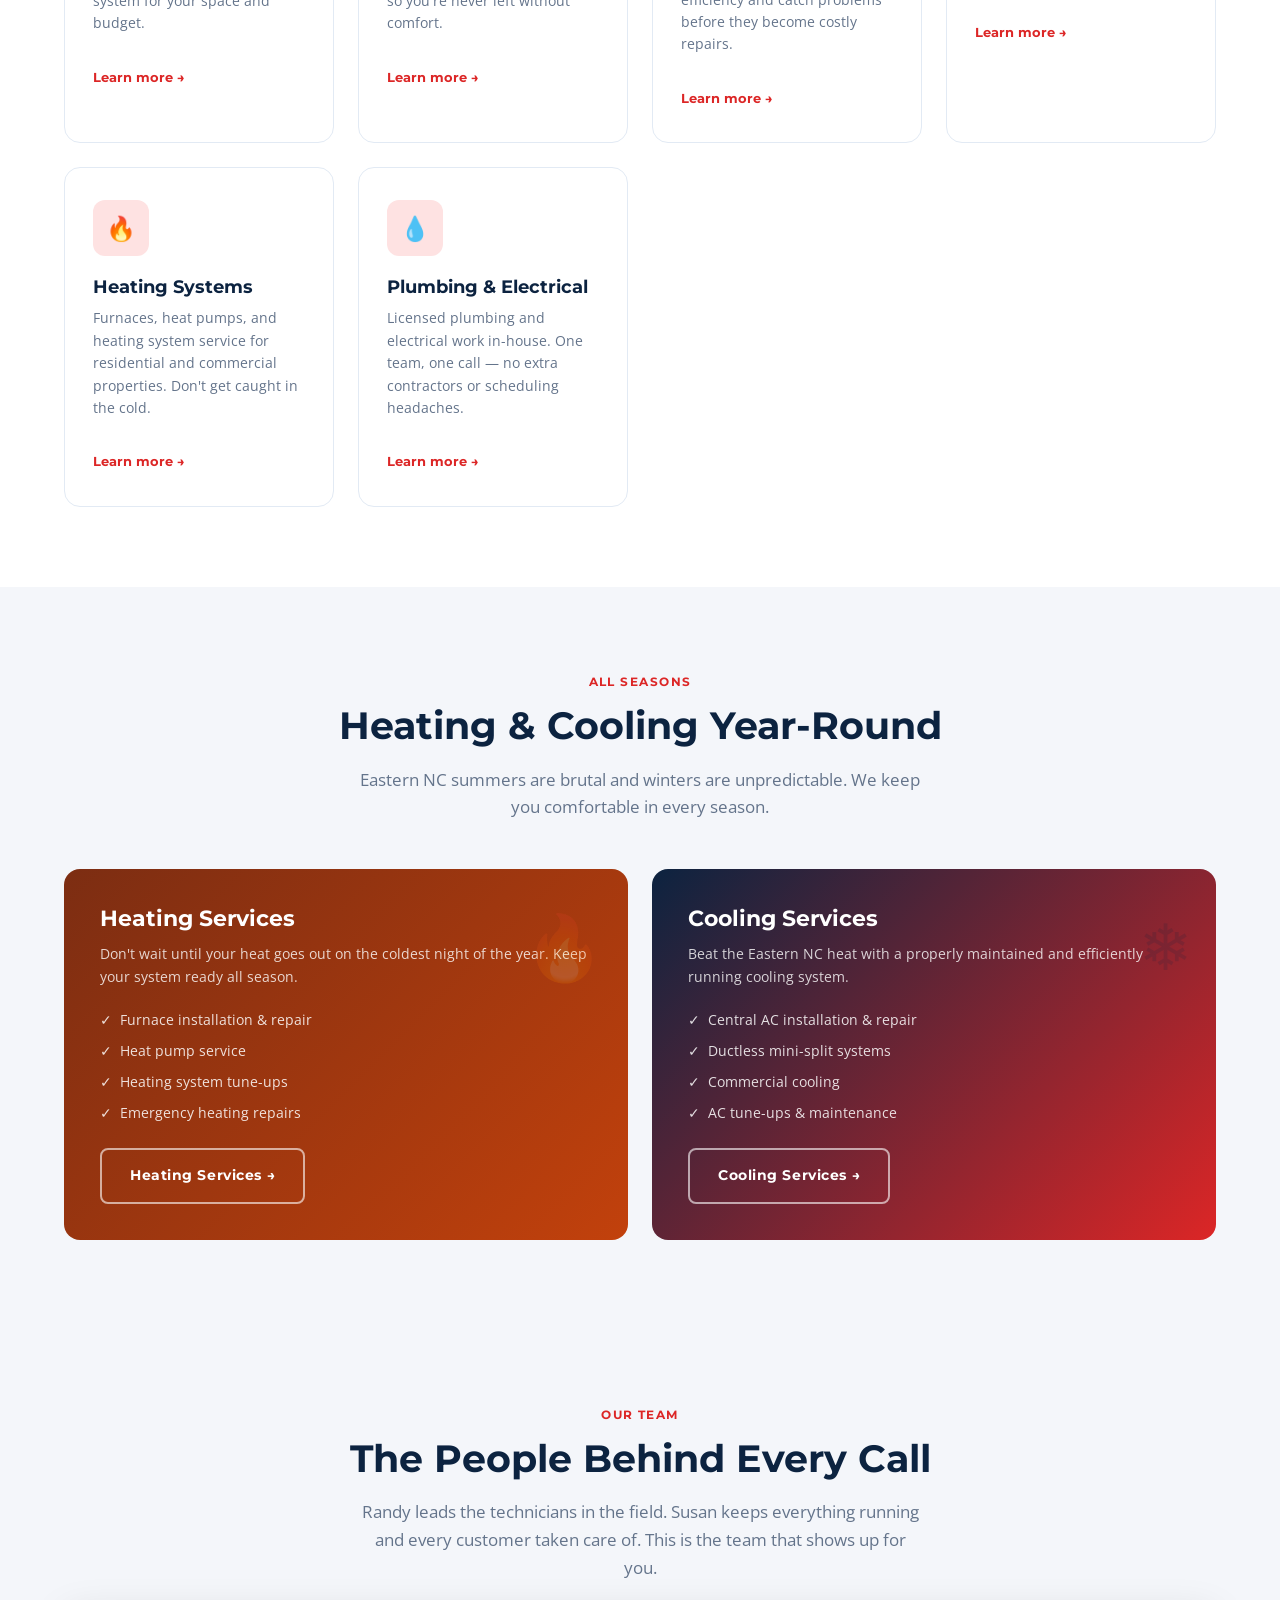
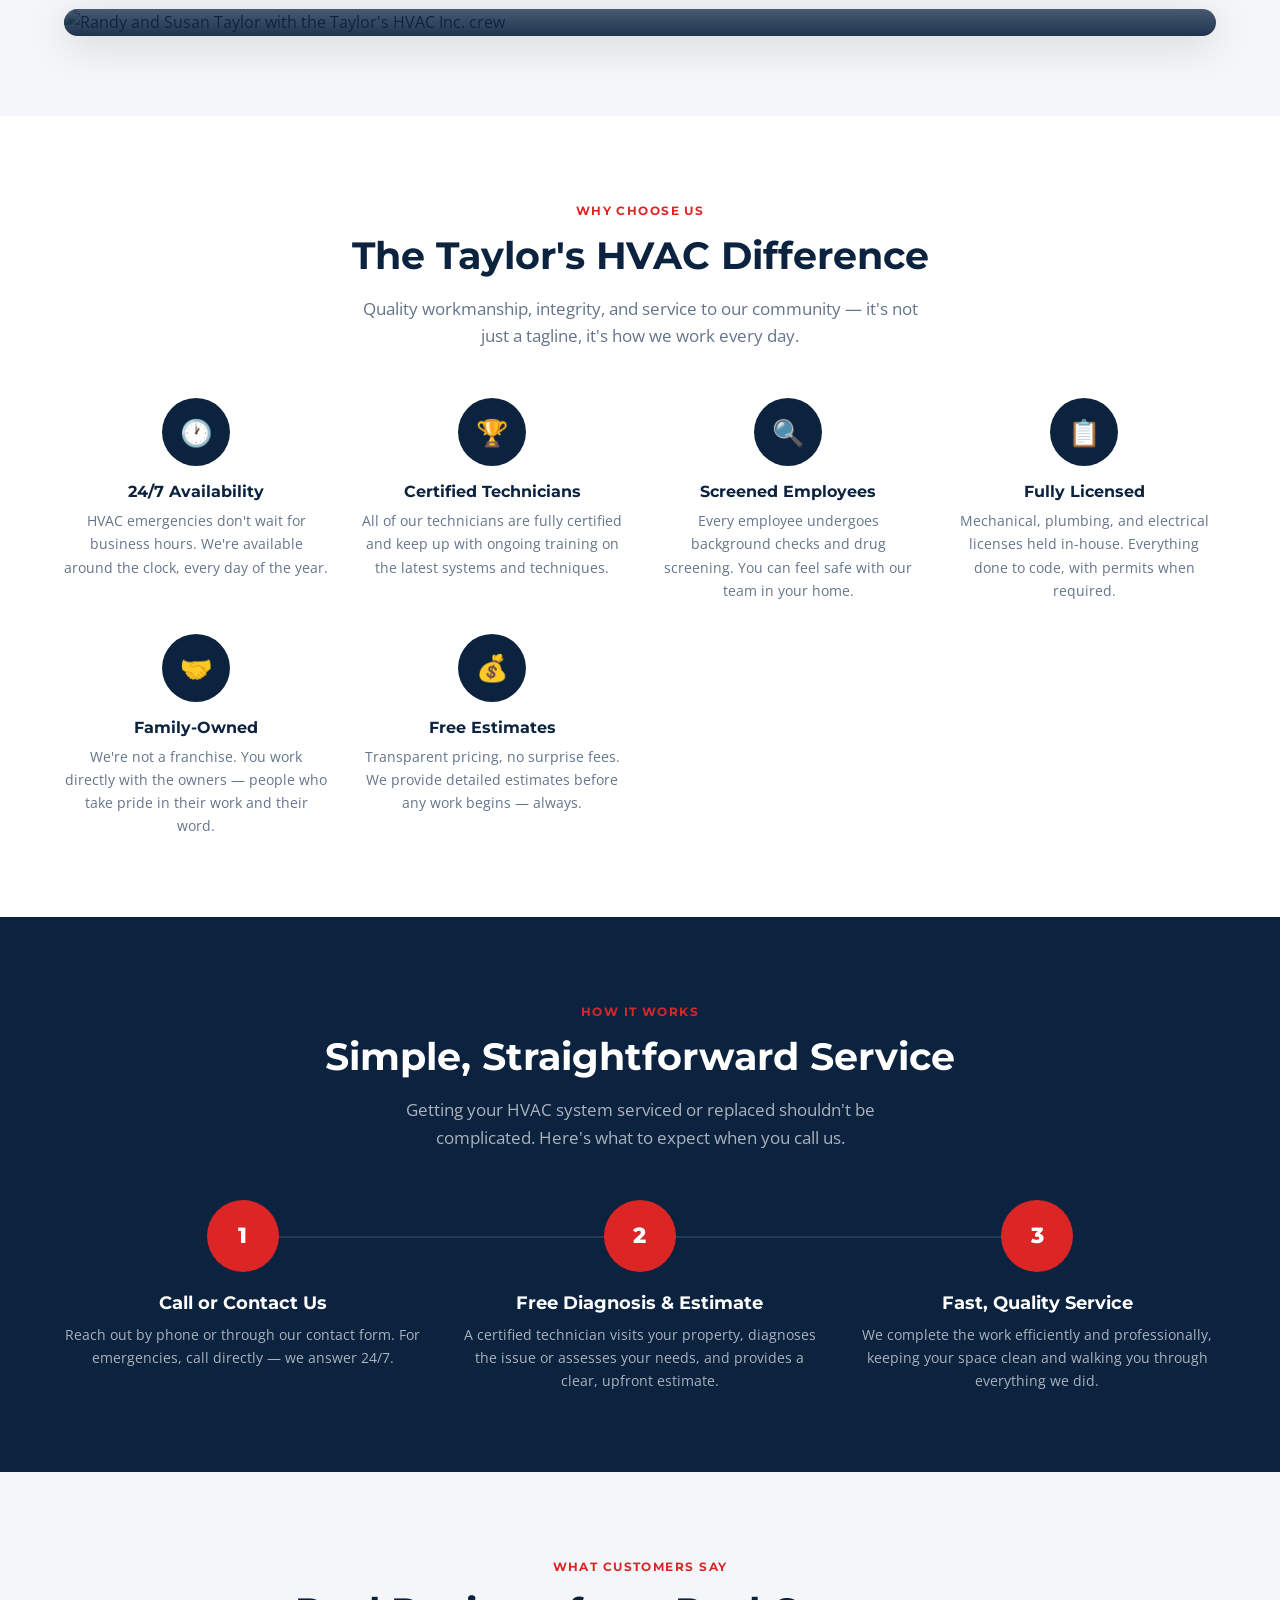
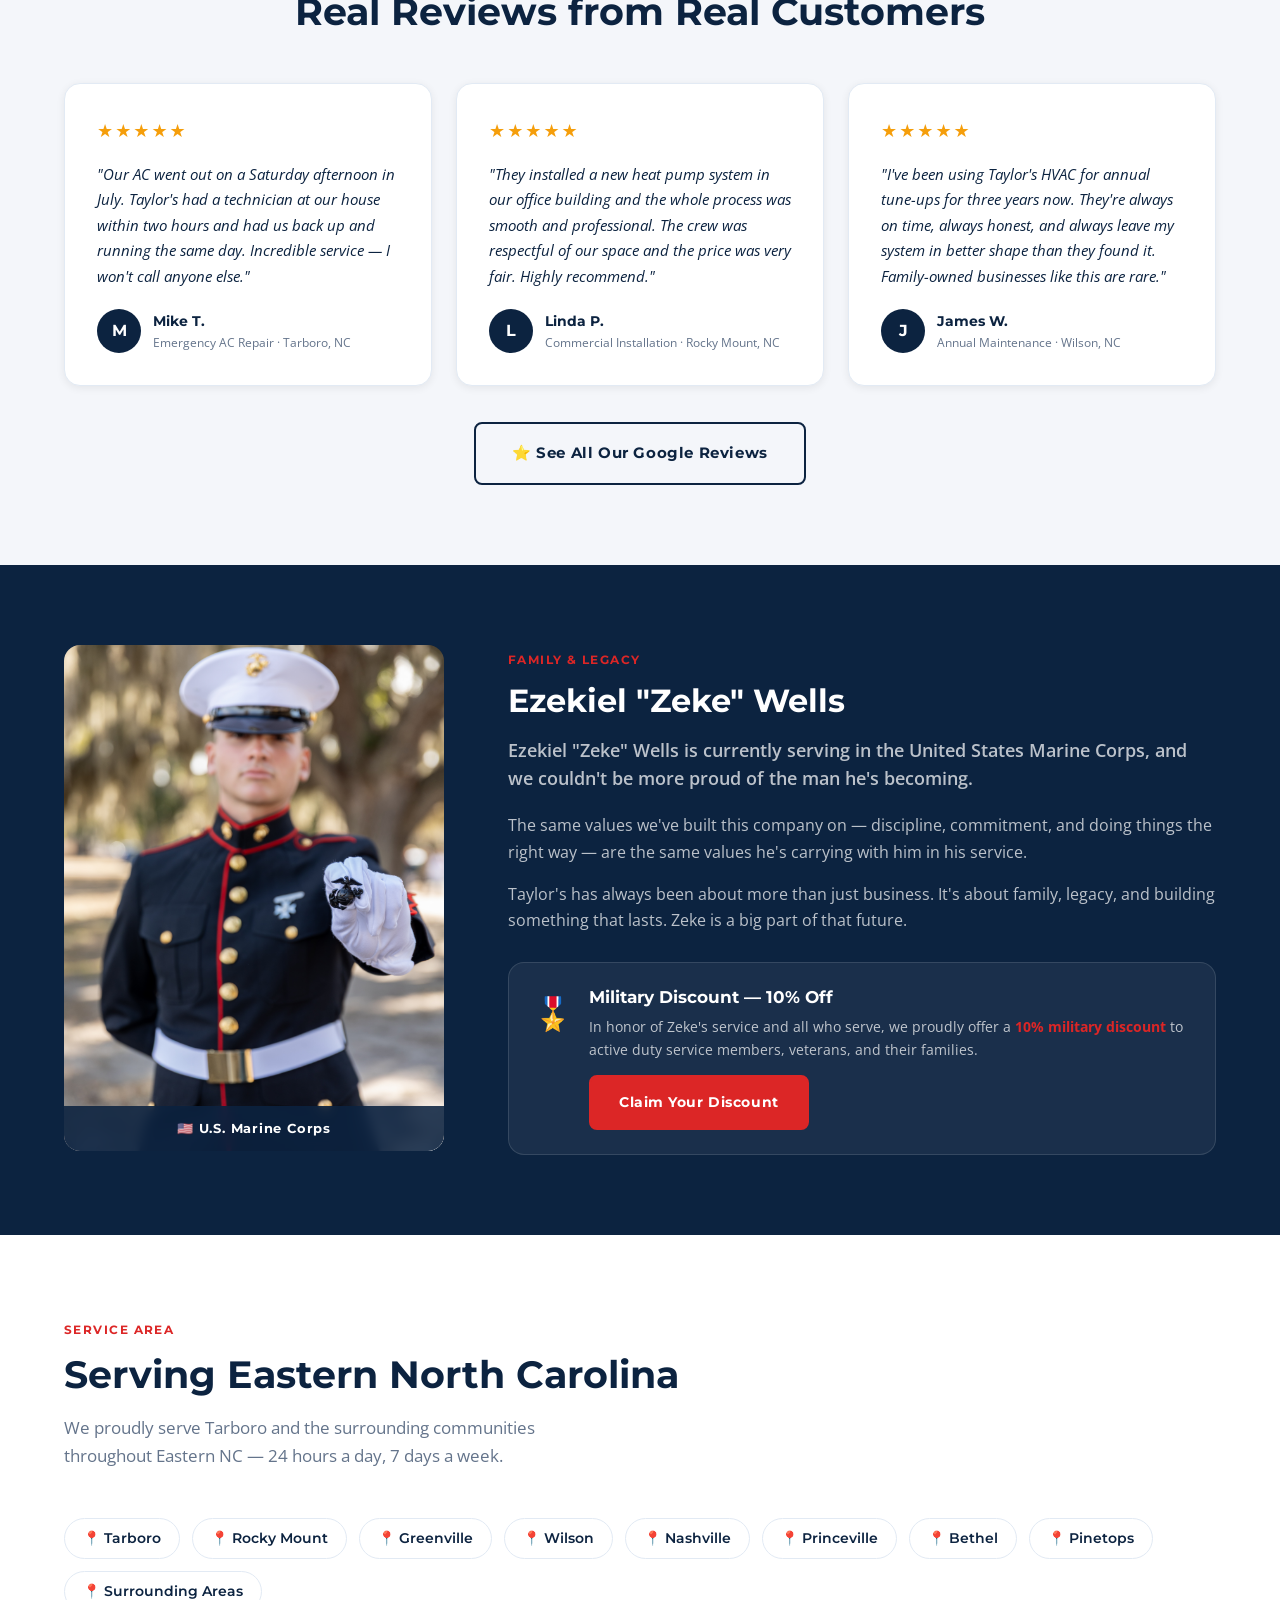
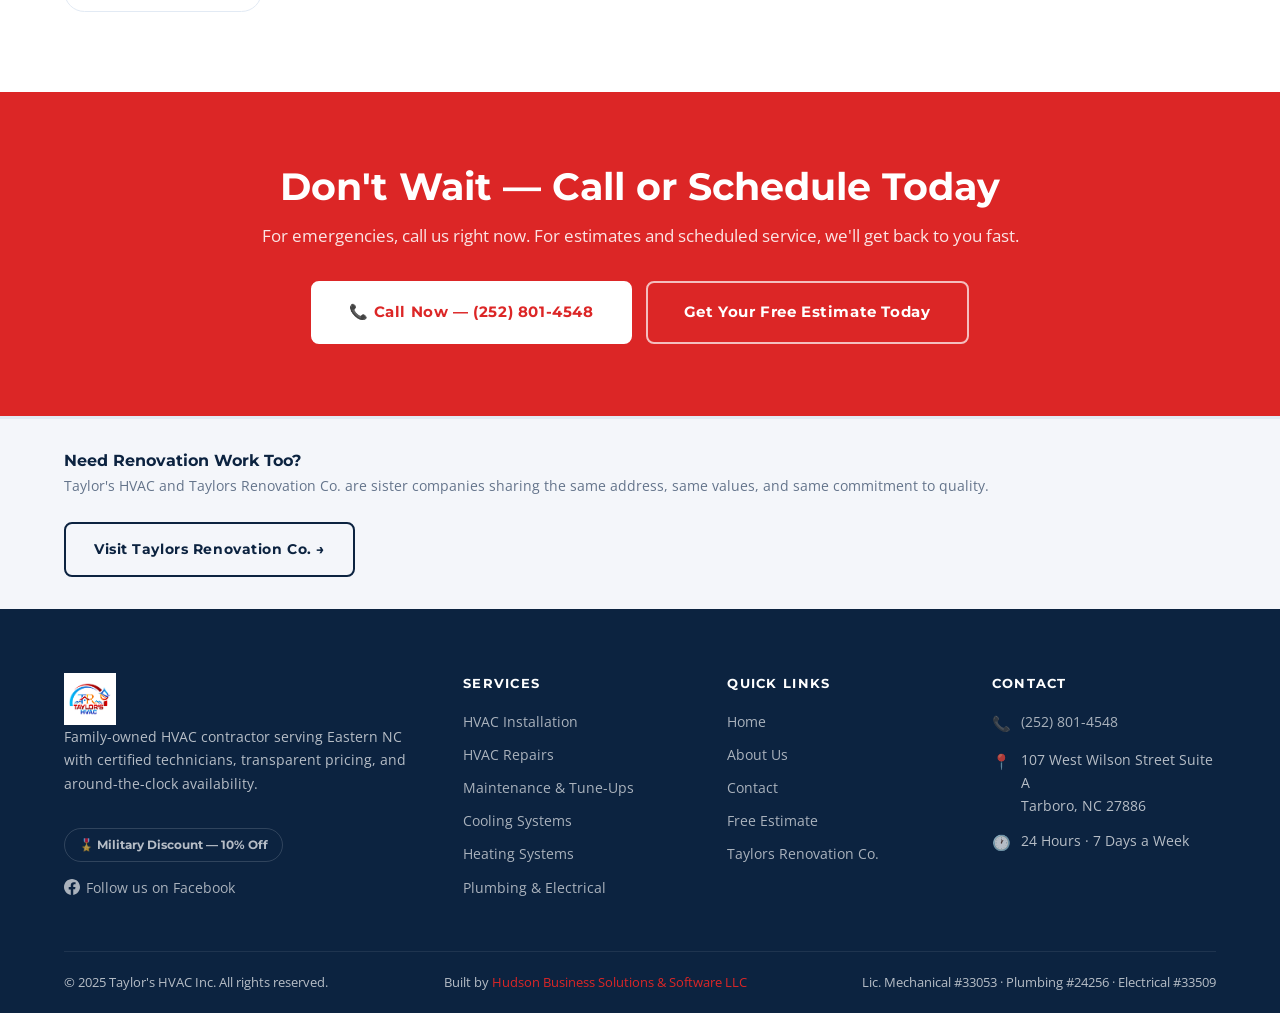
==== commit 067b7dbb: "Switch to clean (extensionless) URLs - Convert all internal links to root-relative clean URLs (/serv" ====
--- a/index.html
+++ b/index.html
@@ -63,17 +63,17 @@
   <header class="site-header">
     <div class="container">
       <nav class="nav">
-        <a href="index.html" class="nav-logo">
+        <a href="/" class="nav-logo">
           <img src="images/logo/logo.jpg" alt="Taylor's HVAC Inc." class="nav-logo-img">
         </a>
         <div class="nav-links">
-          <a href="index.html">Home</a>
-          <a href="services.html">Services</a>
-          <a href="about.html">About Us</a>
-          <a href="contact.html">Contact</a>
+          <a href="/">Home</a>
+          <a href="/services">Services</a>
+          <a href="/about">About Us</a>
+          <a href="/contact">Contact</a>
           <a href="tel:2528014548" class="nav-phone">📞 (252) 801-4548</a>
         </div>
-        <a href="contact.html" class="btn btn-primary nav-cta">Free Estimate</a>
+        <a href="/contact" class="btn btn-primary nav-cta">Free Estimate</a>
         <button class="nav-toggle" id="nav-toggle" aria-label="Toggle menu" aria-expanded="false">
           <span></span><span></span><span></span>
         </button>
@@ -83,12 +83,12 @@
 
   <!-- Mobile Menu -->
   <div class="mobile-menu" id="mobile-menu">
-    <a href="index.html">Home</a>
-    <a href="services.html">Services</a>
-    <a href="about.html">About Us</a>
-    <a href="contact.html">Contact</a>
+    <a href="/">Home</a>
+    <a href="/services">Services</a>
+    <a href="/about">About Us</a>
+    <a href="/contact">Contact</a>
     <a href="tel:2528014548">📞 (252) 801-4548</a>
-    <a href="contact.html" class="btn btn-primary">Get a Free Estimate</a>
+    <a href="/contact" class="btn btn-primary">Get a Free Estimate</a>
   </div>
 
   <!-- ── Hero ── -->
@@ -101,8 +101,8 @@
         <h1>Quality HVAC, Plumbing &amp; Electrical<br>You Can <span>Count On</span></h1>
         <p class="hero-sub">Heating, cooling, plumbing, and electrical — installation, maintenance, and emergency repairs for residential and commercial properties. Serving Eastern North Carolina with integrity and craftsmanship since day one.</p>
         <div class="hero-actions">
-          <a href="contact.html" class="btn btn-primary btn-lg">Get a Free Estimate</a>
-          <a href="services.html" class="btn btn-outline btn-lg">Our Services</a>
+          <a href="/contact" class="btn btn-primary btn-lg">Get a Free Estimate</a>
+          <a href="/services" class="btn btn-outline btn-lg">Our Services</a>
         </div>
         <div class="hero-emergency">
           <div class="hero-emergency-icon">🚨</div>
@@ -159,37 +159,37 @@
           <div class="service-icon">🌡️</div>
           <h3>HVAC Installation</h3>
           <p>Ducted, ductless, and commercial systems installed by certified technicians. We help you choose the right system for your space and budget.</p>
-          <a href="services.html#installation" class="learn-more">Learn more →</a>
+          <a href="/services#installation" class="learn-more">Learn more →</a>
         </div>
         <div class="service-card">
           <div class="service-icon">🔧</div>
           <h3>Repairs</h3>
           <p>Fast, reliable repairs for all makes and models — residential and commercial. Available 24/7 for emergencies so you're never left without comfort.</p>
-          <a href="services.html#repairs" class="learn-more">Learn more →</a>
+          <a href="/services#repairs" class="learn-more">Learn more →</a>
         </div>
         <div class="service-card">
           <div class="service-icon">📅</div>
           <h3>Maintenance &amp; Tune-Ups</h3>
           <p>Annual tune-ups and routine maintenance plans to keep your system running at peak efficiency and catch problems before they become costly repairs.</p>
-          <a href="services.html#maintenance" class="learn-more">Learn more →</a>
+          <a href="/services#maintenance" class="learn-more">Learn more →</a>
         </div>
         <div class="service-card">
           <div class="service-icon">❄️</div>
           <h3>Cooling Systems</h3>
           <p>Central AC, ductless mini-splits, and commercial cooling installations and service. Stay comfortable all summer long.</p>
-          <a href="services.html#cooling" class="learn-more">Learn more →</a>
+          <a href="/services#cooling" class="learn-more">Learn more →</a>
         </div>
         <div class="service-card">
           <div class="service-icon">🔥</div>
           <h3>Heating Systems</h3>
           <p>Furnaces, heat pumps, and heating system service for residential and commercial properties. Don't get caught in the cold.</p>
-          <a href="services.html#heating" class="learn-more">Learn more →</a>
+          <a href="/services#heating" class="learn-more">Learn more →</a>
         </div>
         <div class="service-card">
           <div class="service-icon">💧</div>
           <h3>Plumbing &amp; Electrical</h3>
           <p>Licensed plumbing and electrical work in-house. One team, one call — no extra contractors or scheduling headaches.</p>
-          <a href="services.html#plumbing" class="learn-more">Learn more →</a>
+          <a href="/services#plumbing" class="learn-more">Learn more →</a>
         </div>
       </div>
     </div>
@@ -214,7 +214,7 @@
             <li>Heating system tune-ups</li>
             <li>Emergency heating repairs</li>
           </ul>
-          <a href="services.html#heating" class="btn btn-outline">Heating Services →</a>
+          <a href="/services#heating" class="btn btn-outline">Heating Services →</a>
         </div>
         <div class="seasonal-card cooling">
           <div class="seasonal-icon">❄️</div>
@@ -226,7 +226,7 @@
             <li>Commercial cooling</li>
             <li>AC tune-ups &amp; maintenance</li>
           </ul>
-          <a href="services.html#cooling" class="btn btn-outline">Cooling Services →</a>
+          <a href="/services#cooling" class="btn btn-outline">Cooling Services →</a>
         </div>
       </div>
     </div>
@@ -390,7 +390,7 @@
             <div>
               <h4>Military Discount — 10% Off</h4>
               <p>In honor of Zeke's service and all who serve, we proudly offer a <strong>10% military discount</strong> to active duty service members, veterans, and their families.</p>
-              <a href="contact.html" class="btn btn-primary" style="margin-top:14px;">Claim Your Discount</a>
+              <a href="/contact" class="btn btn-primary" style="margin-top:14px;">Claim Your Discount</a>
             </div>
           </div>
         </div>
@@ -427,7 +427,7 @@
       <p>For emergencies, call us right now. For estimates and scheduled service, we'll get back to you fast.</p>
       <div class="cta-actions">
         <a href="tel:2528014548" class="btn btn-white btn-lg">📞 Call Now — (252) 801-4548</a>
-        <a href="contact.html" class="btn btn-outline btn-lg">Get Your Free Estimate Today</a>
+        <a href="/contact" class="btn btn-outline btn-lg">Get Your Free Estimate Today</a>
       </div>
     </div>
   </section>
@@ -463,21 +463,21 @@
         <div>
           <div class="footer-heading">Services</div>
           <div class="footer-links">
-            <a href="services.html#installation">HVAC Installation</a>
-            <a href="services.html#repairs">HVAC Repairs</a>
-            <a href="services.html#maintenance">Maintenance &amp; Tune-Ups</a>
-            <a href="services.html#cooling">Cooling Systems</a>
-            <a href="services.html#heating">Heating Systems</a>
-            <a href="services.html#plumbing">Plumbing &amp; Electrical</a>
+            <a href="/services#installation">HVAC Installation</a>
+            <a href="/services#repairs">HVAC Repairs</a>
+            <a href="/services#maintenance">Maintenance &amp; Tune-Ups</a>
+            <a href="/services#cooling">Cooling Systems</a>
+            <a href="/services#heating">Heating Systems</a>
+            <a href="/services#plumbing">Plumbing &amp; Electrical</a>
           </div>
         </div>
         <div>
           <div class="footer-heading">Quick Links</div>
           <div class="footer-links">
-            <a href="index.html">Home</a>
-            <a href="about.html">About Us</a>
-            <a href="contact.html">Contact</a>
-            <a href="contact.html">Free Estimate</a>
+            <a href="/">Home</a>
+            <a href="/about">About Us</a>
+            <a href="/contact">Contact</a>
+            <a href="/contact">Free Estimate</a>
             <a href="https://www.taylorsrenovationco.com" target="_blank" rel="noopener">Taylors Renovation Co.</a>
           </div>
         </div>
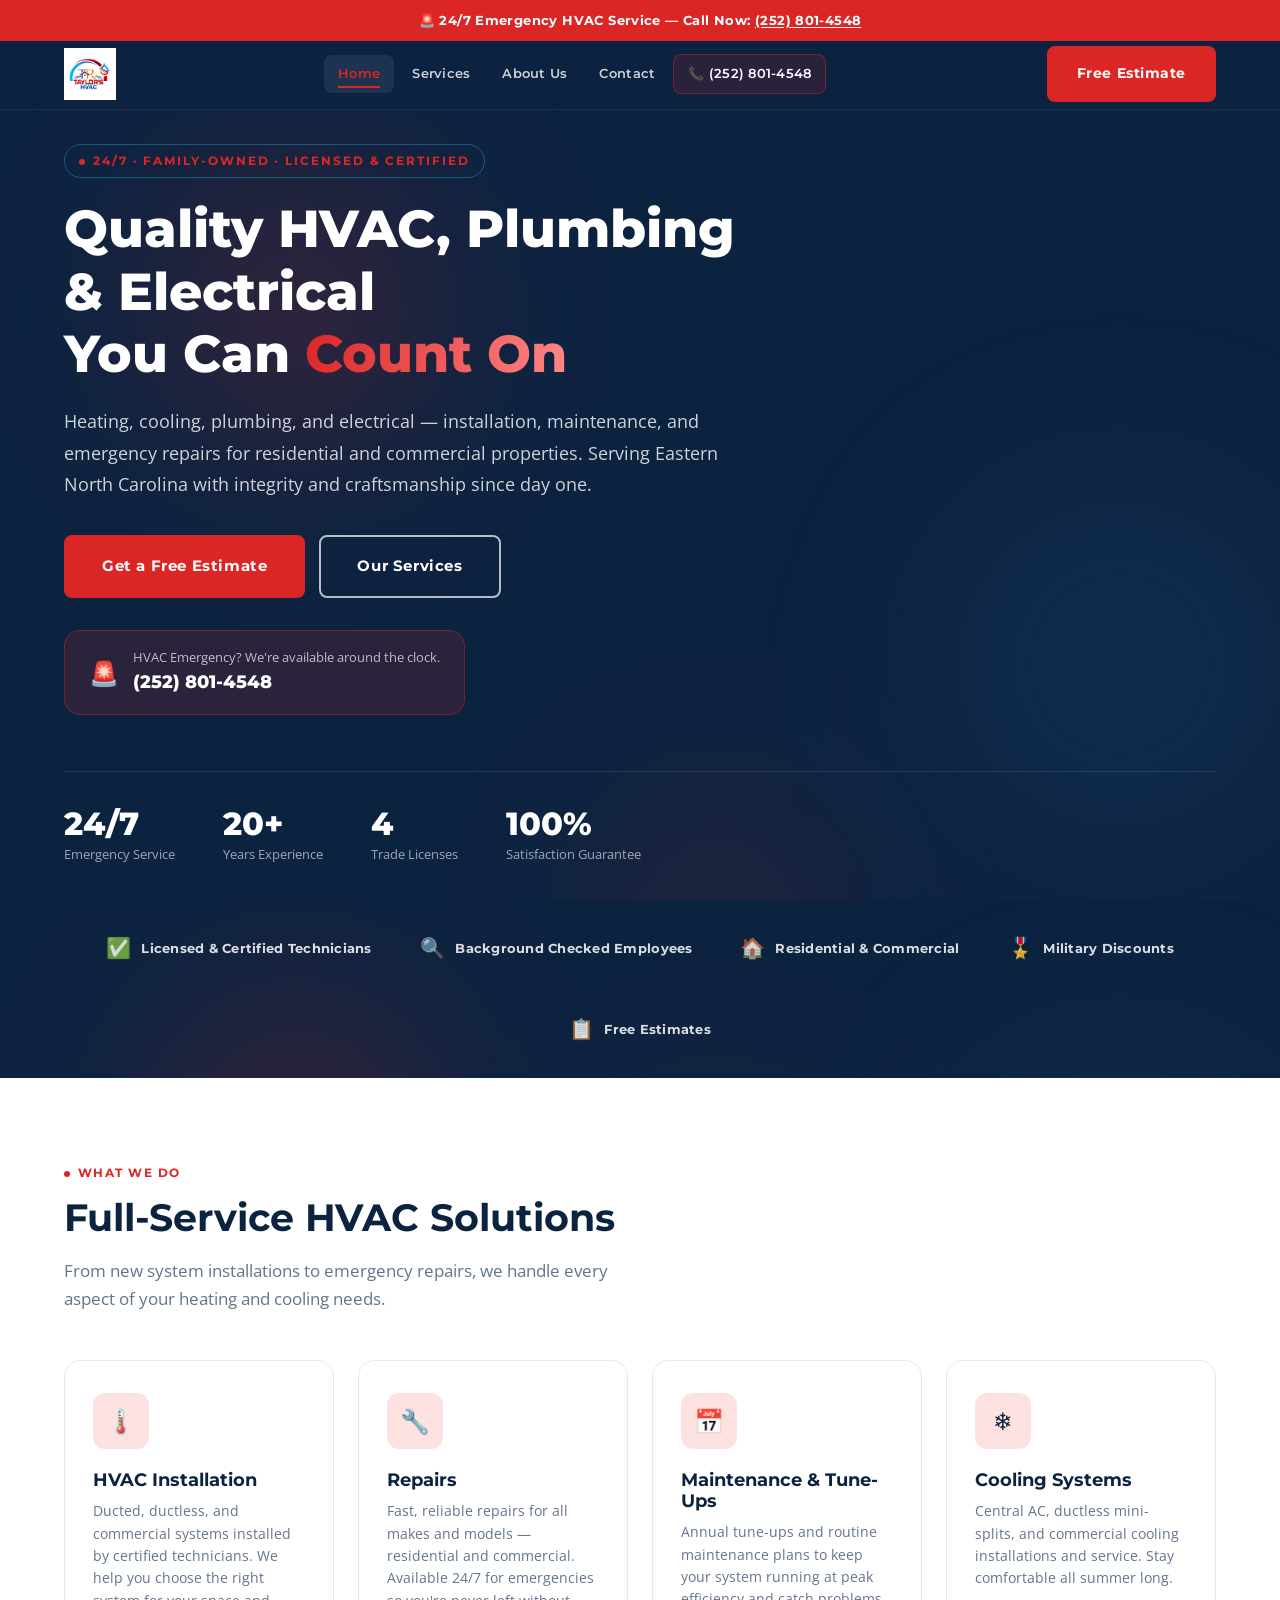
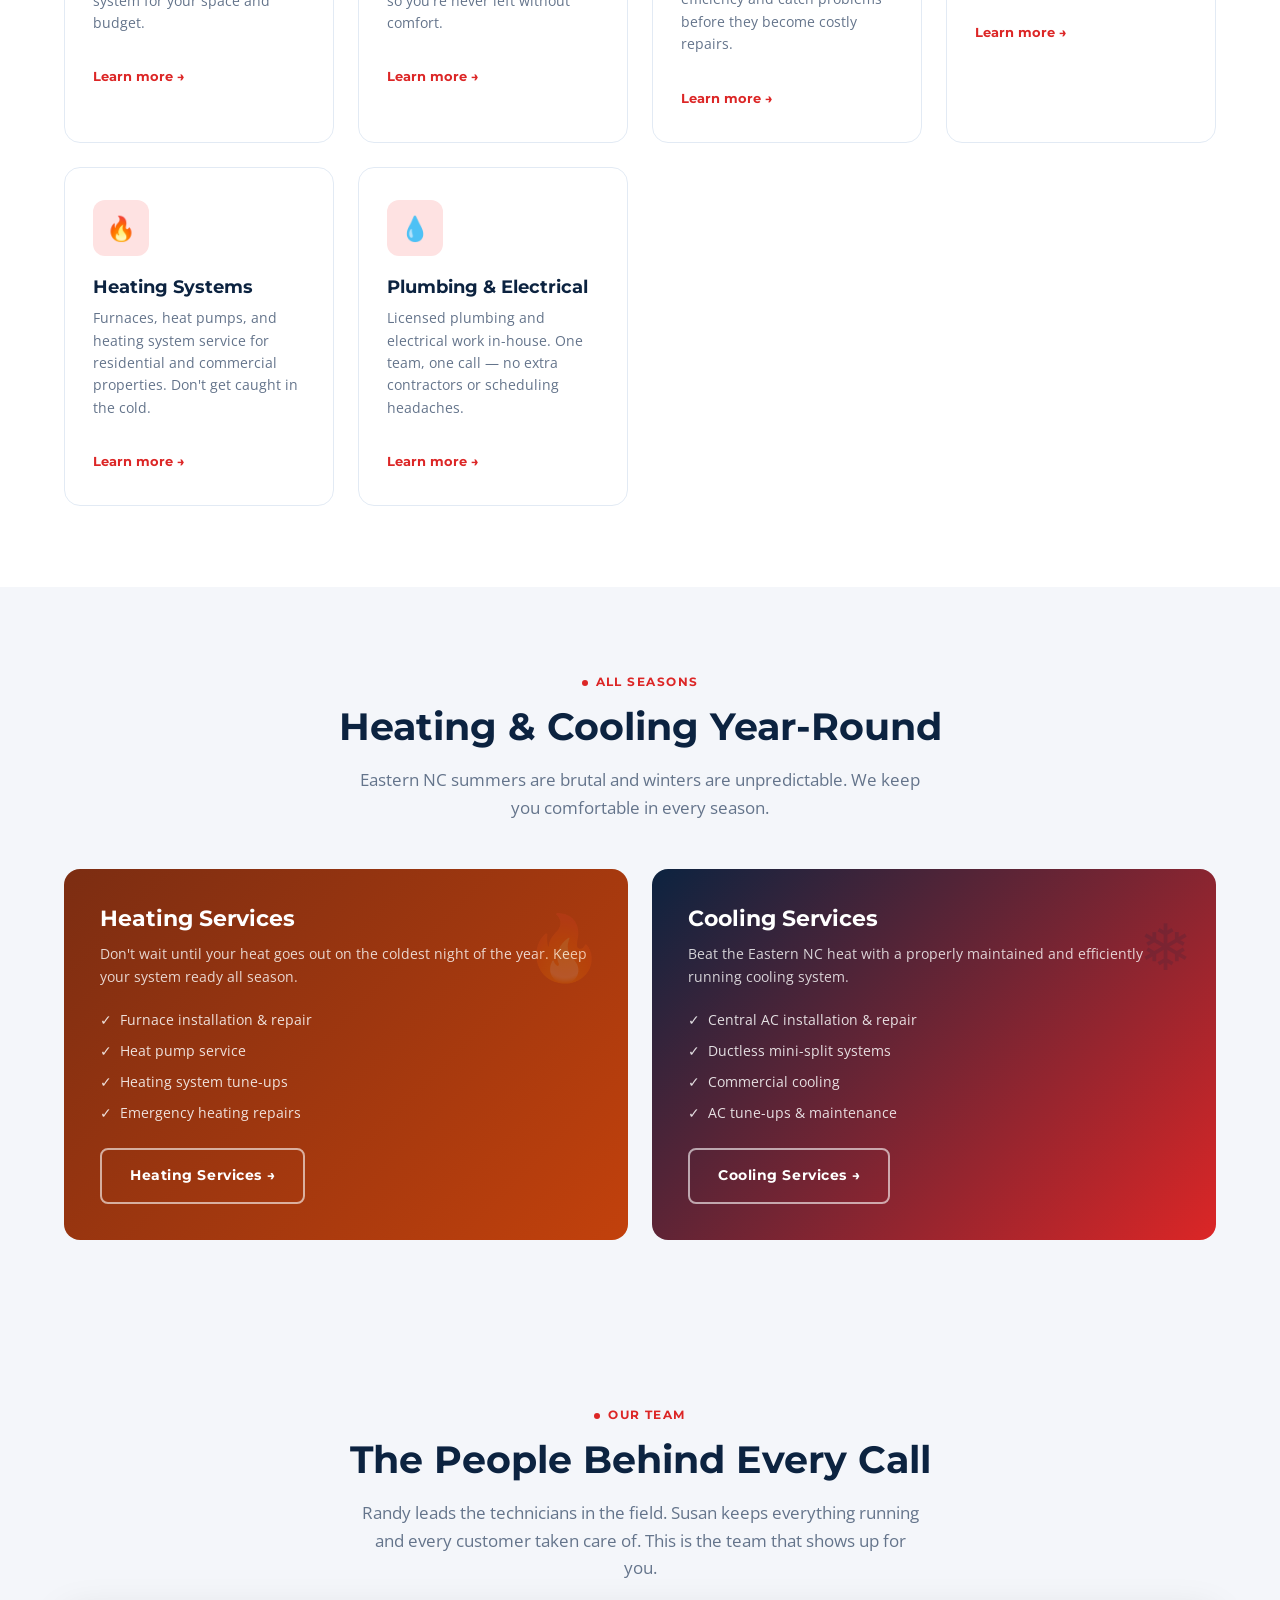
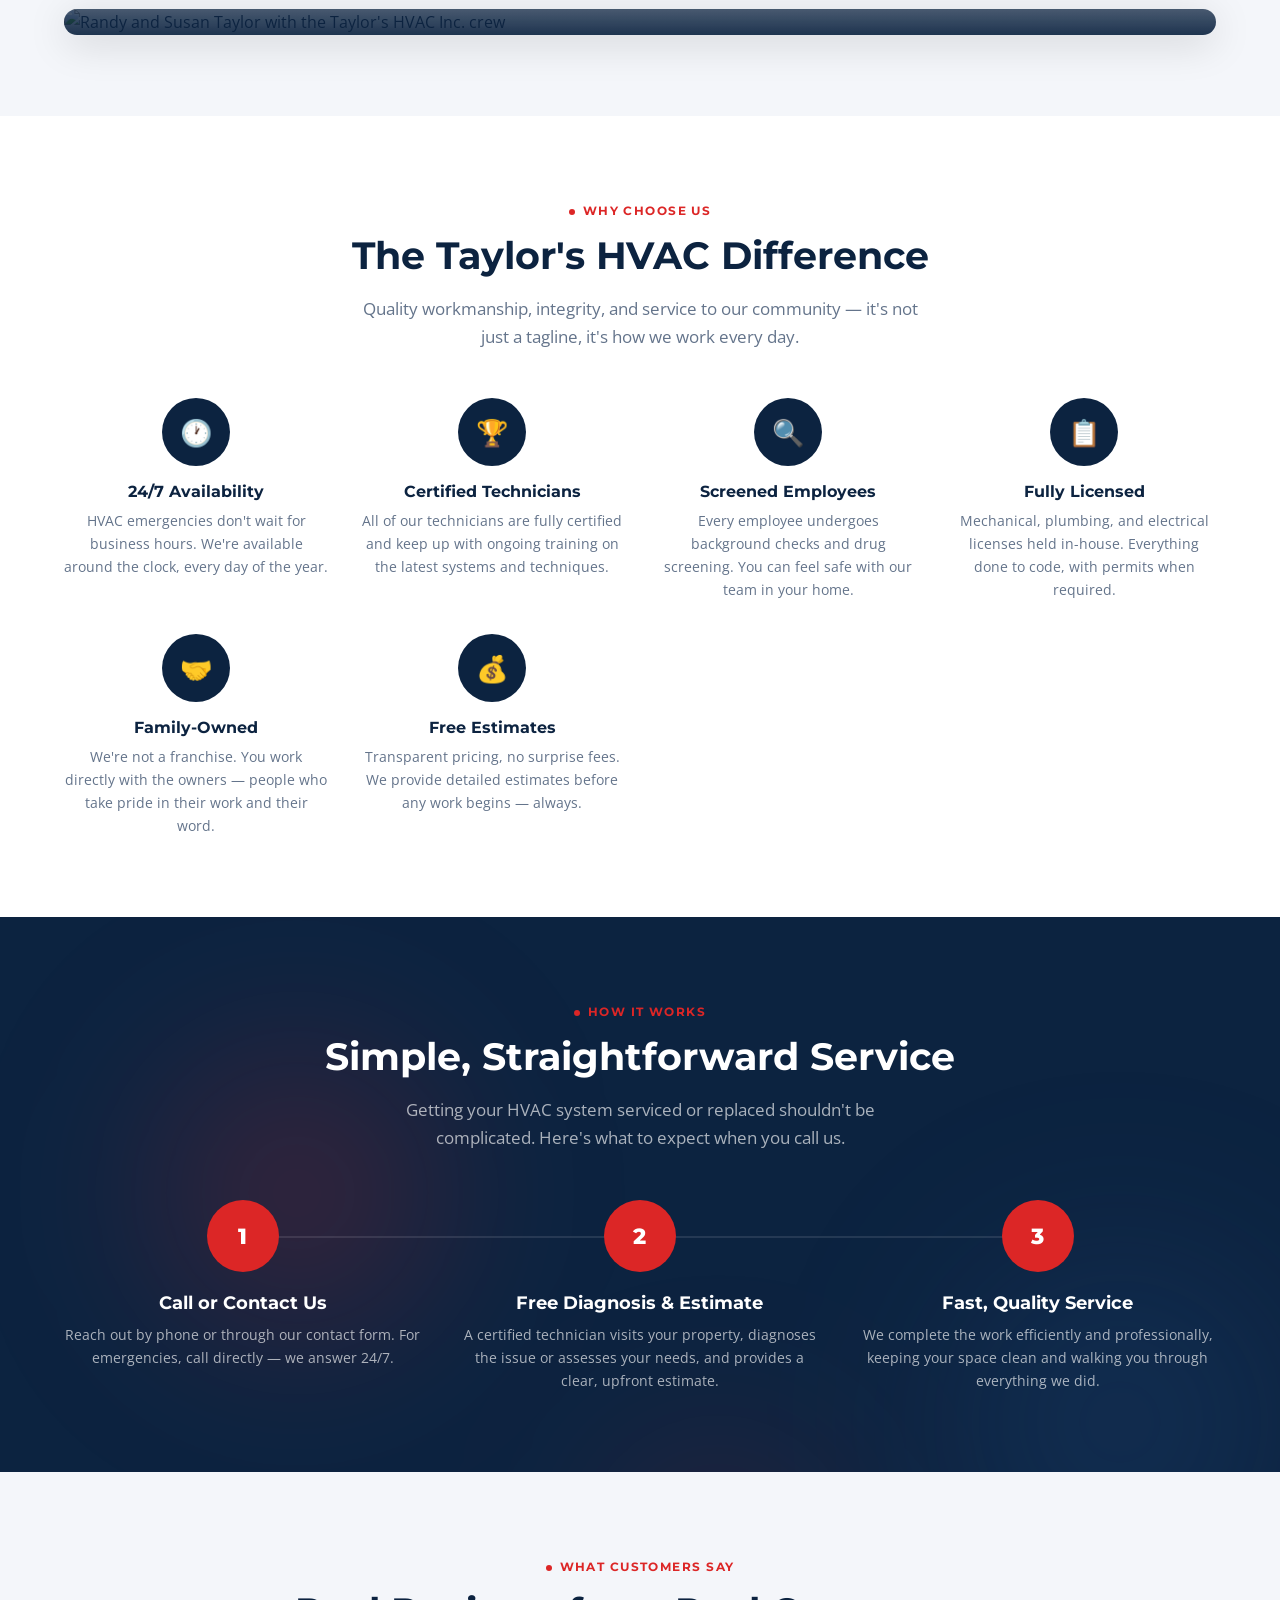
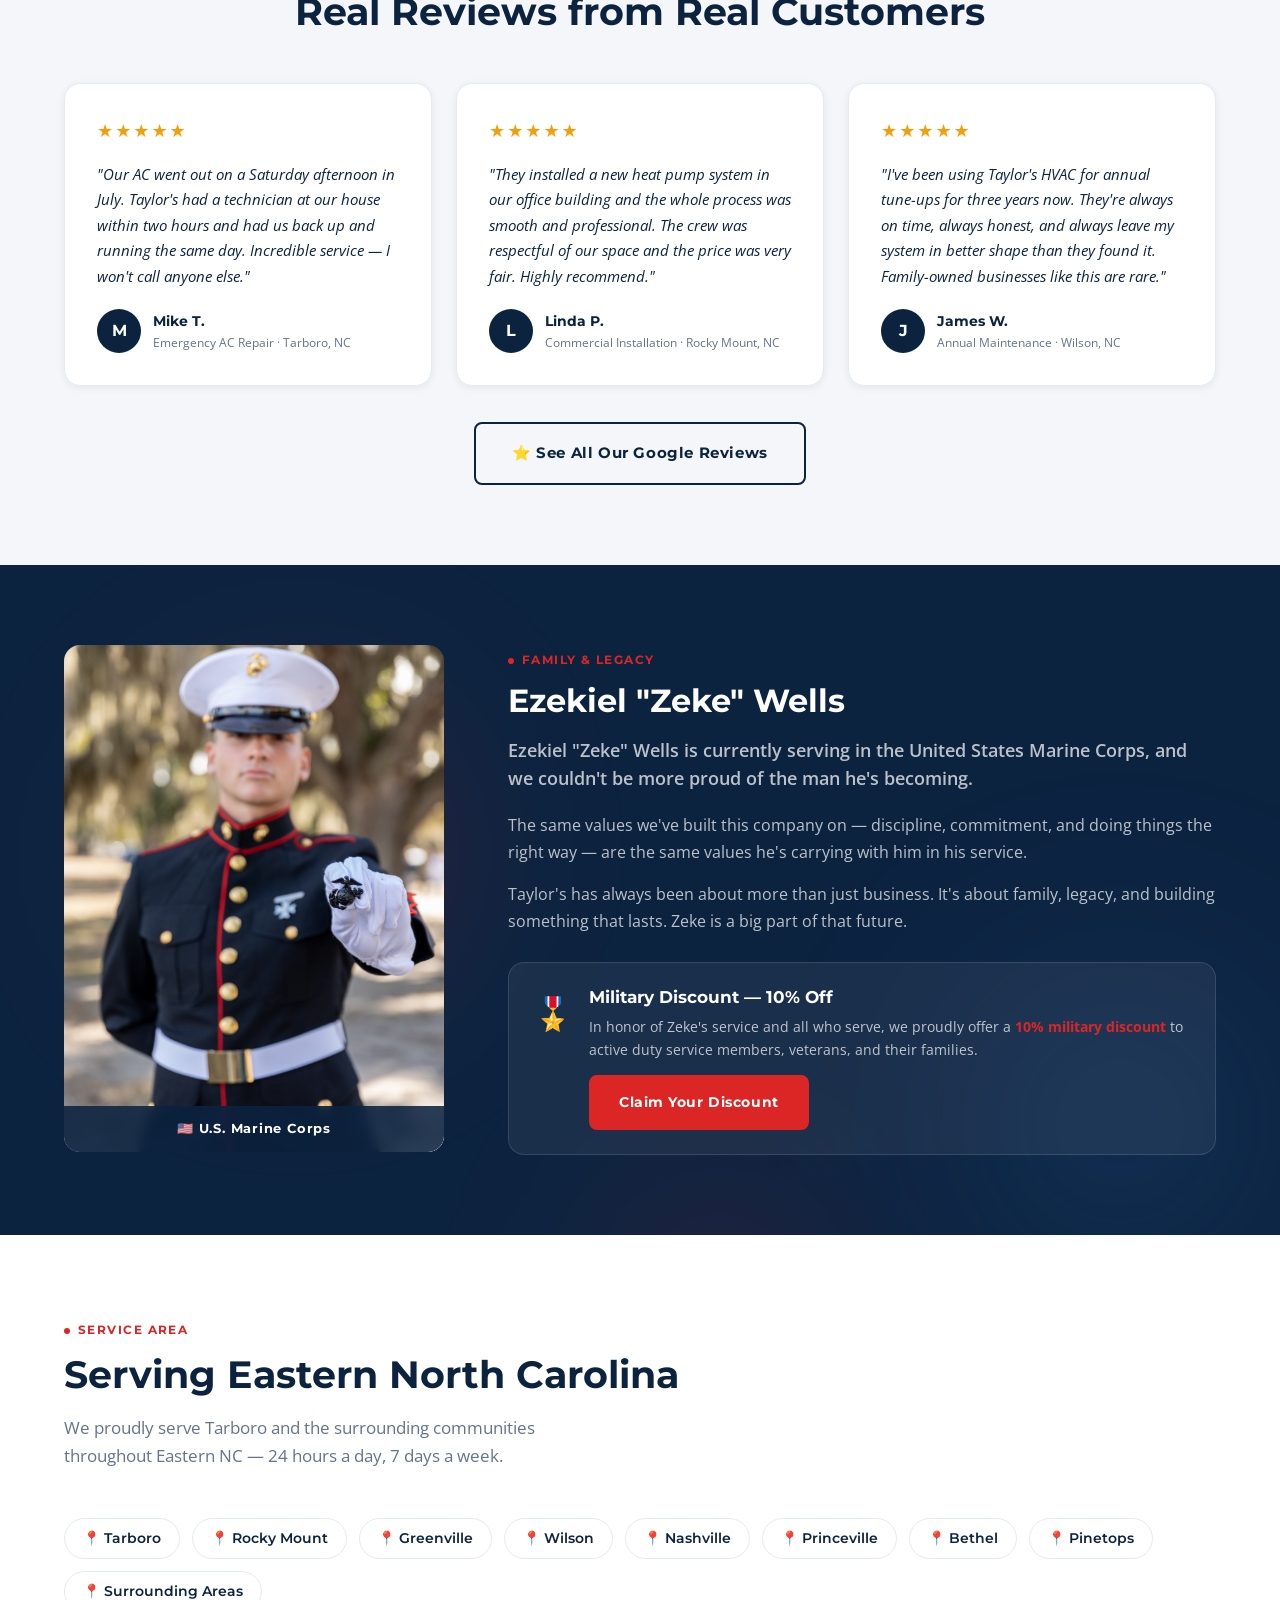
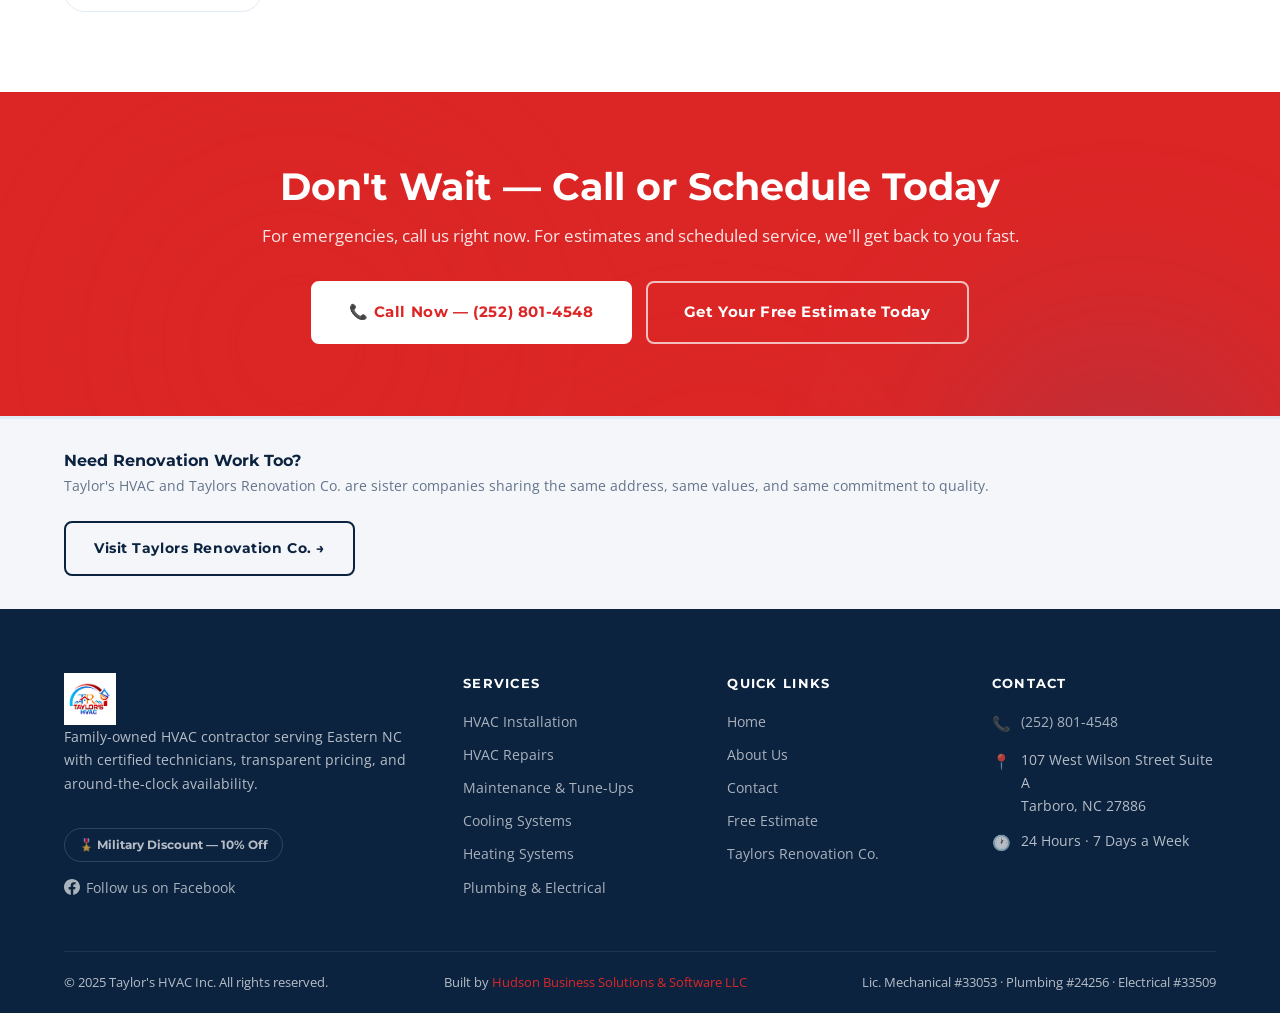
==== commit ba55fa0a: "Modernize UI with a motion & animation layer - Scroll-reveal (IntersectionObserver) on sections, car" ====
--- a/index.html
+++ b/index.html
@@ -1,6 +1,7 @@
 <!DOCTYPE html>
 <html lang="en">
 <head>
+  <script>document.documentElement.classList.add('motion');</script>
   <meta charset="UTF-8" />
   <meta name="viewport" content="width=device-width, initial-scale=1.0" />
   <title>Taylor's HVAC Inc. | HVAC, Plumbing &amp; Electrical in Tarboro, NC</title>
--- a/css/styles.css
+++ b/css/styles.css
@@ -905,3 +905,200 @@
   border-left: 3px solid var(--border);
 }
 .sms-consent a { color: var(--accent); text-decoration: underline; }
+
+
+/* ============================================================
+   MOTION & MODERN ENHANCEMENTS  (shared: HVAC + Reno)
+   Adds animation/depth on top of the existing design.
+   Palette unchanged (navy --primary, red --accent).
+   ============================================================ */
+
+/* Scroll progress bar */
+.scroll-progress {
+  position: fixed; top: 0; left: 0; height: 3px; width: 0; z-index: 2000;
+  background: linear-gradient(90deg, var(--accent), #ff6b6b);
+  box-shadow: 0 0 12px rgba(220,38,38,0.6);
+  transition: width 0.1s linear;
+}
+
+/* ── Scroll reveal (only active when JS adds html.motion) ── */
+html.motion .section-header,
+html.motion .service-card,
+html.motion .why-item,
+html.motion .seasonal-card,
+html.motion .process-step,
+html.motion .testimonial-card,
+html.motion .value-card,
+html.motion .license-card,
+html.motion .about-intro-img,
+html.motion .about-number,
+html.motion .service-detail-body,
+html.motion .service-detail-img,
+html.motion .contact-info,
+html.motion .contact-form-wrap,
+html.motion .contact-detail,
+html.motion .area-tag,
+html.motion .trust-item,
+html.motion .team-showcase,
+html.motion .zeke-img-wrap,
+html.motion .zeke-body,
+html.motion .military-discount-card,
+html.motion .sister-inner,
+html.motion .gallery-item,
+html.motion .reveal {
+  opacity: 0;
+  transform: translateY(30px);
+  transition: opacity 0.8s ease, transform 0.8s cubic-bezier(0.16,0.84,0.44,1);
+  will-change: opacity, transform;
+}
+html.motion .in-view { opacity: 1 !important; transform: none !important; }
+
+/* ── Hero entrance (on load) ── */
+@keyframes heroIn { from { opacity: 0; transform: translateY(28px); } to { opacity: 1; transform: none; } }
+html.motion .hero-label,
+html.motion .hero h1,
+html.motion .hero-sub,
+html.motion .hero-actions,
+html.motion .hero-emergency,
+html.motion .hero-stats {
+  opacity: 0;
+  animation: heroIn 0.9s cubic-bezier(0.16,0.84,0.44,1) forwards;
+}
+html.motion .hero-label    { animation-delay: 0.15s; }
+html.motion .hero h1       { animation-delay: 0.30s; }
+html.motion .hero-sub      { animation-delay: 0.45s; }
+html.motion .hero-actions  { animation-delay: 0.60s; }
+html.motion .hero-emergency{ animation-delay: 0.75s; }
+html.motion .hero-stats    { animation-delay: 0.90s; }
+
+/* Animated gradient shimmer on the hero highlight word */
+.hero h1 span {
+  background: linear-gradient(100deg, var(--accent) 0%, #ff8585 50%, var(--accent) 100%);
+  background-size: 200% auto;
+  -webkit-background-clip: text; background-clip: text;
+  -webkit-text-fill-color: transparent; color: transparent;
+  animation: textShine 6s linear infinite;
+}
+@keyframes textShine { to { background-position: 200% center; } }
+
+/* Slow Ken-Burns drift on hero background image */
+html.motion .hero-bg { animation: kenburns 26s ease-in-out infinite alternate; }
+@keyframes kenburns { from { transform: scale(1) translate(0,0); } to { transform: scale(1.12) translate(-2%, -2%); } }
+
+/* ── Floating gradient orbs (injected into dark sections by JS) ── */
+.fx-orbs { position: absolute; inset: 0; overflow: hidden; pointer-events: none; z-index: 0; }
+.fx-orbs b {
+  position: absolute; display: block; border-radius: 50%;
+  filter: blur(70px); opacity: 0.5; mix-blend-mode: screen;
+  animation: orbFloat 18s ease-in-out infinite alternate;
+}
+@keyframes orbFloat {
+  from { transform: translate(0,0) scale(1); }
+  to   { transform: translate(var(--dx,40px), var(--dy,-30px)) scale(1.25); }
+}
+
+/* Ensure section content sits above the orbs */
+.hero, .process-section, .trust-strip, .zeke-section, .cta-banner, .page-hero { position: relative; overflow: hidden; }
+.hero > .container,
+.process-section > .container,
+.trust-strip > .container,
+.zeke-section > .container,
+.cta-banner > .container,
+.page-hero > .container { position: relative; z-index: 1; }
+
+/* ── Animated pulsing dot on every section label ── */
+.section-label::before, .hero-label::before {
+  content: ''; display: inline-block; width: 6px; height: 6px; border-radius: 50%;
+  background: currentColor; margin-right: 8px; vertical-align: middle;
+  animation: dotPulse 2s ease-in-out infinite;
+}
+@keyframes dotPulse {
+  0%, 100% { opacity: 1; box-shadow: 0 0 0 0 rgba(220,38,38,0.5); }
+  50%      { opacity: 0.55; box-shadow: 0 0 0 6px rgba(220,38,38,0); }
+}
+
+/* ── Nav link underline sweep ── */
+.nav-links a:not(.nav-phone):not(.btn) { position: relative; }
+.nav-links a:not(.nav-phone):not(.btn)::after {
+  content: ''; position: absolute; left: 14px; right: 14px; bottom: 5px; height: 2px;
+  background: var(--accent); transform: scaleX(0); transform-origin: left;
+  transition: transform 0.3s ease;
+}
+.nav-links a:not(.nav-phone):not(.btn):hover::after,
+.nav-links a:not(.nav-phone):not(.btn).active::after { transform: scaleX(1); }
+
+/* ── Button gloss sweep ── */
+.btn { position: relative; overflow: hidden; }
+.btn::before {
+  content: ''; position: absolute; top: 0; left: -120%; width: 55%; height: 100%;
+  background: linear-gradient(120deg, transparent, rgba(255,255,255,0.35), transparent);
+  transform: skewX(-20deg); transition: left 0.6s ease; pointer-events: none;
+}
+.btn:hover::before { left: 150%; }
+
+/* ── Card hover depth ── */
+.service-card { position: relative; overflow: hidden; }
+.service-card::before {
+  content: ''; position: absolute; top: 0; left: 0; right: 0; height: 3px;
+  background: linear-gradient(90deg, var(--accent), #ff8585);
+  transform: scaleX(0); transform-origin: left; transition: transform 0.35s ease;
+}
+.service-card:hover::before { transform: scaleX(1); }
+.service-icon { transition: transform 0.35s ease; }
+.service-card:hover .service-icon { transform: translateY(-2px) scale(1.08) rotate(-3deg); }
+
+.value-card, .license-card, .testimonial-card { transition: transform 0.3s ease, box-shadow 0.3s ease; }
+.value-card:hover, .license-card:hover, .testimonial-card:hover { transform: translateY(-4px); box-shadow: var(--shadow); }
+.value-icon { transition: transform 0.35s ease; display: inline-block; }
+.value-card:hover .value-icon { transform: translateY(-3px) scale(1.08); }
+
+.why-icon { transition: transform 0.35s ease, box-shadow 0.35s ease; }
+.why-item:hover .why-icon { transform: translateY(-4px) scale(1.06); box-shadow: 0 10px 24px rgba(12,35,64,0.28); }
+
+/* ── Process step pulsing ring ── */
+html.motion .process-num::after {
+  content: ''; position: absolute; inset: -6px; border-radius: 50%;
+  border: 2px solid rgba(220,38,38,0.55); opacity: 0;
+  animation: ring 2.6s ease-out infinite;
+}
+@keyframes ring { 0% { transform: scale(0.8); opacity: 0.7; } 100% { transform: scale(1.55); opacity: 0; } }
+
+/* ── Trust icons gentle bob ── */
+html.motion .trust-item-icon { animation: bob 3s ease-in-out infinite; }
+.trust-item:nth-child(2) .trust-item-icon { animation-delay: 0.35s; }
+.trust-item:nth-child(3) .trust-item-icon { animation-delay: 0.70s; }
+.trust-item:nth-child(4) .trust-item-icon { animation-delay: 1.05s; }
+@keyframes bob { 0%, 100% { transform: translateY(0); } 50% { transform: translateY(-5px); } }
+
+/* ── Area tags lift ── */
+.area-tag { transition: background var(--transition), border-color var(--transition), color var(--transition), transform 0.25s ease; }
+.area-tag:hover { transform: translateY(-3px); }
+
+/* ── Gallery zoom (Reno) ── */
+.gallery-item { overflow: hidden; }
+.gallery-item img { transition: transform 0.55s cubic-bezier(0.16,0.84,0.44,1); }
+.gallery-item:hover img { transform: scale(1.07); }
+
+/* ── Footer link slide ── */
+.footer-links a { transition: color var(--transition), padding-left 0.25s ease; }
+.footer-links a:hover { padding-left: 6px; }
+
+/* ── Respect reduced-motion ── */
+@media (prefers-reduced-motion: reduce) {
+  html.motion *,
+  html.motion *::before,
+  html.motion *::after {
+    animation: none !important;
+    transition: none !important;
+  }
+  html.motion .section-header,
+  html.motion .service-card,
+  html.motion [class*="reveal"],
+  html.motion .hero-label,
+  html.motion .hero h1,
+  html.motion .hero-sub,
+  html.motion .hero-actions,
+  html.motion .hero-emergency,
+  html.motion .hero-stats { opacity: 1 !important; transform: none !important; }
+  .fx-orbs { display: none !important; }
+}
